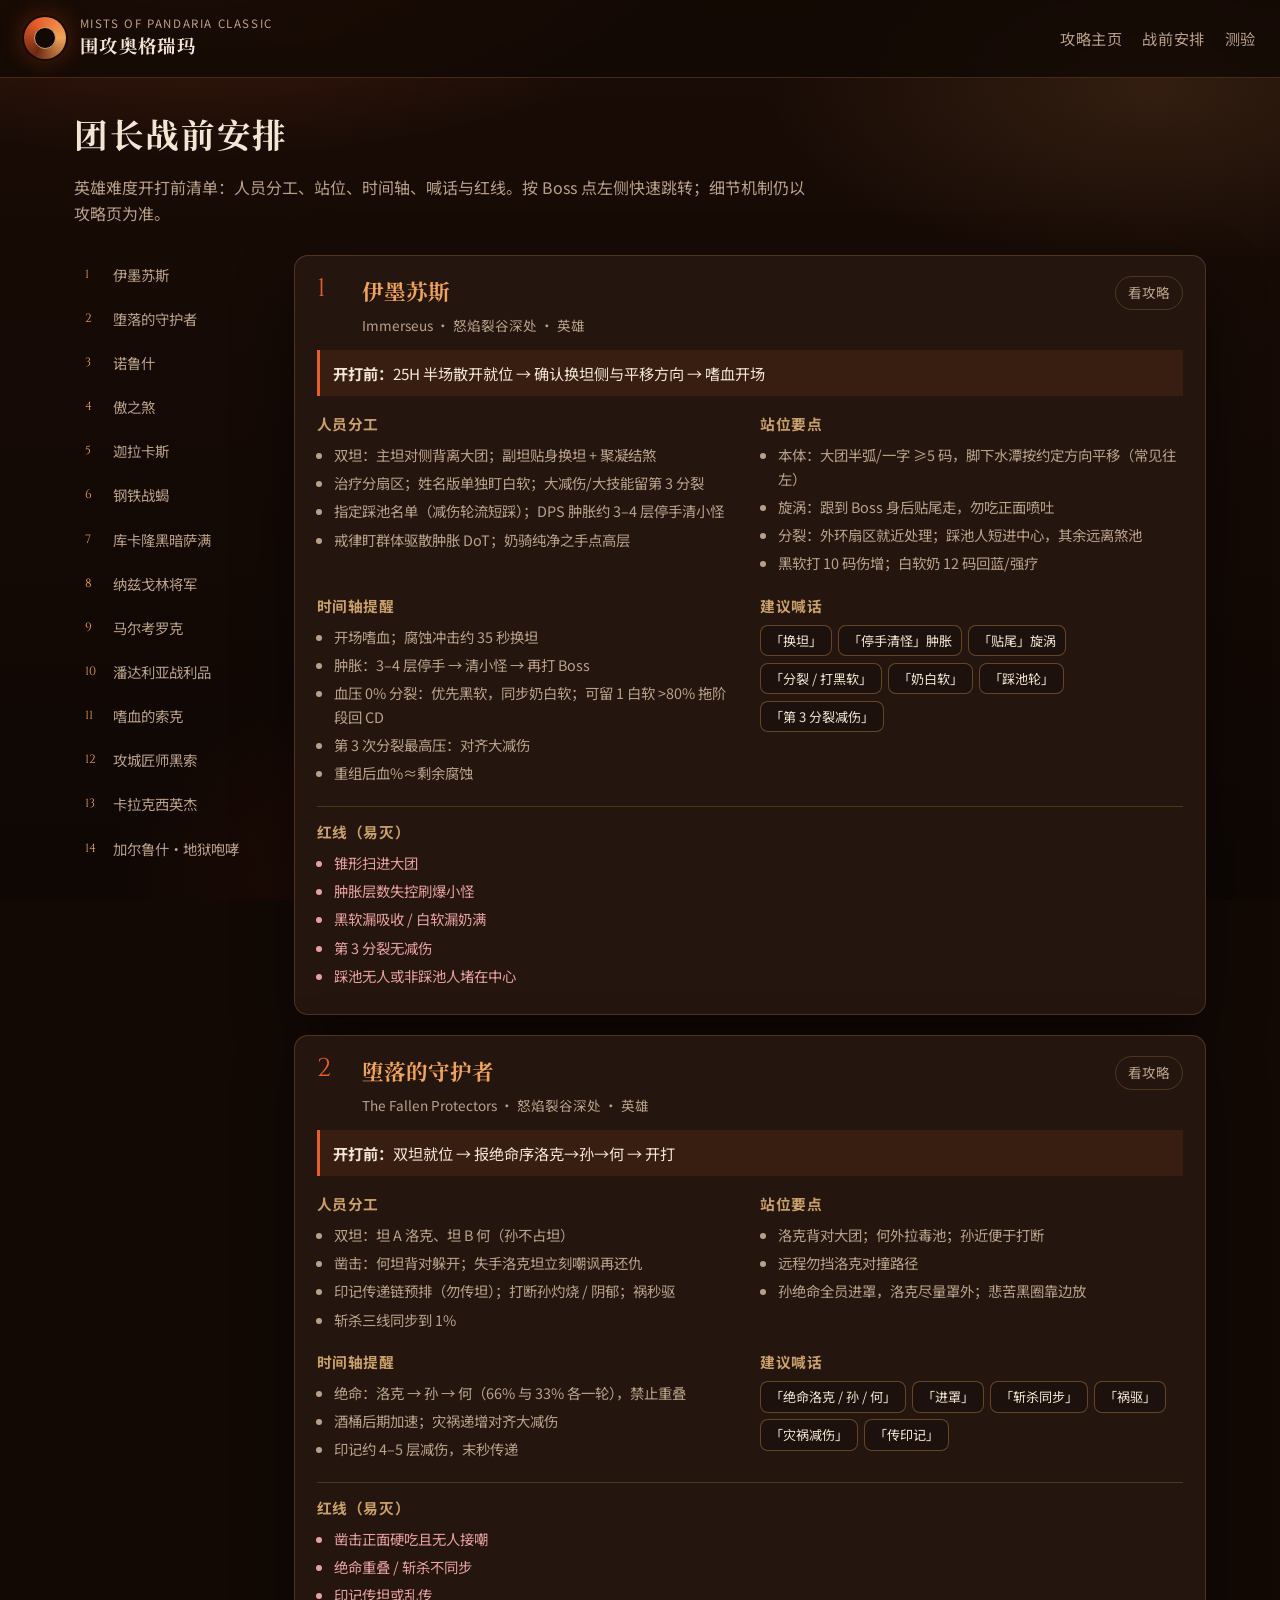
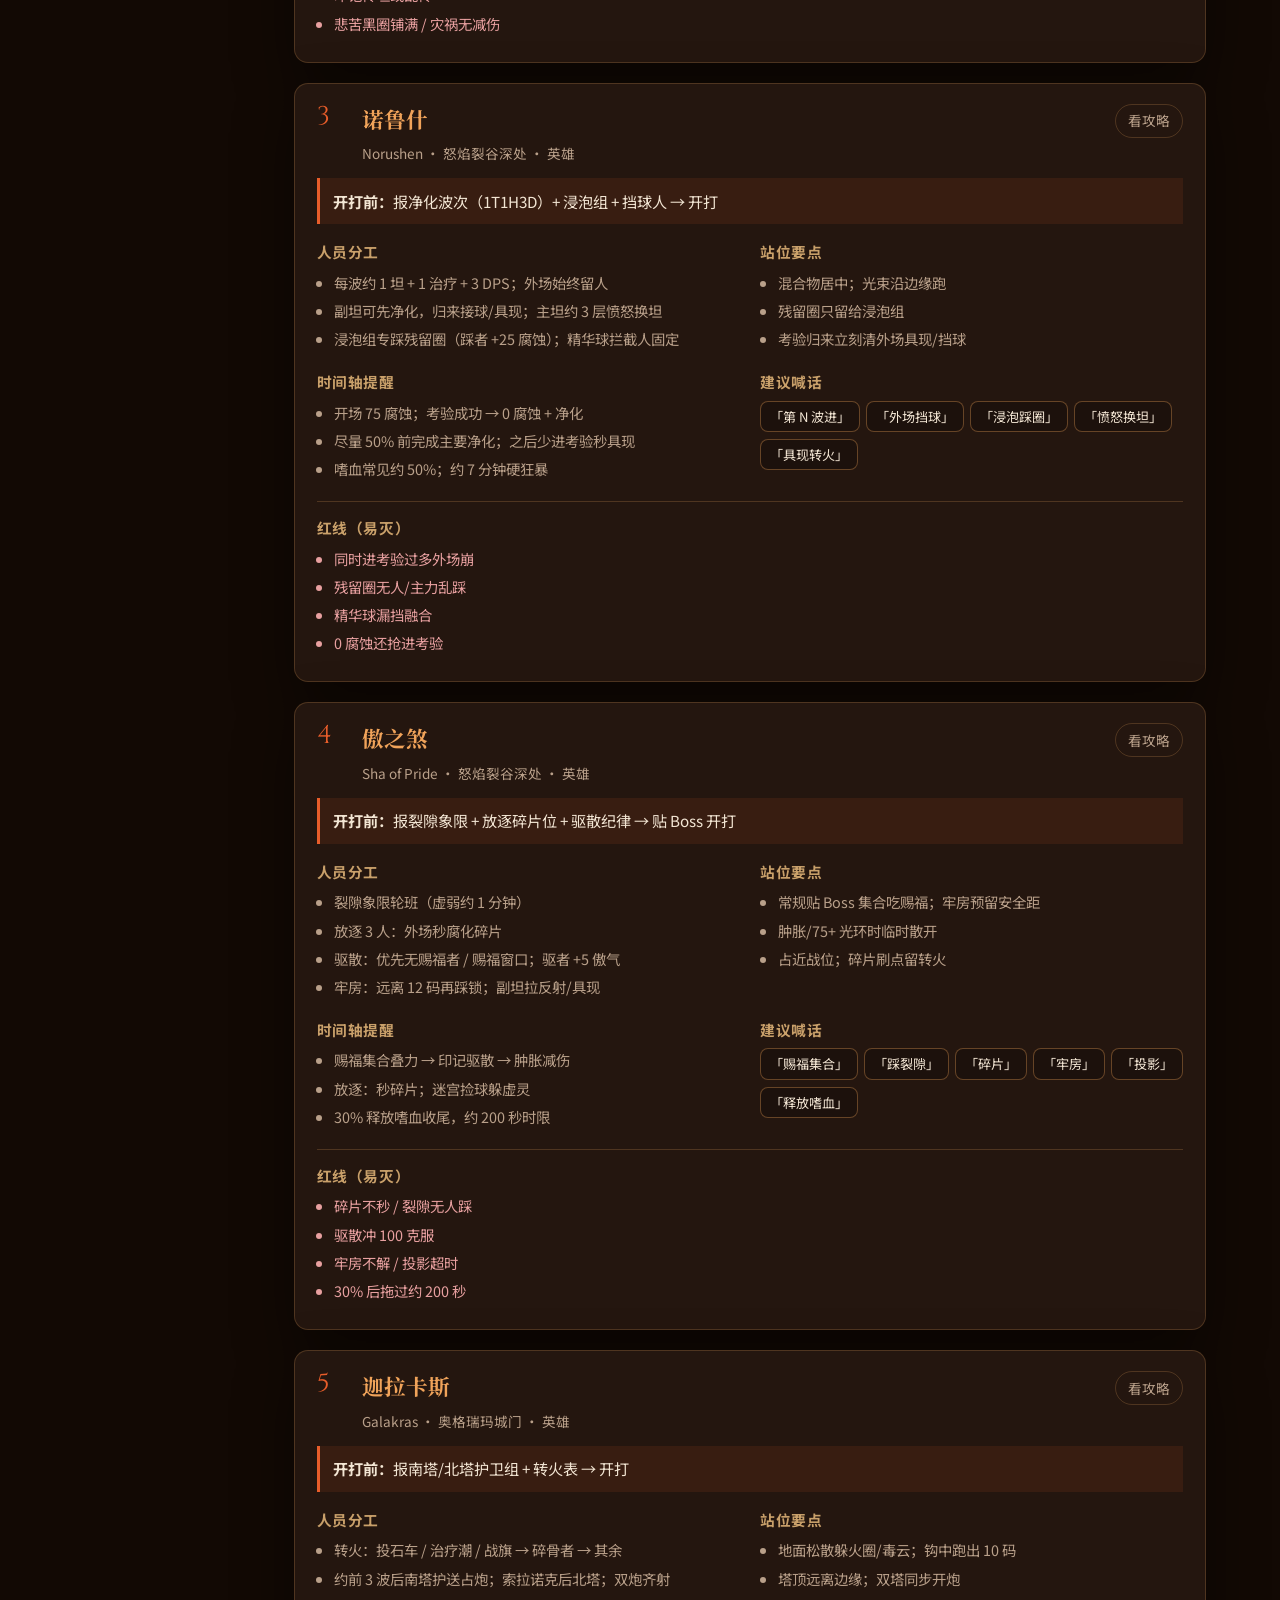
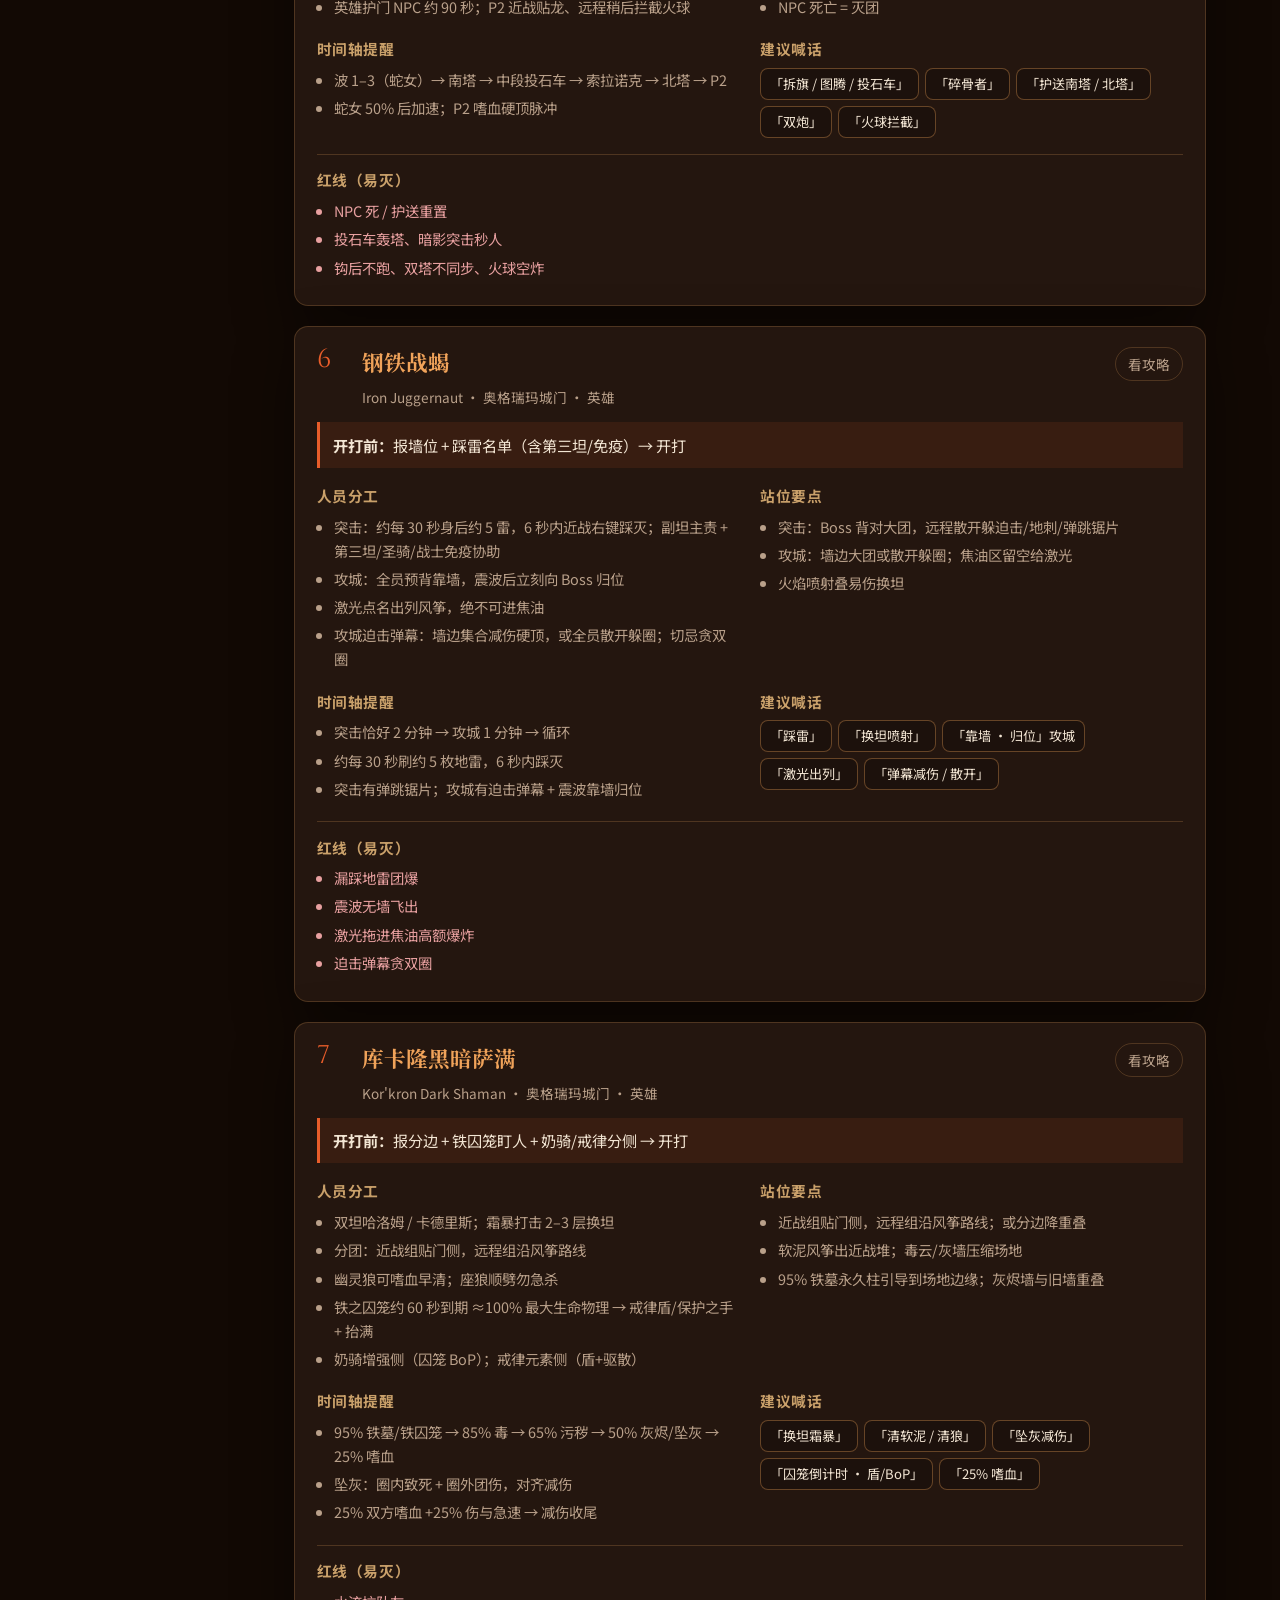
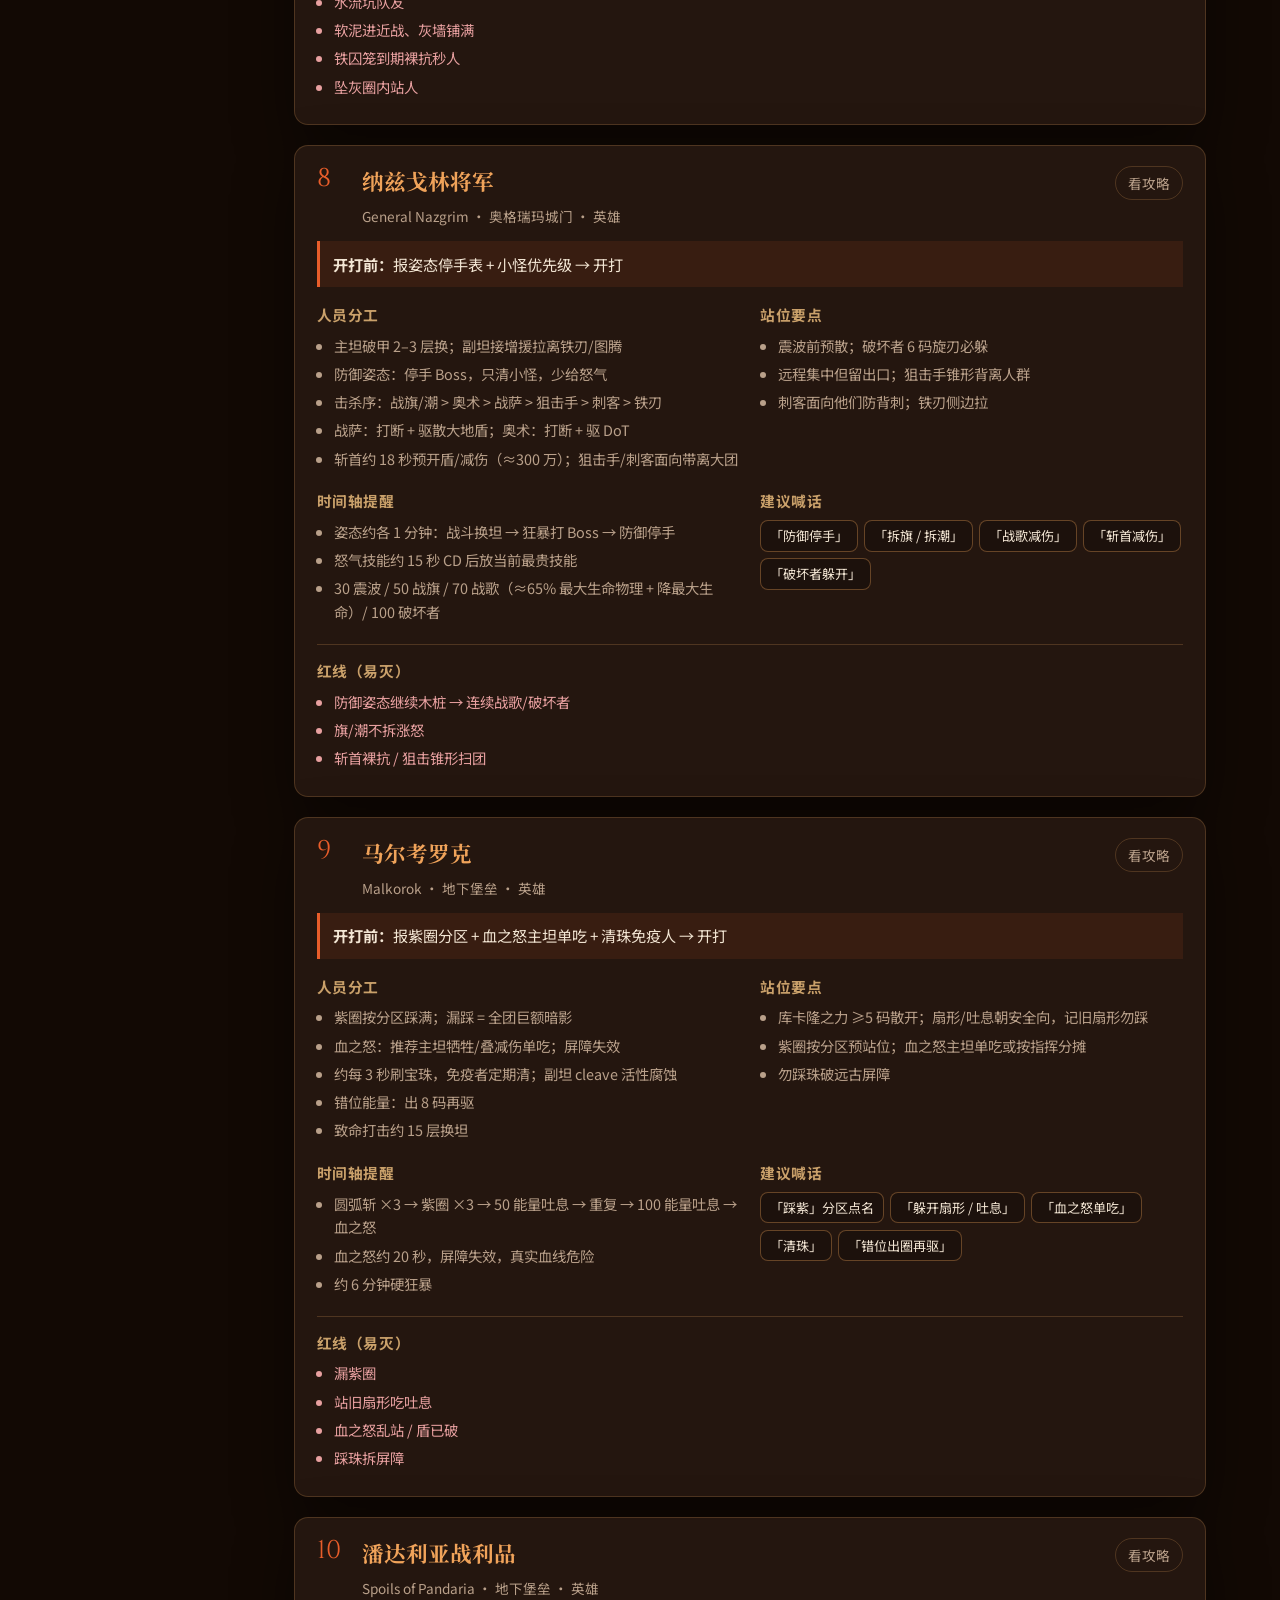
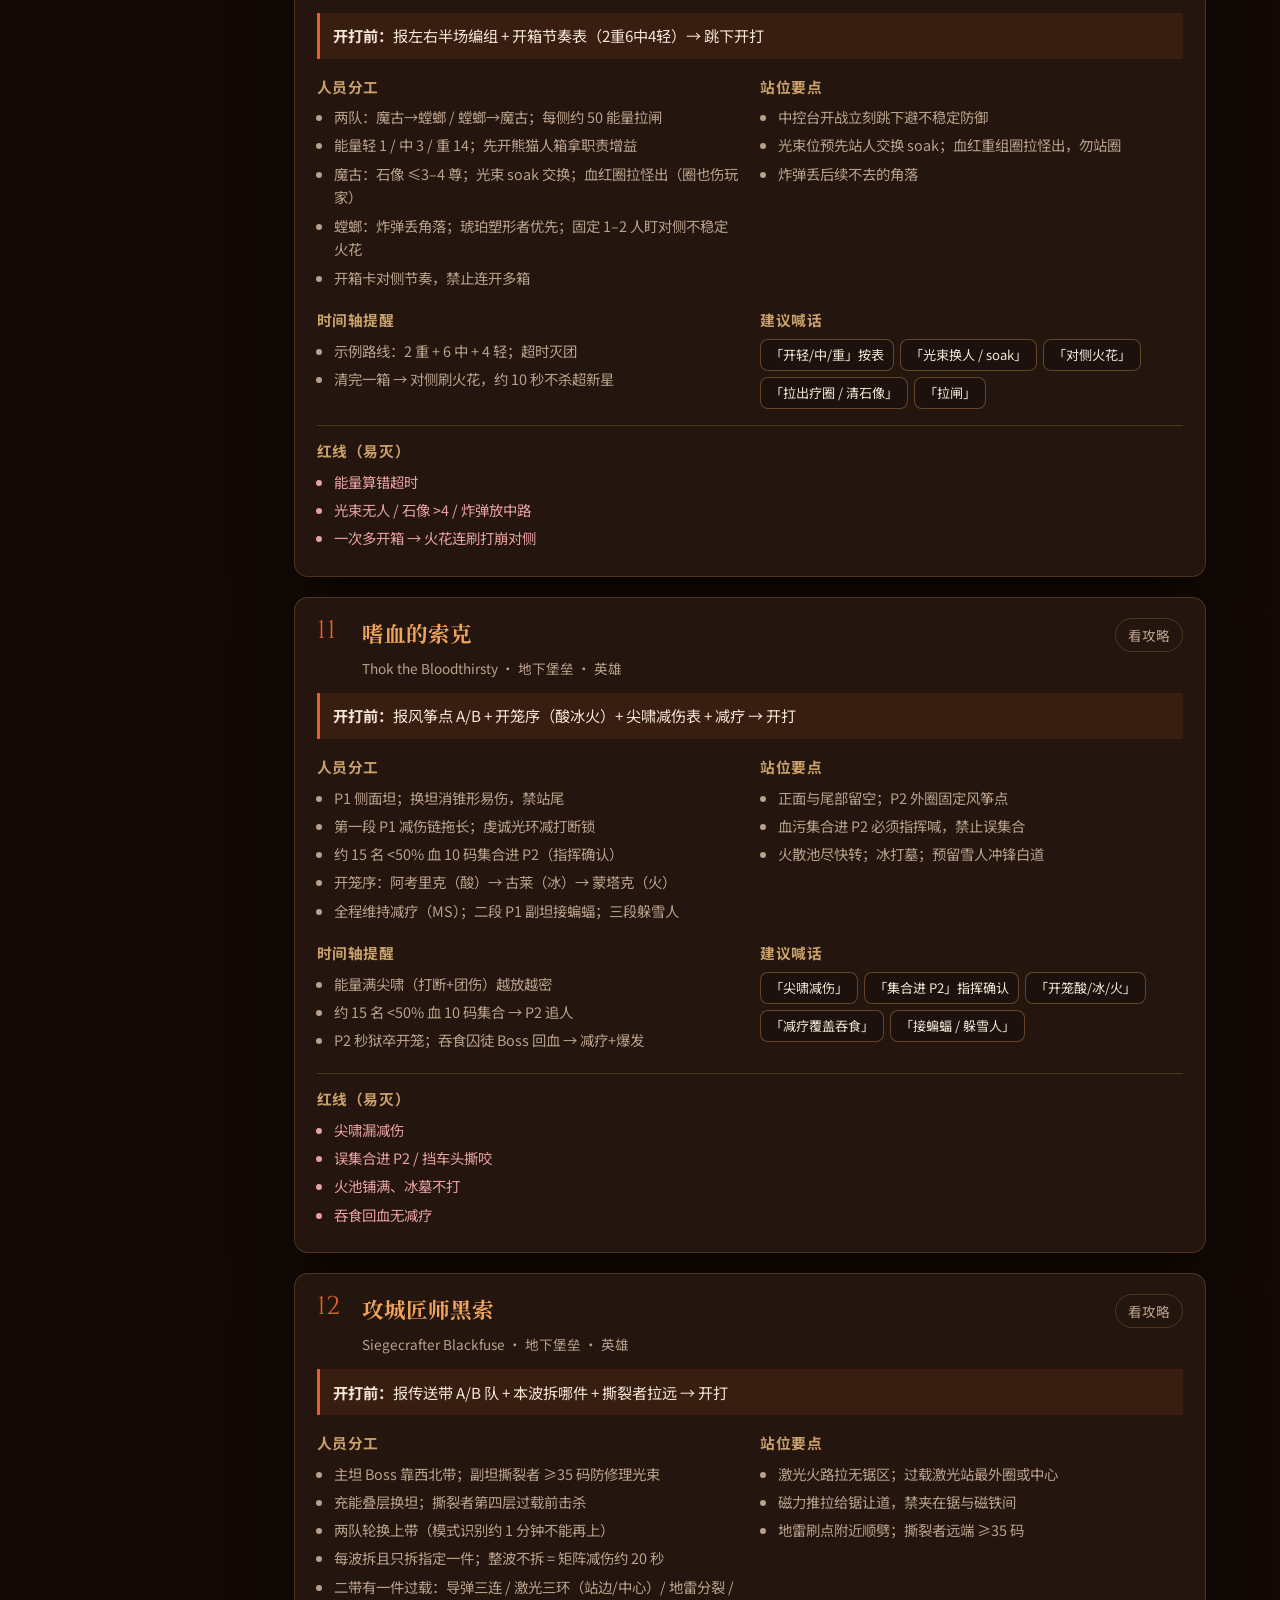
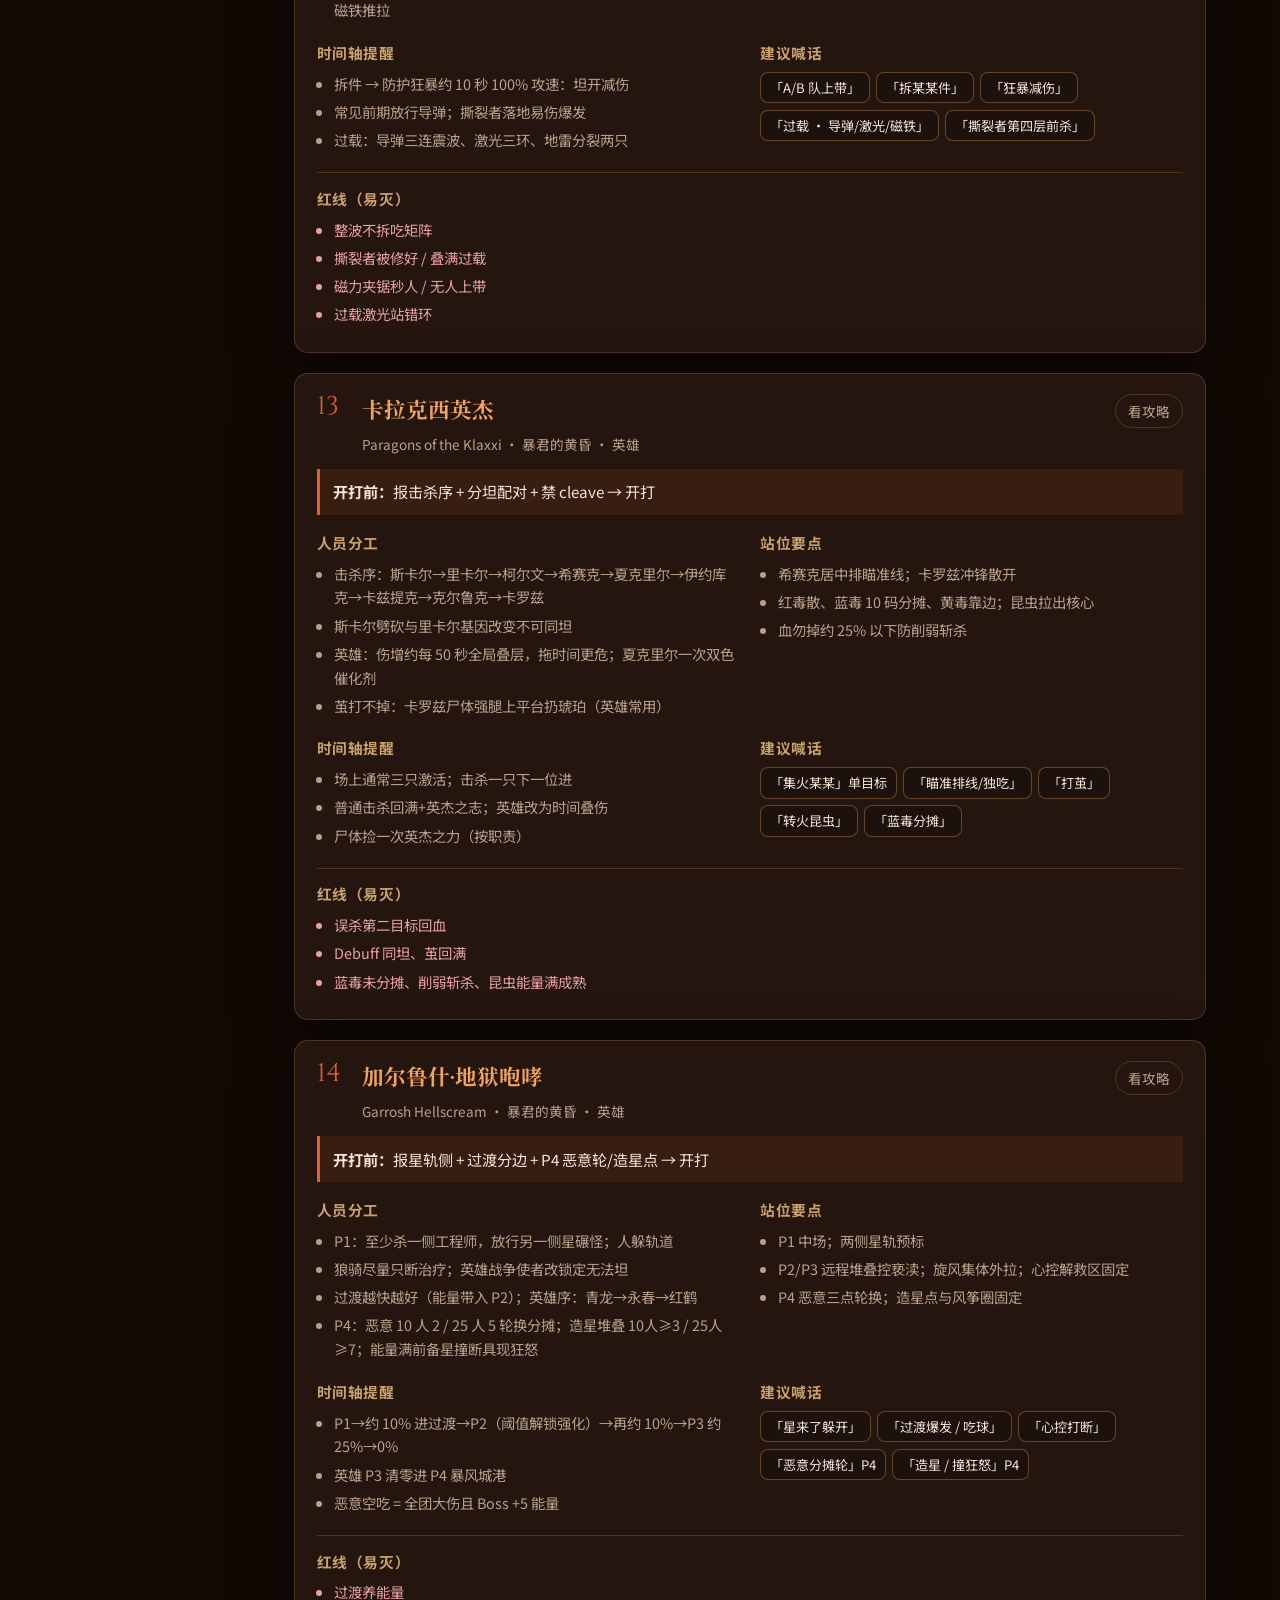
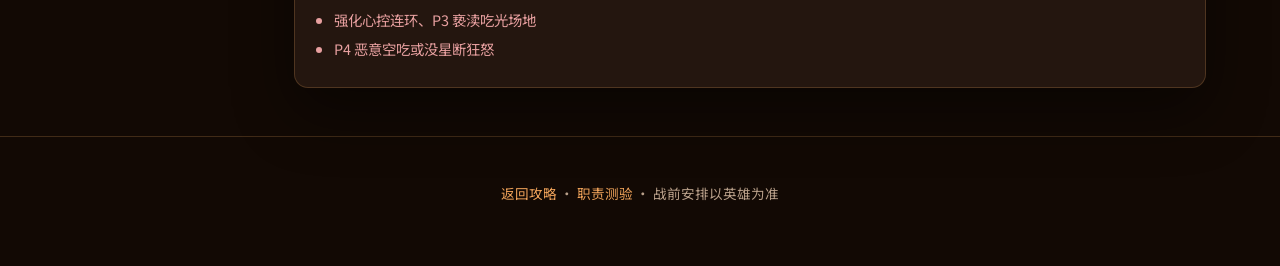
==== brief.html @ f1561995 "Add raid briefing page and deepen 25H practical guides. Co-authored-by: Cursor <cursoragent@cursor.c" ====
<!DOCTYPE html>
<html lang="zh-CN">
<head>
  <meta charset="UTF-8" />
  <meta name="viewport" content="width=device-width, initial-scale=1" />
  <title>SOO 战前安排 | 围攻奥格瑞玛</title>
  <link rel="preconnect" href="https://fonts.googleapis.com" />
  <link rel="preconnect" href="https://fonts.gstatic.com" crossorigin />
  <link href="https://fonts.googleapis.com/css2?family=Cinzel:wght@600;700&family=Noto+Sans+SC:wght@400;500;700&family=Noto+Serif+SC:wght@600;700&display=swap" rel="stylesheet" />
  <link rel="stylesheet" href="styles.css" />
</head>
<body class="brief-page">
  <div class="bg-embers" aria-hidden="true"></div>

  <header class="site-header">
    <div class="brand">
      <span class="brand-mark" aria-hidden="true"></span>
      <div>
        <p class="brand-kicker">Mists of Pandaria Classic</p>
        <h1 class="brand-name">围攻奥格瑞玛</h1>
      </div>
    </div>
    <nav class="top-nav" aria-label="主导航">
      <a href="index.html">攻略主页</a>
      <a href="brief.html" aria-current="page">战前安排</a>
      <a href="quiz.html">测验</a>
    </nav>
  </header>

  <main>
    <section class="section brief-hero">
      <div class="section-head">
        <h2>团长战前安排</h2>
        <p>英雄难度开打前清单：人员分工、站位、时间轴、喊话与红线。按 Boss 点左侧快速跳转；细节机制仍以攻略页为准。</p>
      </div>
      <div class="brief-layout">
        <aside class="brief-nav" id="briefNav" aria-label="Boss 列表"></aside>
        <div class="brief-list" id="briefList"></div>
      </div>
    </section>
  </main>

  <footer class="site-footer">
    <p><a href="index.html">返回攻略</a> · <a href="quiz.html">职责测验</a> · 战前安排以英雄为准</p>
  </footer>

  <script src="data.js"></script>
  <script src="brief-data.js"></script>
  <script src="brief.js"></script>
</body>
</html>
---- styles.css ----
:root {
  --bg: #120904;
  --bg-elev: #1c100a;
  --bg-panel: #24160f;
  --ink: #f3e6d4;
  --muted: #b9a08a;
  --line: rgba(232, 165, 92, 0.22);
  --accent: #e85d2a;
  --accent-2: #f0a35a;
  --bronze: #c9a06a;
  --ok: #5fbf7a;
  --bad: #e25b5b;
  --tank: #4a90d9;
  --heal: #5fbf7a;
  --dps: #d96b4a;
  --shadow: 0 24px 60px rgba(0, 0, 0, 0.45);
  --radius: 14px;
  --font-display: "Cinzel", "Noto Serif SC", serif;
  --font-body: "Noto Sans SC", system-ui, sans-serif;
}

* { box-sizing: border-box; }
html { scroll-behavior: smooth; }
body {
  margin: 0;
  font-family: var(--font-body);
  color: var(--ink);
  background: var(--bg);
  line-height: 1.65;
  min-height: 100vh;
}

.bg-embers {
  position: fixed;
  inset: 0;
  pointer-events: none;
  z-index: -1;
  background:
    radial-gradient(ellipse 80% 50% at 15% -10%, rgba(232, 93, 42, 0.28), transparent 55%),
    radial-gradient(ellipse 60% 40% at 90% 10%, rgba(240, 163, 90, 0.12), transparent 50%),
    radial-gradient(ellipse 70% 50% at 50% 100%, rgba(80, 20, 8, 0.55), transparent 60%),
    linear-gradient(180deg, #1a0c06 0%, #0e0704 100%);
}

a { color: var(--accent-2); text-decoration: none; }
a:hover { color: #ffd09a; }

.site-header {
  position: sticky;
  top: 0;
  z-index: 40;
  display: flex;
  align-items: center;
  justify-content: space-between;
  gap: 1rem;
  padding: 0.85rem 1.5rem;
  backdrop-filter: blur(14px);
  background: rgba(18, 9, 4, 0.82);
  border-bottom: 1px solid var(--line);
}

.brand { display: flex; align-items: center; gap: 0.85rem; }
.brand-mark {
  width: 42px; height: 42px; border-radius: 50%;
  background:
    conic-gradient(from 210deg, #6b2a12, #e85d2a, #f0a35a, #6b2a12);
  box-shadow: 0 0 0 2px #1a0a05, 0 0 24px rgba(232, 93, 42, 0.35);
  position: relative;
}
.brand-mark::after {
  content: "";
  position: absolute; inset: 10px;
  border-radius: 50%;
  background: #120904;
  border: 1px solid var(--bronze);
}
.brand-kicker {
  margin: 0;
  font-size: 0.72rem;
  letter-spacing: 0.14em;
  text-transform: uppercase;
  color: var(--muted);
}
.brand-name {
  margin: 0;
  font-family: var(--font-display);
  font-size: 1.15rem;
  letter-spacing: 0.08em;
  color: var(--ink);
}

.top-nav { display: flex; gap: 1.25rem; }
.top-nav a {
  color: var(--muted);
  font-size: 0.95rem;
  letter-spacing: 0.04em;
}
.top-nav a:hover { color: var(--ink); }

.hero {
  position: relative;
  display: grid;
  grid-template-columns: 1.15fr 0.85fr;
  gap: 1.5rem;
  align-items: center;
  min-height: min(88vh, 760px);
  padding: 3.5rem 1.5rem 2.5rem;
  max-width: 1180px;
  margin: 0 auto;
  overflow: hidden;
}
.hero-veil {
  position: absolute;
  inset: 8% 5% auto auto;
  width: 55%;
  height: 70%;
  background:
    linear-gradient(135deg, rgba(232, 93, 42, 0.08), transparent 60%),
    repeating-linear-gradient(
      -18deg,
      transparent,
      transparent 10px,
      rgba(201, 160, 106, 0.04) 10px,
      rgba(201, 160, 106, 0.04) 11px
    );
  pointer-events: none;
}
.hero-copy { position: relative; z-index: 1; max-width: 34rem; }
.hero-eyebrow {
  margin: 0 0 0.8rem;
  color: var(--accent-2);
  letter-spacing: 0.18em;
  text-transform: uppercase;
  font-size: 0.78rem;
}
.hero-title {
  margin: 0;
  font-family: var(--font-display);
  font-size: clamp(2.6rem, 6vw, 4.4rem);
  line-height: 1.05;
  letter-spacing: 0.06em;
  color: #fff6ea;
  text-shadow: 0 10px 40px rgba(232, 93, 42, 0.25);
  animation: titleIn 0.9s ease both;
}
.hero-lead {
  margin: 1.1rem 0 1.6rem;
  color: var(--muted);
  font-size: 1.05rem;
  max-width: 32rem;
  animation: fadeUp 0.9s 0.15s ease both;
}
.hero-cta {
  display: flex;
  flex-wrap: wrap;
  gap: 0.75rem;
  animation: fadeUp 0.9s 0.28s ease both;
}
.hero-art {
  display: flex;
  justify-content: center;
  animation: floatY 5.5s ease-in-out infinite;
}
.hero-svg { width: min(100%, 420px); filter: drop-shadow(0 20px 40px rgba(0,0,0,.45)); }

@keyframes titleIn {
  from { opacity: 0; transform: translateY(18px) scale(0.98); }
  to { opacity: 1; transform: none; }
}
@keyframes fadeUp {
  from { opacity: 0; transform: translateY(14px); }
  to { opacity: 1; transform: none; }
}
@keyframes floatY {
  0%, 100% { transform: translateY(0); }
  50% { transform: translateY(-10px); }
}

.btn {
  display: inline-flex;
  align-items: center;
  justify-content: center;
  gap: 0.4rem;
  border: 1px solid transparent;
  border-radius: 999px;
  padding: 0.72rem 1.35rem;
  font: inherit;
  font-weight: 700;
  cursor: pointer;
  transition: transform .15s ease, background .15s ease, border-color .15s ease;
}
.btn:hover { transform: translateY(-1px); }
.btn:disabled { opacity: .45; cursor: not-allowed; transform: none; }
.btn-primary {
  background: linear-gradient(135deg, #e85d2a, #b73a12);
  color: #fff8f0;
  box-shadow: 0 8px 24px rgba(232, 93, 42, 0.28);
}
.btn-ghost {
  background: transparent;
  border-color: var(--line);
  color: var(--ink);
}
.btn-ghost:hover { border-color: var(--accent-2); }

.section {
  max-width: 1180px;
  margin: 0 auto;
  padding: 3rem 1.5rem;
}
.section-head { margin-bottom: 1.75rem; max-width: 46rem; }
.section-head h2 {
  margin: 0 0 0.55rem;
  font-family: var(--font-display);
  font-size: clamp(1.6rem, 3vw, 2.1rem);
  letter-spacing: 0.05em;
}
.section-head p { margin: 0; color: var(--muted); }

.overview-grid {
  display: grid;
  grid-template-columns: repeat(3, 1fr);
  gap: 1rem;
}
.info-block {
  background: linear-gradient(180deg, rgba(36, 22, 15, 0.95), rgba(24, 14, 9, 0.95));
  border: 1px solid var(--line);
  border-radius: var(--radius);
  padding: 1.2rem 1.25rem;
  box-shadow: var(--shadow);
}
.info-block.accent {
  border-color: rgba(232, 93, 42, 0.45);
  background:
    linear-gradient(160deg, rgba(232, 93, 42, 0.16), transparent 55%),
    var(--bg-panel);
}
.info-block .source-note {
  margin: 0.75rem 0 0;
  font-size: 0.82rem;
  color: var(--bronze);
}
.info-block h3 {
  margin: 0 0 0.8rem;
  font-size: 1.05rem;
  color: var(--accent-2);
  font-family: var(--font-display);
  letter-spacing: 0.04em;
}
.info-block ul, .info-block ol { margin: 0; padding-left: 1.1rem; color: var(--muted); }
.info-block li { margin: 0.35rem 0; }
.info-block li span {
  display: inline-block;
  min-width: 4.5rem;
  color: var(--ink);
  font-weight: 700;
}
.zone-list strong { color: var(--ink); }

.guides-layout {
  display: grid;
  grid-template-columns: 240px 1fr;
  gap: 1rem;
  align-items: start;
}
.boss-nav {
  position: sticky;
  top: 78px;
  max-height: calc(100vh - 100px);
  overflow: auto;
  padding: 0.5rem;
  background: var(--bg-elev);
  border: 1px solid var(--line);
  border-radius: var(--radius);
}
.boss-nav button {
  width: 100%;
  text-align: left;
  border: 0;
  background: transparent;
  color: var(--muted);
  padding: 0.65rem 0.75rem;
  border-radius: 10px;
  cursor: pointer;
  font: inherit;
  display: grid;
  gap: 0.1rem;
}
.boss-nav button:hover,
.boss-nav button.active {
  background: rgba(232, 93, 42, 0.14);
  color: var(--ink);
}
.boss-nav .bn-idx {
  font-size: 0.72rem;
  letter-spacing: 0.08em;
  color: var(--accent-2);
}
.boss-nav .bn-name { font-weight: 700; font-size: 0.92rem; }

.boss-panel {
  background: var(--bg-panel);
  border: 1px solid var(--line);
  border-radius: var(--radius);
  padding: 1.4rem 1.5rem 1.7rem;
  box-shadow: var(--shadow);
  min-height: 520px;
  animation: panelIn 0.35s ease;
}
@keyframes panelIn {
  from { opacity: 0; transform: translateY(8px); }
  to { opacity: 1; transform: none; }
}

.boss-header {
  display: flex;
  flex-wrap: wrap;
  gap: 1rem;
  justify-content: space-between;
  align-items: flex-start;
  margin-bottom: 1.2rem;
  padding-bottom: 1rem;
  border-bottom: 1px solid var(--line);
}
.boss-header h3 {
  margin: 0;
  font-family: var(--font-display);
  font-size: 1.55rem;
  letter-spacing: 0.04em;
}
.boss-en { margin: 0.25rem 0 0; color: var(--muted); font-size: 0.9rem; }
.boss-tags { display: flex; flex-wrap: wrap; gap: 0.4rem; }
.tag {
  font-size: 0.75rem;
  padding: 0.25rem 0.6rem;
  border-radius: 999px;
  border: 1px solid var(--line);
  color: var(--muted);
  background: rgba(0,0,0,.2);
}
.tag.hot { border-color: rgba(232,93,42,.5); color: var(--accent-2); }

.boss-visual {
  display: grid;
  grid-template-columns: 1.1fr 0.9fr;
  gap: 1rem;
  margin-bottom: 1.25rem;
}
.diagram {
  background: #160d08;
  border: 1px solid var(--line);
  border-radius: 12px;
  padding: 0.75rem;
  overflow: hidden;
}
.diagram svg { width: 100%; height: auto; display: block; }
.diagram-caption {
  margin: 0.55rem 0 0;
  font-size: 0.82rem;
  color: var(--muted);
  text-align: center;
}
.quick-roles {
  display: grid;
  gap: 0.65rem;
}
.role-tip {
  border-radius: 12px;
  padding: 0.75rem 0.85rem;
  border: 1px solid var(--line);
  background: rgba(0,0,0,.18);
}
.role-tip strong {
  display: block;
  margin-bottom: 0.25rem;
  font-size: 0.85rem;
  letter-spacing: 0.04em;
}
.role-tip.tank strong { color: var(--tank); }
.role-tip.healer strong { color: var(--heal); }
.role-tip.dps strong { color: var(--dps); }
.role-tip p { margin: 0; color: var(--muted); font-size: 0.9rem; }

.block { margin-top: 1.15rem; }
.block h4 {
  margin: 0 0 0.55rem;
  font-size: 1.02rem;
  color: var(--accent-2);
  font-family: var(--font-display);
  letter-spacing: 0.03em;
}
.skill-grid {
  display: grid;
  grid-template-columns: repeat(2, 1fr);
  gap: 0.65rem;
}
.skill-card {
  border: 1px solid var(--line);
  border-radius: 12px;
  padding: 0.8rem 0.9rem;
  background: rgba(0,0,0,.16);
}
.skill-card.has-video {
  grid-column: span 1;
}
.skill-card h5 {
  margin: 0 0 0.35rem;
  font-size: 0.95rem;
  color: var(--ink);
}
.skill-card > p { margin: 0; color: var(--muted); font-size: 0.88rem; }
.skill-card .who {
  display: inline-block;
  margin-top: 0.45rem;
  font-size: 0.75rem;
  color: var(--bronze);
}
.skill-videos {
  display: grid;
  gap: 0.55rem;
  margin-top: 0.65rem;
}
.skill-video {
  margin: 0;
  border-radius: 10px;
  overflow: hidden;
  border: 1px solid rgba(232, 165, 92, 0.18);
  background: #0a0503;
}
.skill-video video {
  display: block;
  width: 100%;
  aspect-ratio: 16 / 9;
  object-fit: cover;
  background: #000;
}
.skill-video .video-fallback,
.skill-video.video-broken .video-fallback {
  margin: 0;
  padding: 1rem 0.85rem;
  color: var(--muted);
  font-size: 0.86rem;
  line-height: 1.45;
  background: rgba(0,0,0,.25);
}
.skill-video figcaption {
  padding: 0.4rem 0.55rem 0.5rem;
  font-size: 0.75rem;
  color: var(--muted);
  line-height: 1.4;
}
.video-credit {
  margin: 0.35rem 0 0 !important;
  font-size: 0.7rem !important;
  color: rgba(185, 160, 138, 0.7) !important;
}

.checklist {
  margin: 0;
  padding-left: 1.15rem;
  color: var(--muted);
}
.checklist li { margin: 0.35rem 0; }
.checklist li strong { color: var(--ink); }

.note-box, .quest-box {
  margin-top: 0.85rem;
  padding: 0.9rem 1rem;
  border-radius: 12px;
  border: 1px solid var(--line);
}
.note-box {
  background: rgba(232, 93, 42, 0.08);
  border-color: rgba(232, 93, 42, 0.35);
}
.quest-box {
  background: rgba(201, 160, 106, 0.08);
  border-color: rgba(201, 160, 106, 0.35);
}
.note-box h5, .quest-box h5 {
  margin: 0 0 0.35rem;
  color: var(--accent-2);
}
.quest-box h5 { color: var(--bronze); }
.note-box p, .quest-box p { margin: 0; color: var(--muted); font-size: 0.92rem; }

.boss-refs {
  margin: 0.35rem 0 0;
  font-size: 0.82rem;
  color: var(--muted);
}
.boss-refs a { color: var(--accent-2); }

.media-gallery {
  display: grid;
  grid-template-columns: repeat(3, 1fr);
  gap: 0.75rem;
  margin-bottom: 1.2rem;
}
.media-card {
  margin: 0;
  border: 1px solid var(--line);
  border-radius: 12px;
  overflow: hidden;
  background: #160d08;
}
.media-card img {
  display: block;
  width: 100%;
  height: auto;
  aspect-ratio: 16 / 9;
  object-fit: cover;
  background: #0a0503;
}
.media-card figcaption {
  padding: 0.55rem 0.7rem 0.7rem;
  font-size: 0.8rem;
  color: var(--muted);
  line-height: 1.45;
}

@media (max-width: 960px) {
  .media-gallery { grid-template-columns: 1fr; }
}

.quiz-cta-section { padding-top: 0.5rem; }
.quiz-cta-panel {
  display: flex;
  align-items: center;
  justify-content: space-between;
  gap: 1.25rem;
  flex-wrap: wrap;
  background: var(--bg-panel);
  border: 1px solid var(--line);
  border-radius: var(--radius);
  padding: 1.4rem 1.5rem;
  box-shadow: var(--shadow);
}
.quiz-cta-panel h2 {
  margin: 0 0 0.4rem;
  font-family: var(--font-display);
  font-size: 1.45rem;
  color: var(--accent-2);
}
.quiz-cta-panel p {
  margin: 0;
  color: var(--muted);
  max-width: 42rem;
  line-height: 1.55;
}
.quiz-page .quiz-section { padding-top: 2rem; }
.quiz-hint {
  margin: 1rem 0 0;
  color: var(--muted);
  font-size: 0.86rem;
  line-height: 1.45;
}
.quiz-options { align-items: flex-end; }
.site-footer a { color: var(--accent-2); }

.quiz-setup {
  background: var(--bg-panel);
  border: 1px solid var(--line);
  border-radius: var(--radius);
  padding: 1.4rem;
  box-shadow: var(--shadow);
}
.role-picker {
  display: grid;
  grid-template-columns: repeat(3, 1fr);
  gap: 0.85rem;
}
.role-card {
  text-align: left;
  border: 1px solid var(--line);
  background: rgba(0,0,0,.2);
  color: var(--ink);
  border-radius: 14px;
  padding: 1rem;
  cursor: pointer;
  display: grid;
  gap: 0.25rem;
  font: inherit;
  transition: border-color .15s ease, background .15s ease, transform .15s ease;
}
.role-card:hover { transform: translateY(-2px); border-color: rgba(240,163,90,.45); }
.role-card[aria-pressed="true"] {
  border-color: var(--accent);
  background: rgba(232, 93, 42, 0.14);
  box-shadow: inset 0 0 0 1px rgba(232,93,42,.25);
}
.role-card strong { font-size: 1.1rem; }
.role-card span:last-child { color: var(--muted); font-size: 0.86rem; }
.role-icon {
  width: 36px; height: 36px;
  border-radius: 10px;
  display: grid; place-items: center;
  font-size: 0.75rem;
  font-weight: 700;
  margin-bottom: 0.35rem;
}
.role-icon.tank { background: rgba(74,144,217,.2); color: var(--tank); }
.role-icon.healer { background: rgba(95,191,122,.2); color: var(--heal); }
.role-icon.dps { background: rgba(217,107,74,.2); color: var(--dps); }

.quiz-options {
  margin-top: 1.1rem;
  display: flex;
  flex-wrap: wrap;
  gap: 1rem;
  align-items: end;
  justify-content: space-between;
}
.quiz-options label {
  display: grid;
  gap: 0.35rem;
  color: var(--muted);
  font-size: 0.9rem;
}
.quiz-options select {
  background: #160d08;
  color: var(--ink);
  border: 1px solid var(--line);
  border-radius: 10px;
  padding: 0.55rem 0.75rem;
  font: inherit;
}

.quiz-board, .quiz-result {
  margin-top: 1rem;
  background: var(--bg-panel);
  border: 1px solid var(--line);
  border-radius: var(--radius);
  padding: 1.4rem;
  box-shadow: var(--shadow);
}
.hidden { display: none !important; }

.quiz-progress { margin-bottom: 1rem; }
.quiz-meta {
  display: flex;
  justify-content: space-between;
  color: var(--muted);
  font-size: 0.9rem;
  margin-bottom: 0.45rem;
}
.progress-bar {
  height: 8px;
  border-radius: 999px;
  background: rgba(255,255,255,.06);
  overflow: hidden;
}
#progressFill {
  height: 100%;
  width: 0%;
  background: linear-gradient(90deg, #b73a12, #f0a35a);
  transition: width .25s ease;
}

.q-card {
  border: 1px solid var(--line);
  border-radius: 12px;
  padding: 1rem 1.1rem;
  background: rgba(0,0,0,.16);
}
.q-card .q-boss {
  margin: 0 0 0.35rem;
  color: var(--accent-2);
  font-size: 0.8rem;
  letter-spacing: 0.06em;
}
.q-card h4 {
  margin: 0 0 0.9rem;
  font-size: 1.05rem;
  line-height: 1.45;
}
.options { display: grid; gap: 0.55rem; }
.opt {
  display: flex;
  gap: 0.65rem;
  align-items: flex-start;
  padding: 0.7rem 0.8rem;
  border-radius: 10px;
  border: 1px solid var(--line);
  cursor: pointer;
  color: var(--muted);
  transition: background .15s ease, border-color .15s ease;
}
.opt:hover { border-color: rgba(240,163,90,.4); color: var(--ink); }
.opt:has(input:checked) {
  border-color: var(--accent);
  background: rgba(232,93,42,.12);
  color: var(--ink);
}
.opt input { margin-top: 0.2rem; accent-color: var(--accent); }

.quiz-actions {
  display: flex;
  flex-wrap: wrap;
  gap: 0.65rem;
  margin-top: 1rem;
  justify-content: flex-end;
}

.score-hero {
  text-align: center;
  padding: 0.5rem 0 1.2rem;
  border-bottom: 1px solid var(--line);
  margin-bottom: 1.1rem;
}
.score-hero .score-num {
  font-family: var(--font-display);
  font-size: 3rem;
  color: var(--accent-2);
  line-height: 1;
}
.score-hero p { margin: 0.5rem 0 0; color: var(--muted); }

.result-item {
  border: 1px solid var(--line);
  border-radius: 12px;
  padding: 0.9rem 1rem;
  margin-bottom: 0.7rem;
  background: rgba(0,0,0,.14);
}
.result-item.correct { border-color: rgba(95,191,122,.45); }
.result-item.wrong { border-color: rgba(226,91,91,.45); }
.result-item h5 { margin: 0 0 0.4rem; font-size: 0.98rem; }
.result-item .meta { color: var(--muted); font-size: 0.86rem; margin-bottom: 0.35rem; }
.result-item .ans { font-size: 0.9rem; }
.result-item .ans .ok { color: var(--ok); }
.result-item .ans .bad { color: var(--bad); }

.site-footer {
  text-align: center;
  padding: 2rem 1rem 3rem;
  color: var(--muted);
  font-size: 0.85rem;
  border-top: 1px solid var(--line);
}

/* —— 战前安排 —— */
.brief-page .brief-hero { padding-top: 2rem; }
.brief-layout {
  display: grid;
  grid-template-columns: 200px 1fr;
  gap: 1.25rem;
  align-items: start;
}
.brief-nav {
  position: sticky;
  top: 5rem;
  display: flex;
  flex-direction: column;
  gap: 0.25rem;
  max-height: calc(100vh - 6rem);
  overflow: auto;
  padding-right: 0.25rem;
}
.brief-nav-link {
  display: flex;
  align-items: center;
  gap: 0.5rem;
  padding: 0.45rem 0.65rem;
  border-radius: 10px;
  color: var(--muted);
  font-size: 0.9rem;
  border: 1px solid transparent;
}
.brief-nav-link:hover {
  color: var(--ink);
  background: rgba(0,0,0,.22);
  border-color: var(--line);
}
.brief-nav-idx {
  font-family: var(--font-display);
  font-size: 0.75rem;
  color: var(--accent-2);
  min-width: 1.2rem;
}
.brief-list { display: grid; gap: 1.25rem; }
.brief-card {
  background: var(--bg-panel);
  border: 1px solid var(--line);
  border-radius: var(--radius);
  padding: 1.25rem 1.35rem 1.35rem;
  box-shadow: var(--shadow);
  scroll-margin-top: 5.5rem;
}
.brief-card-head {
  display: flex;
  align-items: flex-start;
  gap: 0.85rem;
  margin-bottom: 0.85rem;
}
.brief-idx {
  font-family: var(--font-display);
  font-size: 1.6rem;
  color: var(--accent);
  line-height: 1;
  min-width: 2rem;
}
.brief-card-head h3 {
  margin: 0;
  font-family: var(--font-display);
  font-size: 1.35rem;
  color: var(--accent-2);
}
.brief-meta {
  margin: 0.2rem 0 0;
  color: var(--muted);
  font-size: 0.85rem;
}
.brief-guide-link {
  margin-left: auto;
  font-size: 0.85rem;
  white-space: nowrap;
  color: var(--muted);
  border: 1px solid var(--line);
  border-radius: 999px;
  padding: 0.3rem 0.75rem;
}
.brief-guide-link:hover { color: var(--ink); border-color: var(--accent-2); }
.brief-pull {
  margin: 0 0 1rem;
  padding: 0.65rem 0.85rem;
  background: rgba(232, 93, 42, 0.1);
  border-left: 3px solid var(--accent);
  color: var(--ink);
  font-size: 0.95rem;
}
.brief-grid {
  display: grid;
  grid-template-columns: 1fr 1fr;
  gap: 0.9rem 1.25rem;
}
.brief-grid h4,
.brief-red h4 {
  margin: 0 0 0.4rem;
  font-size: 0.92rem;
  letter-spacing: 0.04em;
  color: var(--bronze);
}
.brief-grid ul,
.brief-red ul {
  margin: 0;
  padding-left: 1.1rem;
  color: var(--muted);
  font-size: 0.9rem;
}
.brief-grid li,
.brief-red li { margin: 0.28rem 0; }
.callout-chips {
  list-style: none;
  padding-left: 0 !important;
  display: flex;
  flex-wrap: wrap;
  gap: 0.4rem;
}
.callout-chips li {
  margin: 0 !important;
  padding: 0.25rem 0.55rem;
  border: 1px solid rgba(240, 163, 90, 0.35);
  border-radius: 8px;
  background: rgba(0,0,0,.2);
  color: var(--ink);
  font-size: 0.82rem;
}
.brief-red {
  margin-top: 1rem;
  padding-top: 0.85rem;
  border-top: 1px solid var(--line);
}
.brief-red ul { color: #e8a0a0; }

@media (max-width: 960px) {
  .brief-layout { grid-template-columns: 1fr; }
  .brief-nav {
    position: static;
    max-height: none;
    display: grid;
    grid-template-columns: repeat(2, 1fr);
  }
  .brief-grid { grid-template-columns: 1fr; }
}

@media (max-width: 960px) {
  .hero { grid-template-columns: 1fr; min-height: auto; padding-top: 2rem; }
  .hero-art { order: -1; }
  .overview-grid, .role-picker, .boss-visual, .skill-grid { grid-template-columns: 1fr; }
  .guides-layout { grid-template-columns: 1fr; }
  .boss-nav {
    position: static;
    max-height: none;
    display: grid;
    grid-template-columns: repeat(2, 1fr);
  }
}
@media (max-width: 640px) {
  .site-header { flex-direction: column; align-items: flex-start; }
  .boss-nav { grid-template-columns: 1fr; }
  .quiz-actions { justify-content: stretch; }
  .quiz-actions .btn { flex: 1; }
}
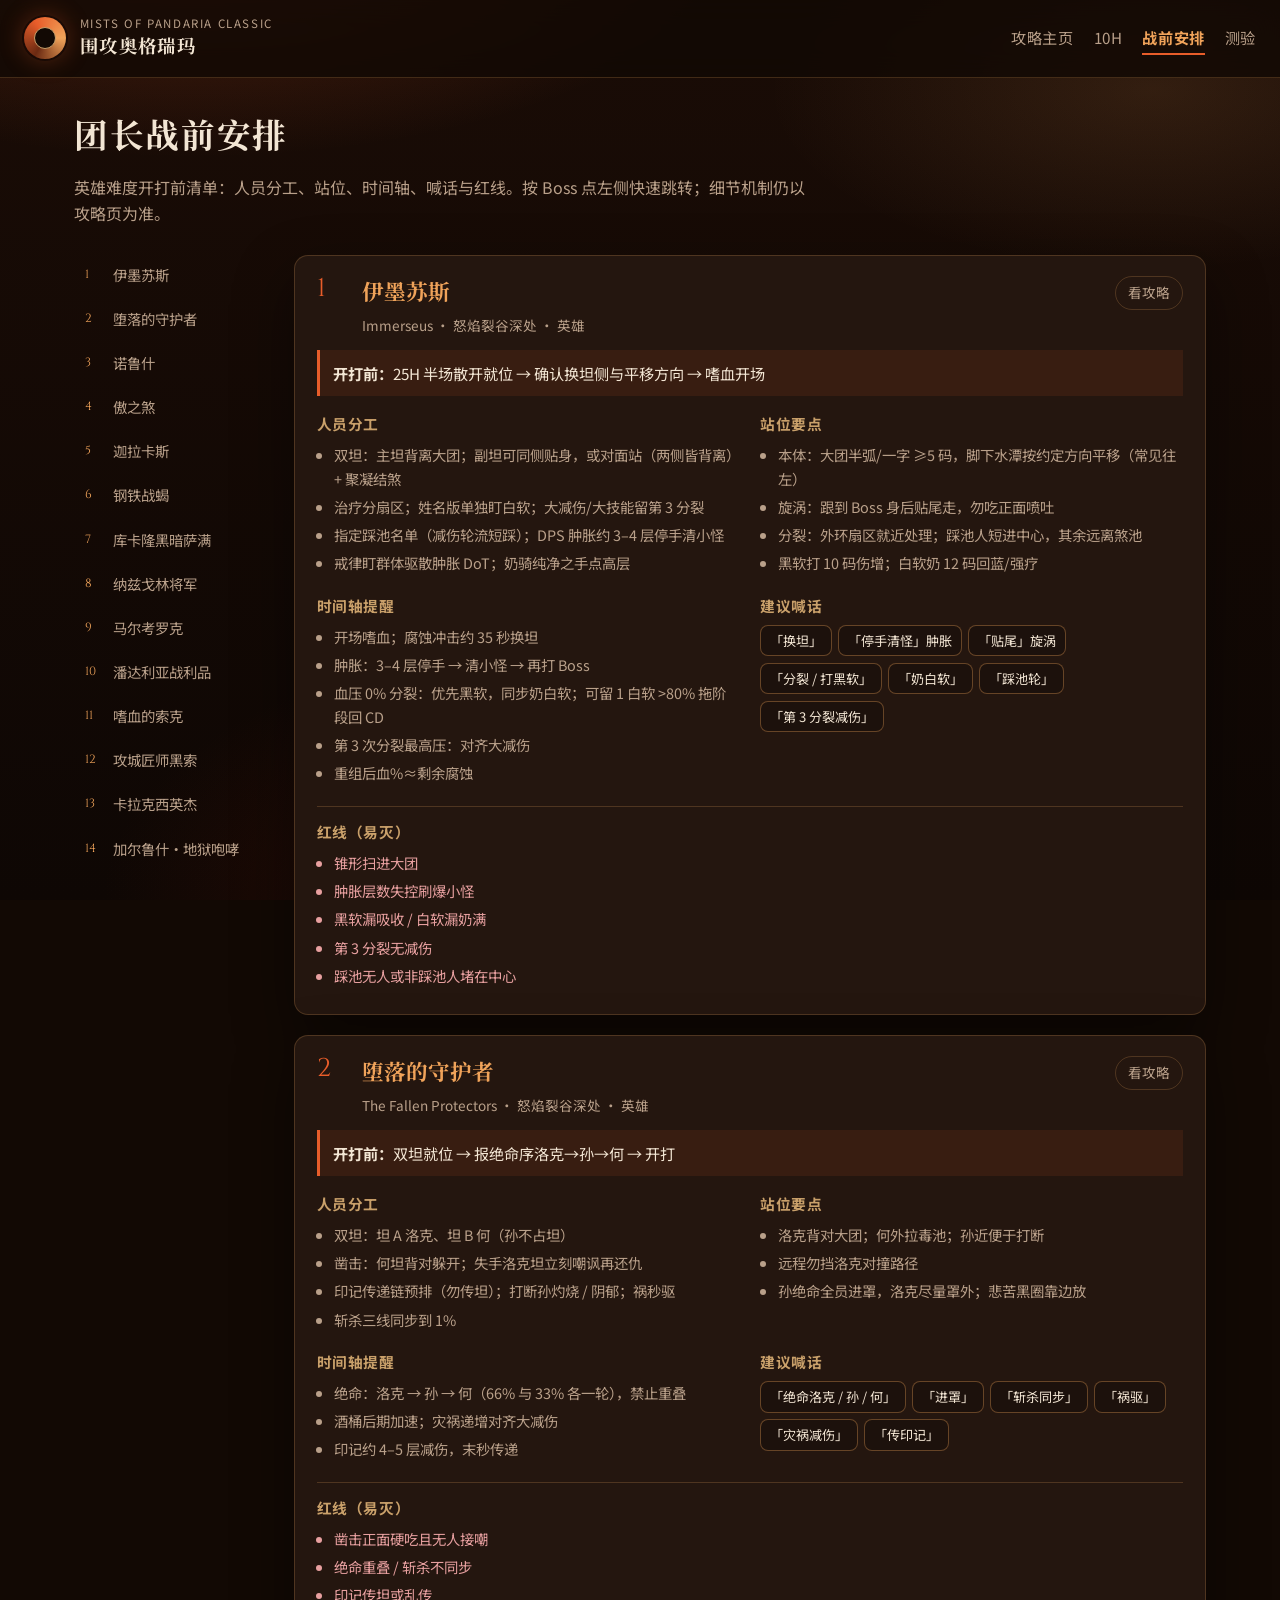
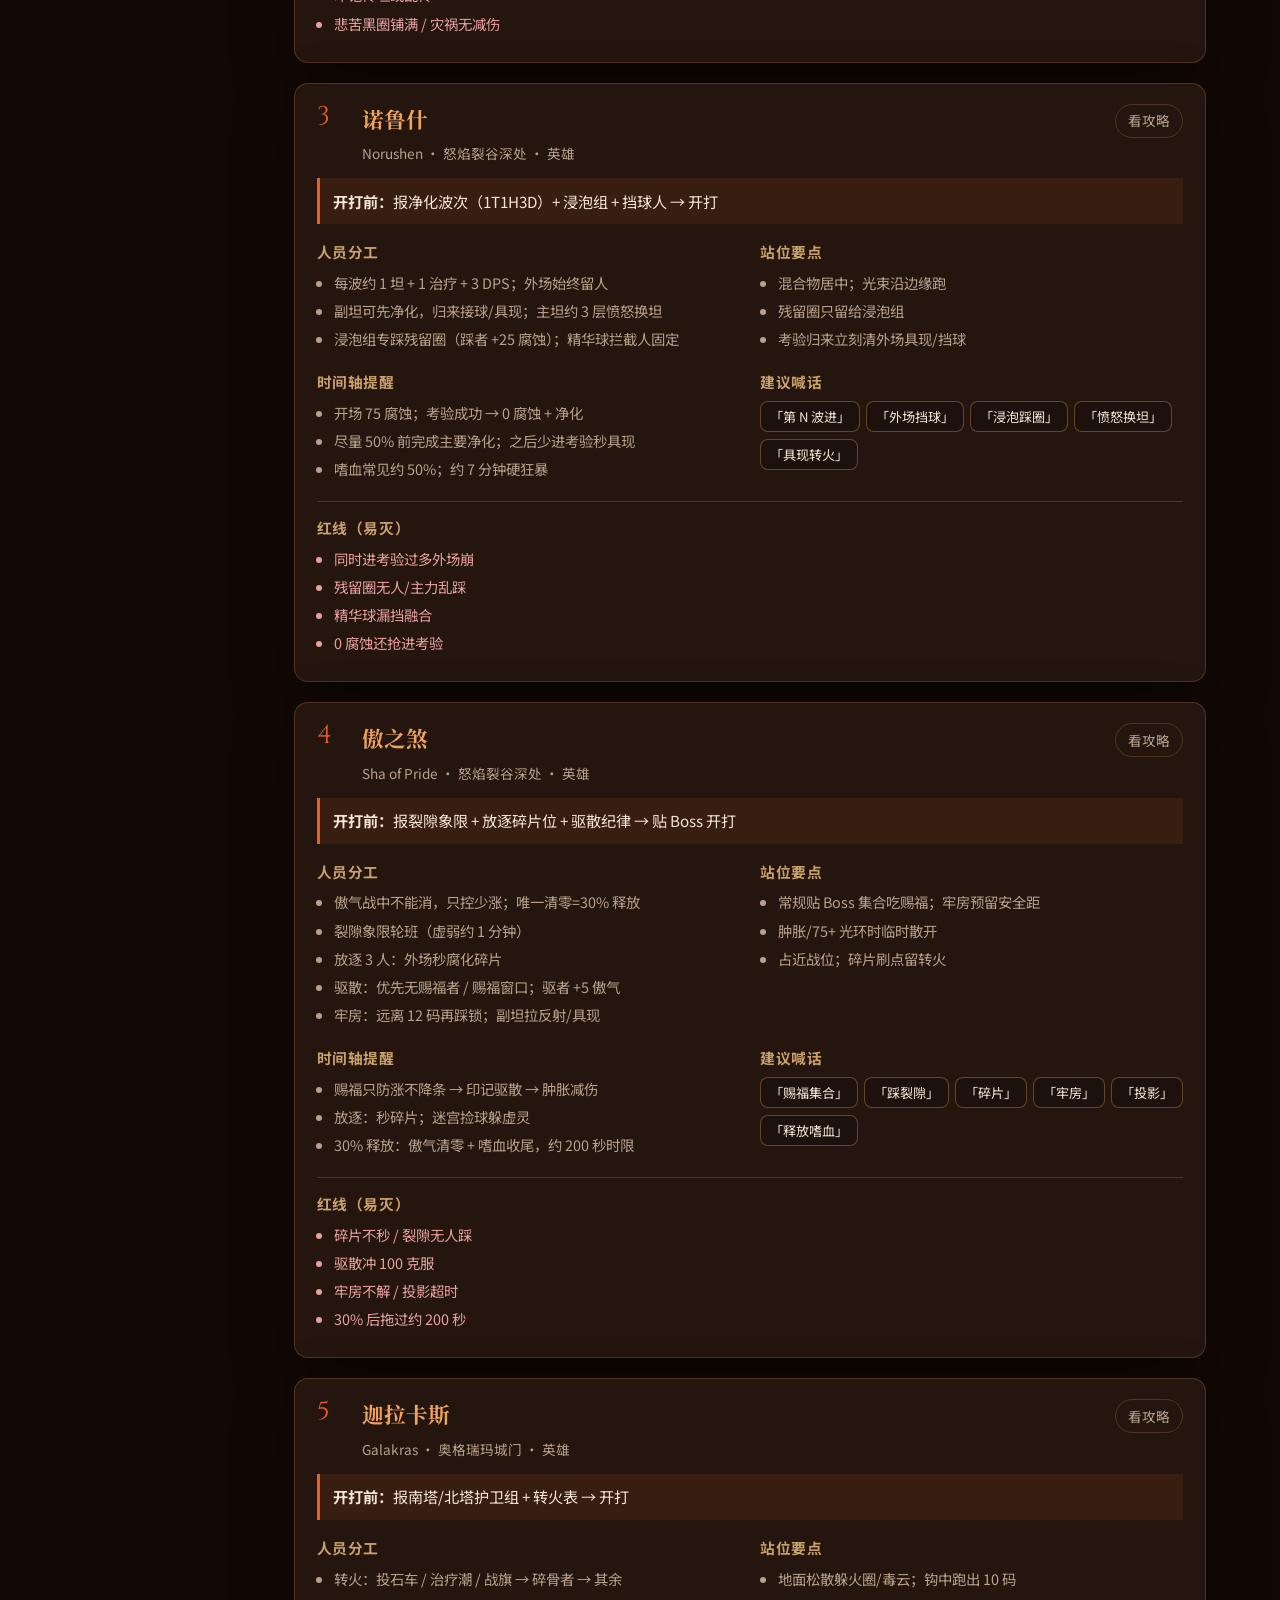
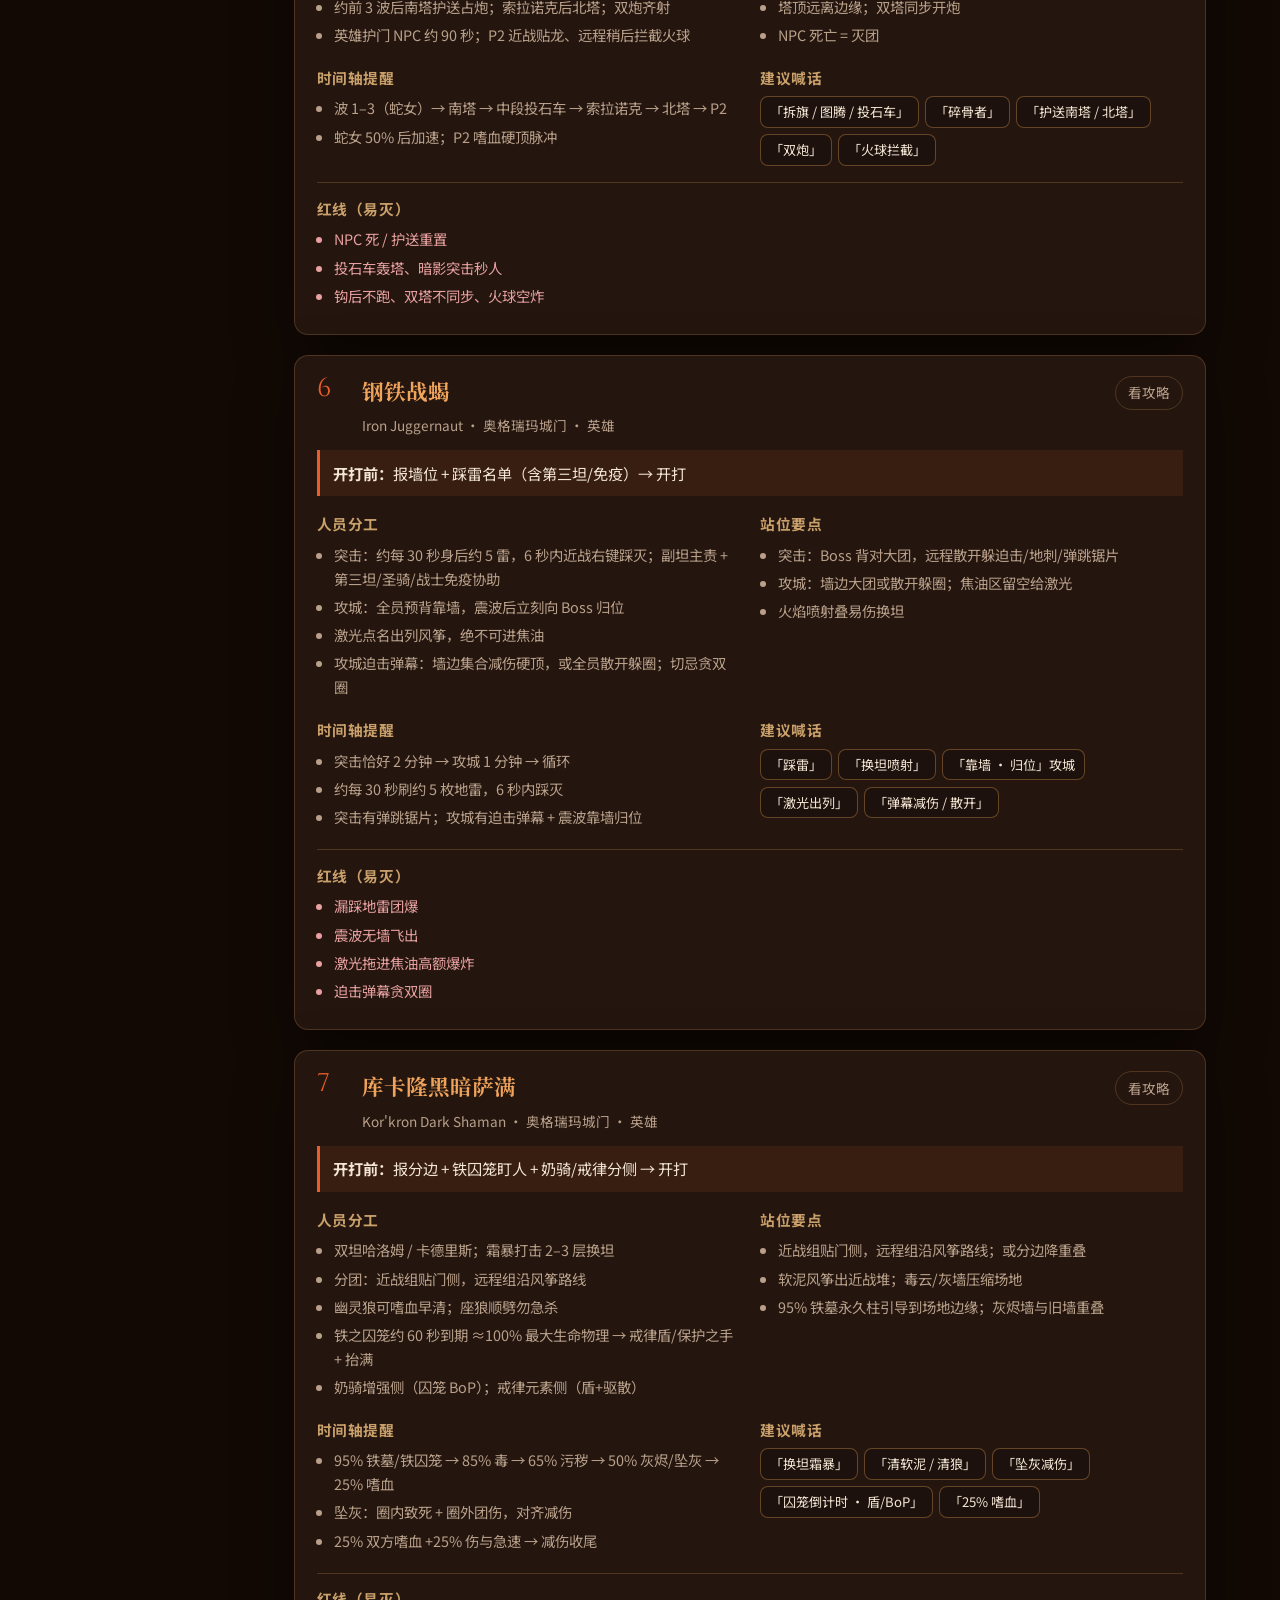
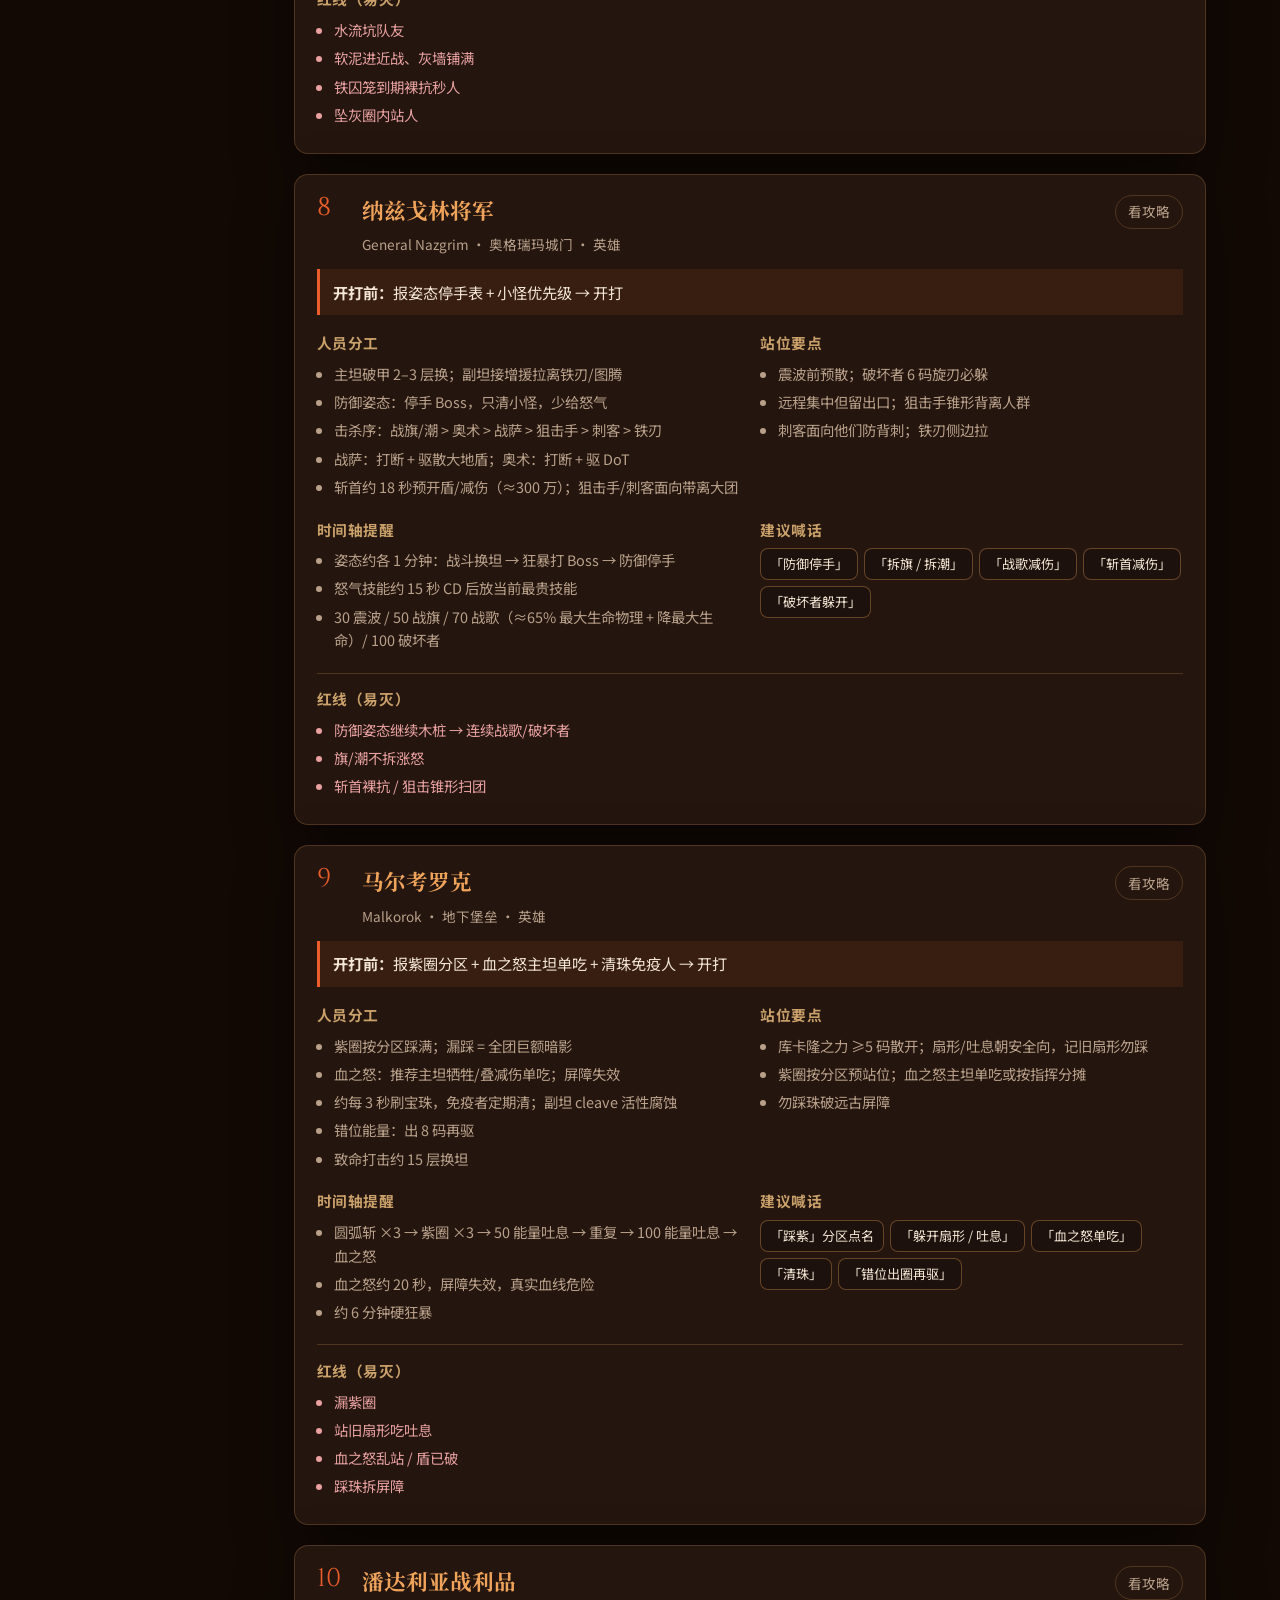
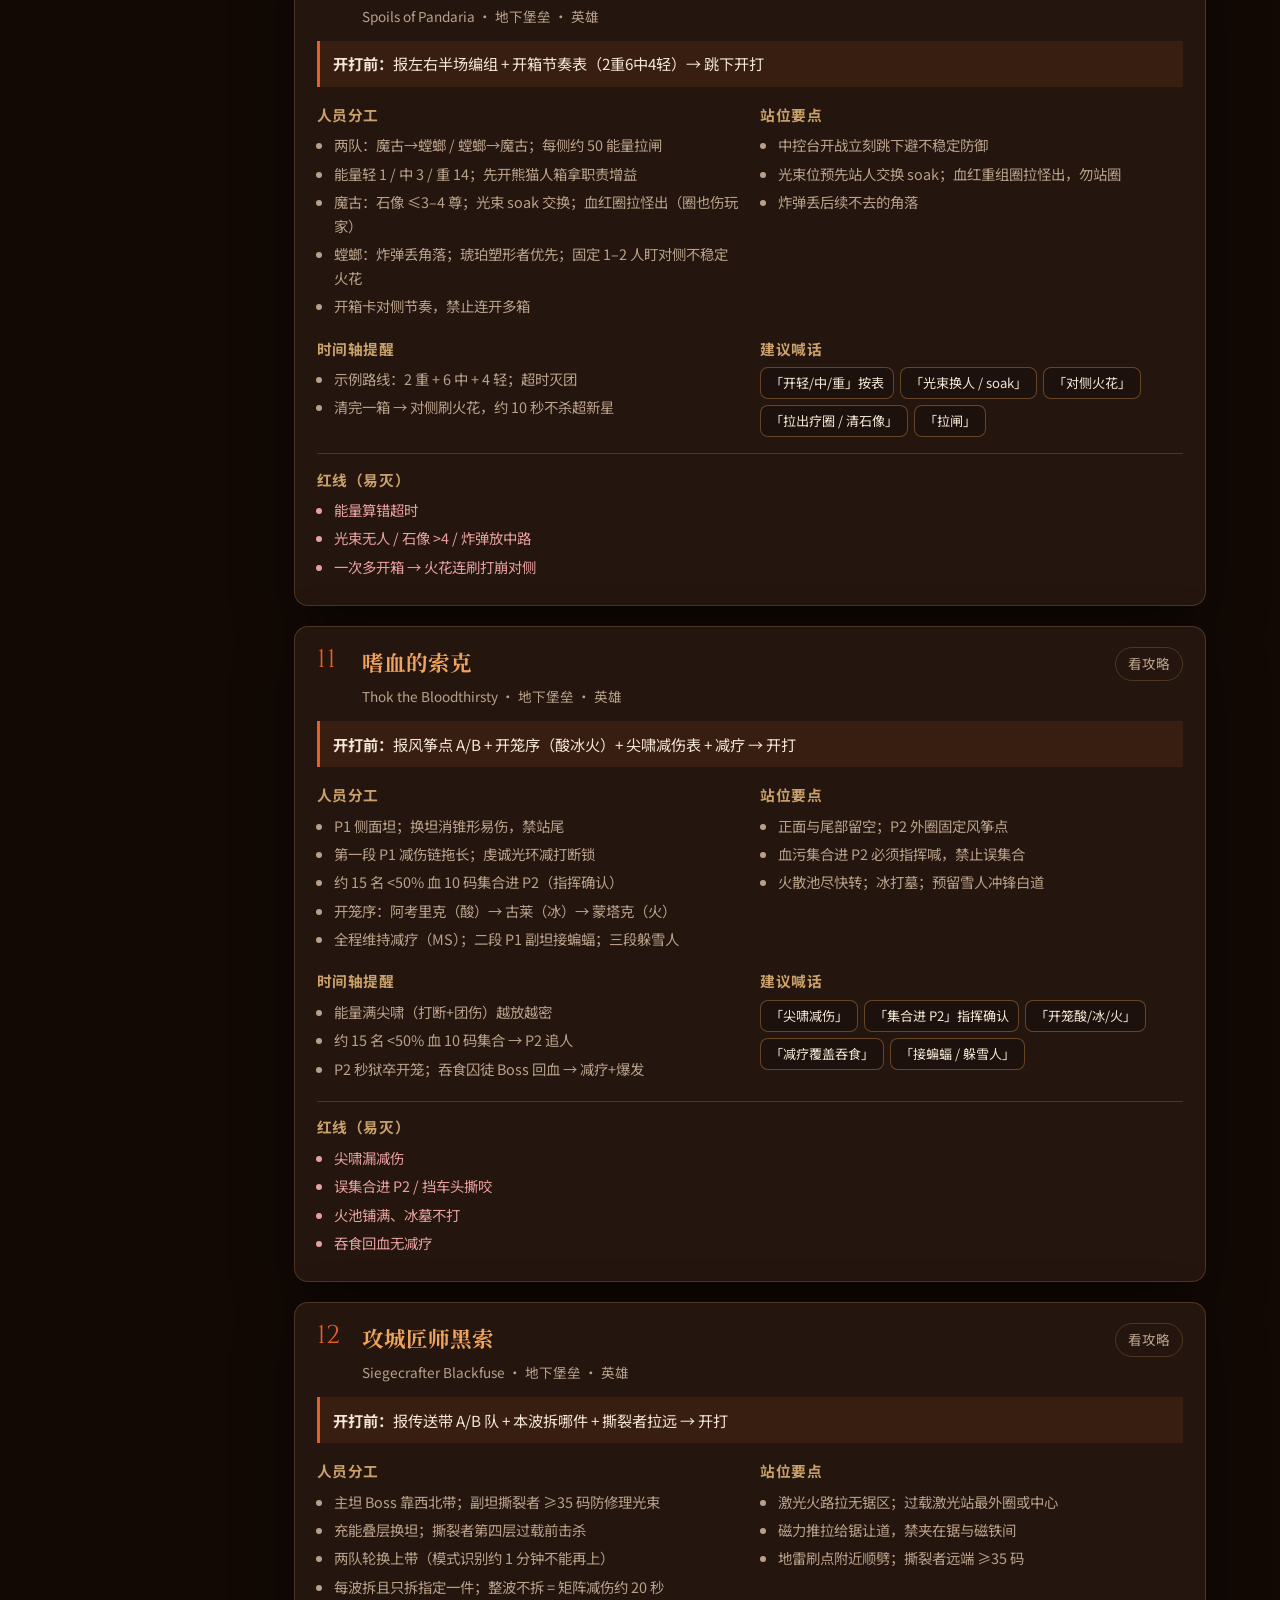
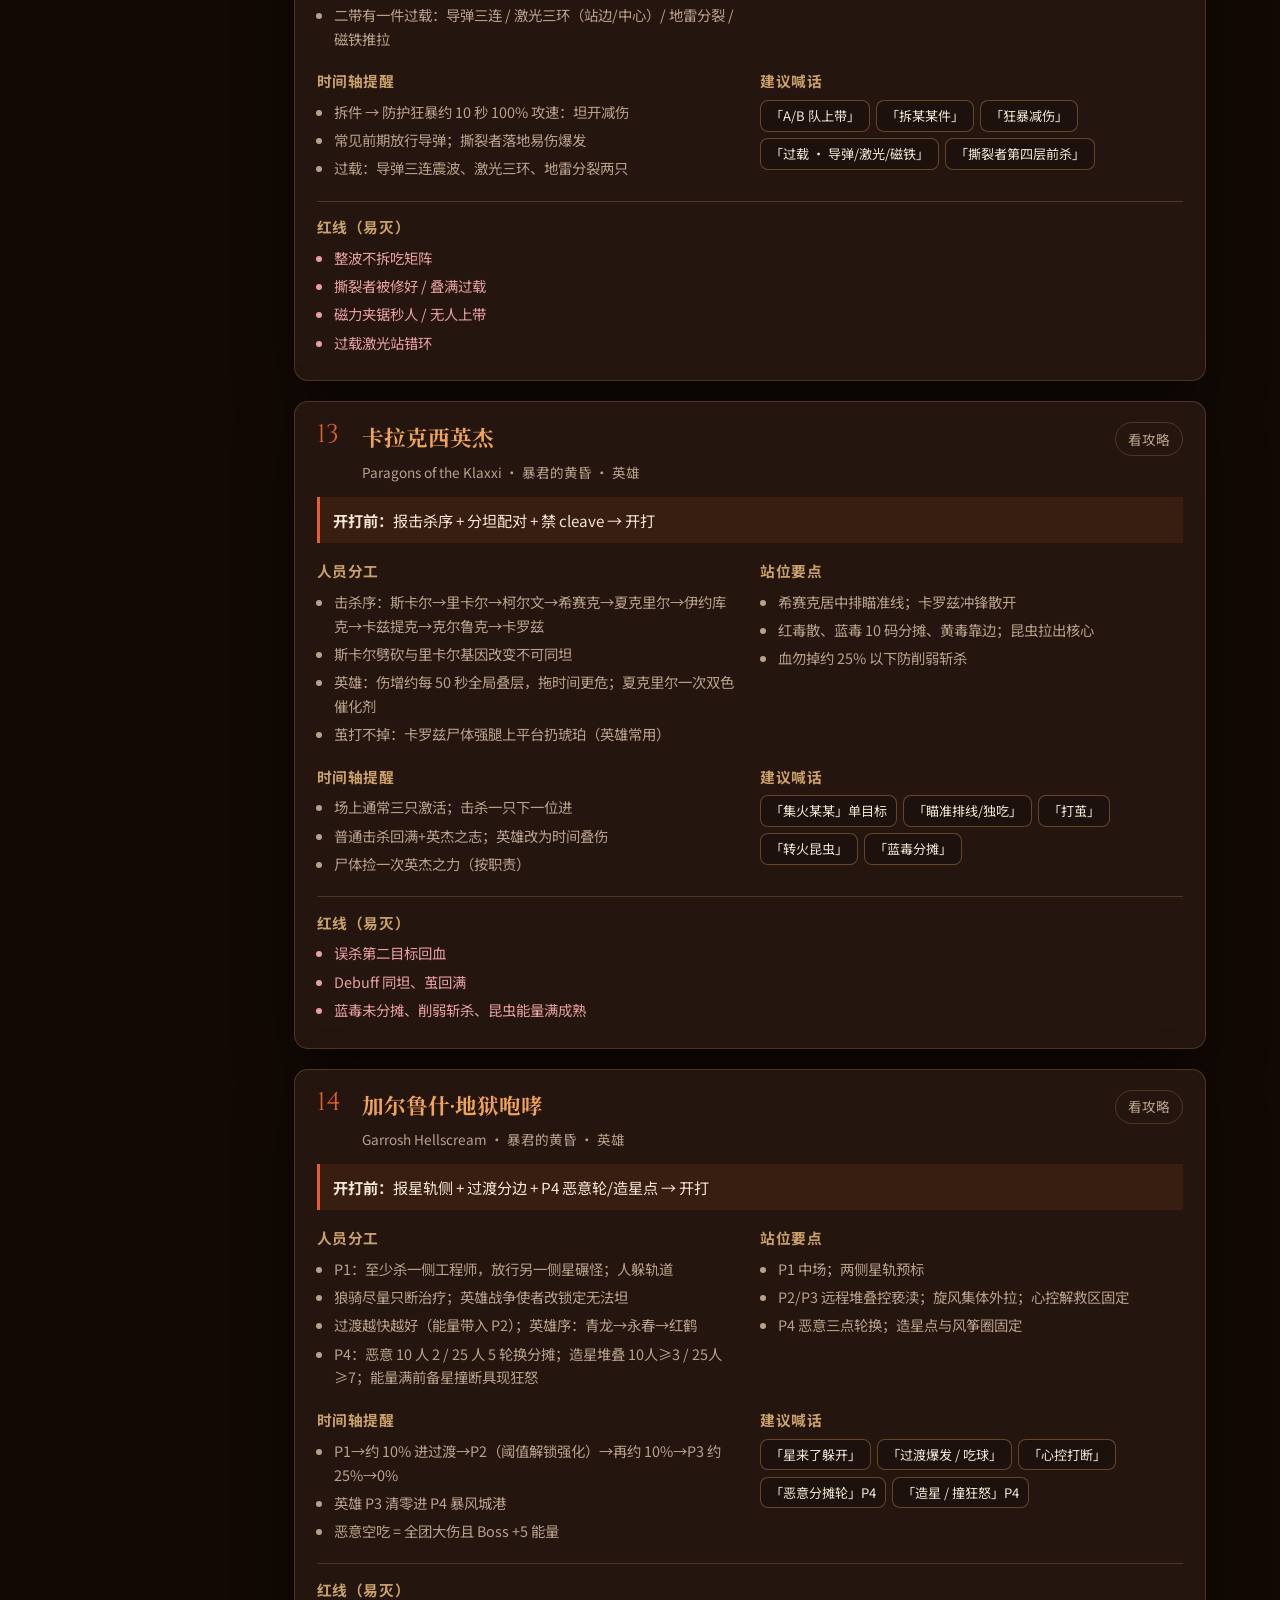
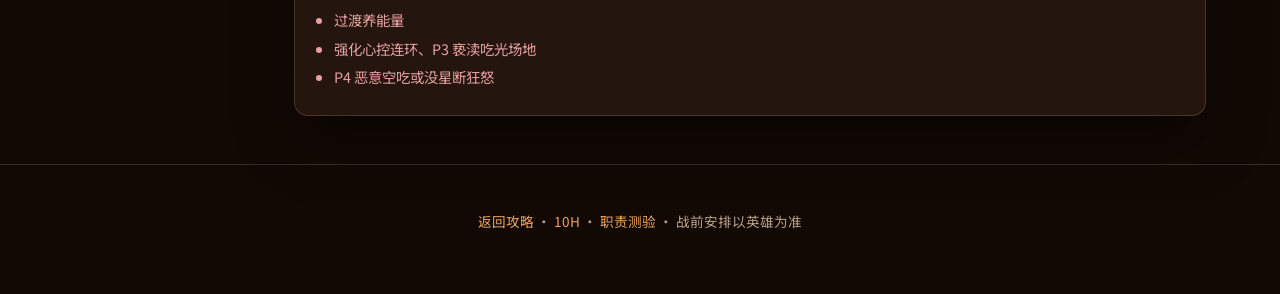
==== commit 216efc83: "将 1–4 号 10H 攻略升级为战前讲解模板并补齐站位图。 统一技能/站位/减伤/流程结构，傲之煞增加循环时间轴与迷宫参考图，便于开打前讲解。  Co-authored-by: Cursor <cu" ====
--- a/brief.html
+++ b/brief.html
@@ -22,6 +22,7 @@
     </div>
     <nav class="top-nav" aria-label="主导航">
       <a href="index.html">攻略主页</a>
+      <a href="h10.html">10H</a>
       <a href="brief.html" aria-current="page">战前安排</a>
       <a href="quiz.html">测验</a>
     </nav>
@@ -41,7 +42,7 @@
   </main>
 
   <footer class="site-footer">
-    <p><a href="index.html">返回攻略</a> · <a href="quiz.html">职责测验</a> · 战前安排以英雄为准</p>
+    <p><a href="index.html">返回攻略</a> · <a href="h10.html">10H</a> · <a href="quiz.html">职责测验</a> · 战前安排以英雄为准</p>
   </footer>
 
   <script src="data.js"></script>
--- a/styles.css
+++ b/styles.css
@@ -89,13 +89,20 @@
   color: var(--ink);
 }
 
-.top-nav { display: flex; gap: 1.25rem; }
+.top-nav { display: flex; gap: 1.25rem; flex-wrap: wrap; }
 .top-nav a {
   color: var(--muted);
   font-size: 0.95rem;
   letter-spacing: 0.04em;
+  padding: 0.2rem 0;
+  border-bottom: 2px solid transparent;
 }
 .top-nav a:hover { color: var(--ink); }
+.top-nav a[aria-current="page"] {
+  color: var(--accent-2);
+  border-bottom-color: var(--accent);
+  font-weight: 700;
+}
 
 .hero {
   position: relative;
@@ -873,6 +880,469 @@
 }
 .brief-red ul { color: #e8a0a0; }
 
+/* —— 10H 战前（技能 + 战术） —— */
+.brief-h10-page .brief-block {
+  margin: 0 0 1rem;
+}
+.brief-h10-page .brief-block h4,
+.brief-h10-page .brief-block h5 {
+  margin: 0 0 0.4rem;
+  font-size: 0.92rem;
+  letter-spacing: 0.04em;
+  color: var(--bronze);
+}
+.brief-h10-page .brief-block h5 {
+  margin-top: 0.65rem;
+  color: var(--muted);
+  font-weight: 500;
+}
+.brief-h10-page .brief-block ul {
+  margin: 0;
+  padding-left: 1.1rem;
+  color: var(--muted);
+  font-size: 0.98rem;
+}
+.brief-h10-page .brief-block li { margin: 0.32rem 0; line-height: 1.5; }
+.brief-skill-grid {
+  display: grid;
+  grid-template-columns: 1fr 1fr;
+  gap: 0.65rem;
+}
+.brief-skill {
+  padding: 0.65rem 0.75rem;
+  border: 1px solid var(--line);
+  border-radius: 10px;
+  background: rgba(0, 0, 0, 0.18);
+}
+.brief-skill h5 {
+  margin: 0 0 0.35rem;
+  font-size: 0.98rem;
+  color: var(--accent-2);
+  display: flex;
+  flex-wrap: wrap;
+  align-items: baseline;
+  gap: 0.4rem;
+}
+.brief-skill h5 span {
+  font-weight: 400;
+  font-size: 0.82rem;
+  color: var(--muted);
+}
+.brief-skill p {
+  margin: 0;
+  font-size: 0.94rem;
+  color: var(--muted);
+  line-height: 1.5;
+}
+.brief-dmg {
+  margin: 0 0 0.35rem !important;
+  font-size: 0.88rem !important;
+  color: var(--accent-2) !important;
+  line-height: 1.4 !important;
+}
+.brief-dmg span {
+  display: inline-block;
+  margin-right: 0.35rem;
+  padding: 0.05rem 0.35rem;
+  border-radius: 4px;
+  font-size: 0.7rem;
+  font-weight: 700;
+  letter-spacing: 0.04em;
+  color: var(--bg);
+  background: var(--bronze);
+  vertical-align: middle;
+}
+.brief-span-2 { grid-column: 1 / -1; }
+.brief-empty {
+  margin: 0;
+  color: var(--muted);
+  font-size: 0.9rem;
+}
+.brief-badge {
+  display: inline-block;
+  margin-left: 0.5rem;
+  padding: 0.12rem 0.45rem;
+  border-radius: 6px;
+  font-size: 0.7rem;
+  font-weight: 700;
+  letter-spacing: 0.04em;
+  color: var(--bg);
+  background: var(--accent-2);
+  vertical-align: middle;
+}
+.brief-legacy-note {
+  margin: 0 0 1rem;
+  padding: 0.5rem 0.75rem;
+  border: 1px dashed var(--line);
+  border-radius: 8px;
+  color: var(--muted);
+  font-size: 0.85rem;
+}
+.brief-nav-new { color: var(--ink); }
+.brief-phase-grid,
+.brief-tl-note {
+  margin: 0 0 0.65rem;
+  color: var(--muted);
+  font-size: 0.95rem;
+  line-height: 1.5;
+}
+.brief-timeline {
+  list-style: none;
+  margin: 0;
+  padding: 0;
+  display: grid;
+  gap: 0.4rem;
+}
+.brief-tl-row {
+  display: grid;
+  grid-template-columns: 4.5rem 1fr;
+  gap: 0.75rem;
+  align-items: baseline;
+  padding: 0.45rem 0.7rem;
+  border: 1px solid var(--line);
+  border-radius: 8px;
+  background: rgba(0, 0, 0, 0.18);
+  margin: 0 !important;
+}
+.brief-tl-row time {
+  font-variant-numeric: tabular-nums;
+  font-weight: 700;
+  color: var(--accent-2);
+  font-size: 0.95rem;
+}
+.brief-tl-row span {
+  color: var(--muted);
+  font-size: 0.95rem;
+  line-height: 1.45;
+}
+.brief-tl-row.brief-tl-gift {
+  border-color: rgba(202, 138, 4, 0.55);
+  background: rgba(120, 80, 10, 0.22);
+}
+.brief-tl-row.brief-tl-gift time {
+  color: #fbbf24;
+}
+.brief-tl-row.brief-tl-gift span {
+  color: #fde68a;
+}
+.brief-cd-grid,
+.brief-flow-grid {
+  display: grid;
+  gap: 0.75rem;
+}
+.brief-phase .h10-diagram,
+.brief-diagram {
+  margin: 0.55rem 0 0.75rem;
+}
+.brief-phase-grid .brief-phase:has(.h10-diagram) {
+  grid-column: 1 / -1;
+}
+.brief-phase,
+.brief-cd,
+.brief-flow-step {
+  padding: 0.7rem 0.8rem;
+  border: 1px solid var(--line);
+  border-radius: 10px;
+  background: rgba(0, 0, 0, 0.16);
+}
+.brief-phase h5,
+.brief-cd h5,
+.brief-flow-step h5 {
+  margin: 0 0 0.4rem;
+  font-size: 1rem;
+  color: var(--accent-2);
+  display: flex;
+  flex-wrap: wrap;
+  align-items: center;
+  gap: 0.4rem;
+}
+.brief-cd h5 span,
+.brief-skill h5 span {
+  font-weight: 400;
+  font-size: 0.82rem;
+  color: var(--muted);
+}
+.brief-cd p {
+  margin: 0;
+  font-size: 0.94rem;
+  color: var(--muted);
+  line-height: 1.5;
+}
+.brief-phase ul,
+.brief-flow-step ul {
+  margin: 0;
+  padding-left: 1.2rem;
+  color: var(--muted);
+  font-size: 1.02rem;
+  line-height: 1.65;
+}
+.brief-phase li,
+.brief-flow-step li { margin: 0.45rem 0; }
+.brief-step-num {
+  display: inline-flex;
+  align-items: center;
+  justify-content: center;
+  min-width: 1.35rem;
+  height: 1.35rem;
+  border-radius: 999px;
+  background: rgba(232, 93, 42, 0.2);
+  color: var(--accent);
+  font-size: 0.75rem;
+  font-family: var(--font-display);
+}
+.brief-roles {
+  display: grid;
+  grid-template-columns: repeat(3, 1fr);
+  gap: 0.75rem;
+}
+.brief-roles > div {
+  padding: 0.7rem 0.8rem;
+  border: 1px solid var(--line);
+  border-radius: 10px;
+  background: rgba(0, 0, 0, 0.16);
+}
+.brief-roles h5 {
+  margin: 0 0 0.4rem;
+  font-size: 1rem;
+  color: var(--accent-2);
+}
+.brief-roles ul {
+  margin: 0;
+  padding-left: 1.1rem;
+  color: var(--muted);
+  font-size: 0.94rem;
+}
+.brief-roles li { margin: 0.25rem 0; }
+
+/* —— 10H 细致攻略 —— */
+.h10-page .h10-hero { padding-top: 2rem; }
+.h10-roster {
+  margin: 0.75rem 0 0;
+  color: var(--accent-2);
+  font-size: 0.92rem;
+}
+.h10-layout {
+  display: grid;
+  grid-template-columns: 200px 1fr;
+  gap: 1.25rem;
+  align-items: start;
+}
+.h10-nav {
+  position: sticky;
+  top: 5rem;
+  display: flex;
+  flex-direction: column;
+  gap: 0.25rem;
+  max-height: calc(100vh - 6rem);
+  overflow: auto;
+}
+.h10-nav-link {
+  display: flex;
+  align-items: center;
+  gap: 0.5rem;
+  padding: 0.45rem 0.65rem;
+  border-radius: 10px;
+  color: var(--muted);
+  font-size: 0.9rem;
+  border: 1px solid transparent;
+}
+.h10-nav-link:hover,
+.h10-nav-link.active {
+  color: var(--ink);
+  background: rgba(0,0,0,.22);
+  border-color: var(--line);
+}
+.h10-nav-link.active { border-color: rgba(232,93,42,.45); }
+.h10-nav-link.soon { opacity: 0.55; }
+.h10-nav-idx {
+  font-family: var(--font-display);
+  font-size: 0.75rem;
+  color: var(--accent-2);
+  min-width: 1.2rem;
+}
+.h10-panel {
+  background: var(--bg-panel);
+  border: 1px solid var(--line);
+  border-radius: var(--radius);
+  padding: 1.25rem 1.4rem 1.6rem;
+  box-shadow: var(--shadow);
+  scroll-margin-top: 5.5rem;
+  outline: none;
+}
+.h10-head {
+  display: flex;
+  align-items: flex-start;
+  gap: 0.85rem;
+  margin-bottom: 1.1rem;
+  padding-bottom: 0.9rem;
+  border-bottom: 1px solid var(--line);
+}
+.h10-idx {
+  font-family: var(--font-display);
+  font-size: 1.7rem;
+  color: var(--accent);
+  line-height: 1;
+}
+.h10-head h3 {
+  margin: 0;
+  font-family: var(--font-display);
+  font-size: 1.4rem;
+  color: var(--accent-2);
+}
+.h10-meta { margin: 0.2rem 0 0; color: var(--muted); font-size: 0.85rem; }
+.h10-oneliner { margin: 0.45rem 0 0; color: var(--ink); line-height: 1.5; }
+.h10-main-link {
+  margin-left: auto;
+  font-size: 0.85rem;
+  white-space: nowrap;
+  color: var(--muted);
+  border: 1px solid var(--line);
+  border-radius: 999px;
+  padding: 0.3rem 0.75rem;
+}
+.h10-main-link:hover { color: var(--ink); border-color: var(--accent-2); }
+.h10-block { margin-top: 1.35rem; }
+.h10-block h4 {
+  margin: 0 0 0.55rem;
+  font-size: 1.05rem;
+  color: var(--bronze);
+  letter-spacing: 0.04em;
+}
+.h10-block h5 {
+  margin: 0.85rem 0 0.35rem;
+  font-size: 0.92rem;
+  color: var(--accent-2);
+}
+.h10-block ul {
+  margin: 0;
+  padding-left: 1.15rem;
+  color: var(--muted);
+  font-size: 0.92rem;
+}
+.h10-block li { margin: 0.32rem 0; line-height: 1.55; }
+.h10-skill-grid {
+  display: grid;
+  grid-template-columns: 1fr 1fr;
+  gap: 0.75rem;
+}
+.h10-skill {
+  border: 1px solid var(--line);
+  border-radius: 12px;
+  padding: 0.75rem 0.85rem;
+  background: rgba(0,0,0,.16);
+}
+.h10-skill h5 {
+  margin: 0 0 0.35rem;
+  display: flex;
+  justify-content: space-between;
+  gap: 0.5rem;
+  color: var(--ink);
+  font-size: 0.95rem;
+}
+.h10-skill h5 span { color: var(--muted); font-weight: 500; font-size: 0.8rem; }
+.h10-skill p { margin: 0; color: var(--muted); font-size: 0.88rem; line-height: 1.5; }
+.h10-flow-block {
+  margin: 0.85rem 0;
+  padding: 0.85rem 1rem;
+  border-left: 3px solid var(--accent);
+  background: rgba(232, 93, 42, 0.06);
+  border-radius: 0 12px 12px 0;
+}
+.h10-flow-block h4 {
+  display: flex;
+  align-items: center;
+  gap: 0.55rem;
+  margin-bottom: 0.45rem;
+  color: var(--ink);
+}
+.h10-step {
+  display: inline-grid;
+  place-items: center;
+  width: 1.55rem;
+  height: 1.55rem;
+  border-radius: 50%;
+  background: rgba(232, 93, 42, 0.25);
+  color: var(--accent-2);
+  font-family: var(--font-display);
+  font-size: 0.85rem;
+}
+.h10-table {
+  width: 100%;
+  border-collapse: collapse;
+  font-size: 0.9rem;
+}
+.h10-table th,
+.h10-table td {
+  border: 1px solid var(--line);
+  padding: 0.55rem 0.7rem;
+  text-align: left;
+  vertical-align: top;
+}
+.h10-table th {
+  width: 6.5rem;
+  color: var(--accent-2);
+  background: rgba(0,0,0,.2);
+  font-weight: 600;
+}
+.h10-table td { color: var(--muted); }
+.h10-roles {
+  display: grid;
+  grid-template-columns: repeat(3, 1fr);
+  gap: 0.85rem;
+}
+.h10-roles h5 { margin-top: 0; }
+.h10-red ul { color: #e8a0a0; }
+.h10-soon { color: var(--muted); }
+.h10-diagram {
+  margin: 0 0 0.85rem;
+  border: 1px solid var(--line);
+  border-radius: 12px;
+  overflow: hidden;
+  background: #120904;
+}
+.h10-diagram svg { display: block; width: 100%; height: auto; }
+.h10-diagram img {
+  display: block;
+  width: 100%;
+  height: auto;
+  background: #0b1220;
+}
+.h10-diagram-cap {
+  margin: 0;
+  padding: 0.75rem 1rem 0.9rem;
+  font-size: 1rem;
+  color: var(--muted);
+  line-height: 1.65;
+  border-top: 1px solid var(--line);
+}
+.h10-diagram-empty {
+  min-height: 12rem;
+  display: grid;
+  place-items: center;
+  background:
+    linear-gradient(135deg, rgba(232,165,92,0.04) 25%, transparent 25%) -8px 0 / 16px 16px,
+    linear-gradient(225deg, rgba(232,165,92,0.04) 25%, transparent 25%) -8px 0 / 16px 16px,
+    #120904;
+}
+.h10-diagram-placeholder {
+  margin: 0;
+  color: var(--muted);
+  font-size: 0.9rem;
+  letter-spacing: 0.06em;
+}
+
+@media (max-width: 960px) {
+  .h10-layout { grid-template-columns: 1fr; }
+  .h10-nav {
+    position: static;
+    max-height: none;
+    display: grid;
+    grid-template-columns: repeat(2, 1fr);
+  }
+  .h10-skill-grid,
+  .h10-roles { grid-template-columns: 1fr; }
+}
+
 @media (max-width: 960px) {
   .brief-layout { grid-template-columns: 1fr; }
   .brief-nav {
@@ -882,6 +1352,9 @@
     grid-template-columns: repeat(2, 1fr);
   }
   .brief-grid { grid-template-columns: 1fr; }
+  .brief-skill-grid { grid-template-columns: 1fr; }
+  .brief-span-2 { grid-column: auto; }
+  .brief-roles { grid-template-columns: 1fr; }
 }
 
 @media (max-width: 960px) {
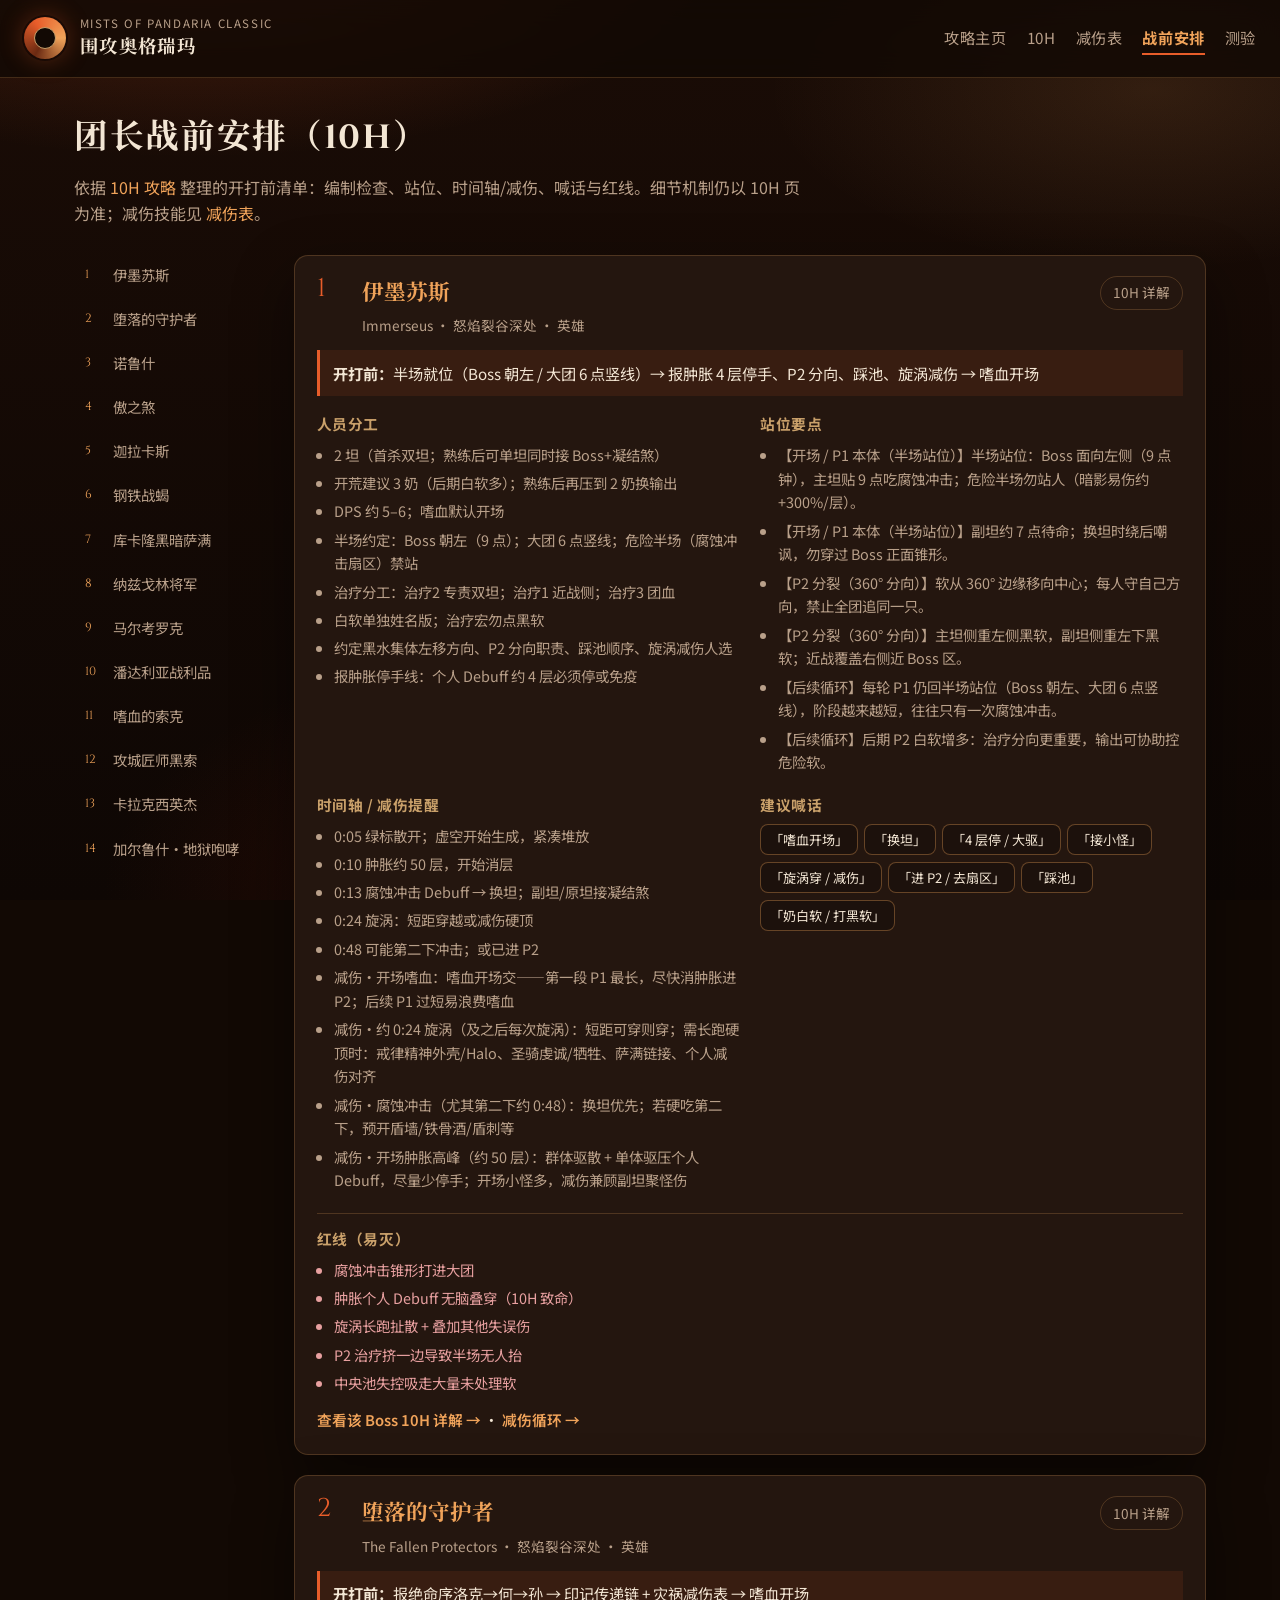
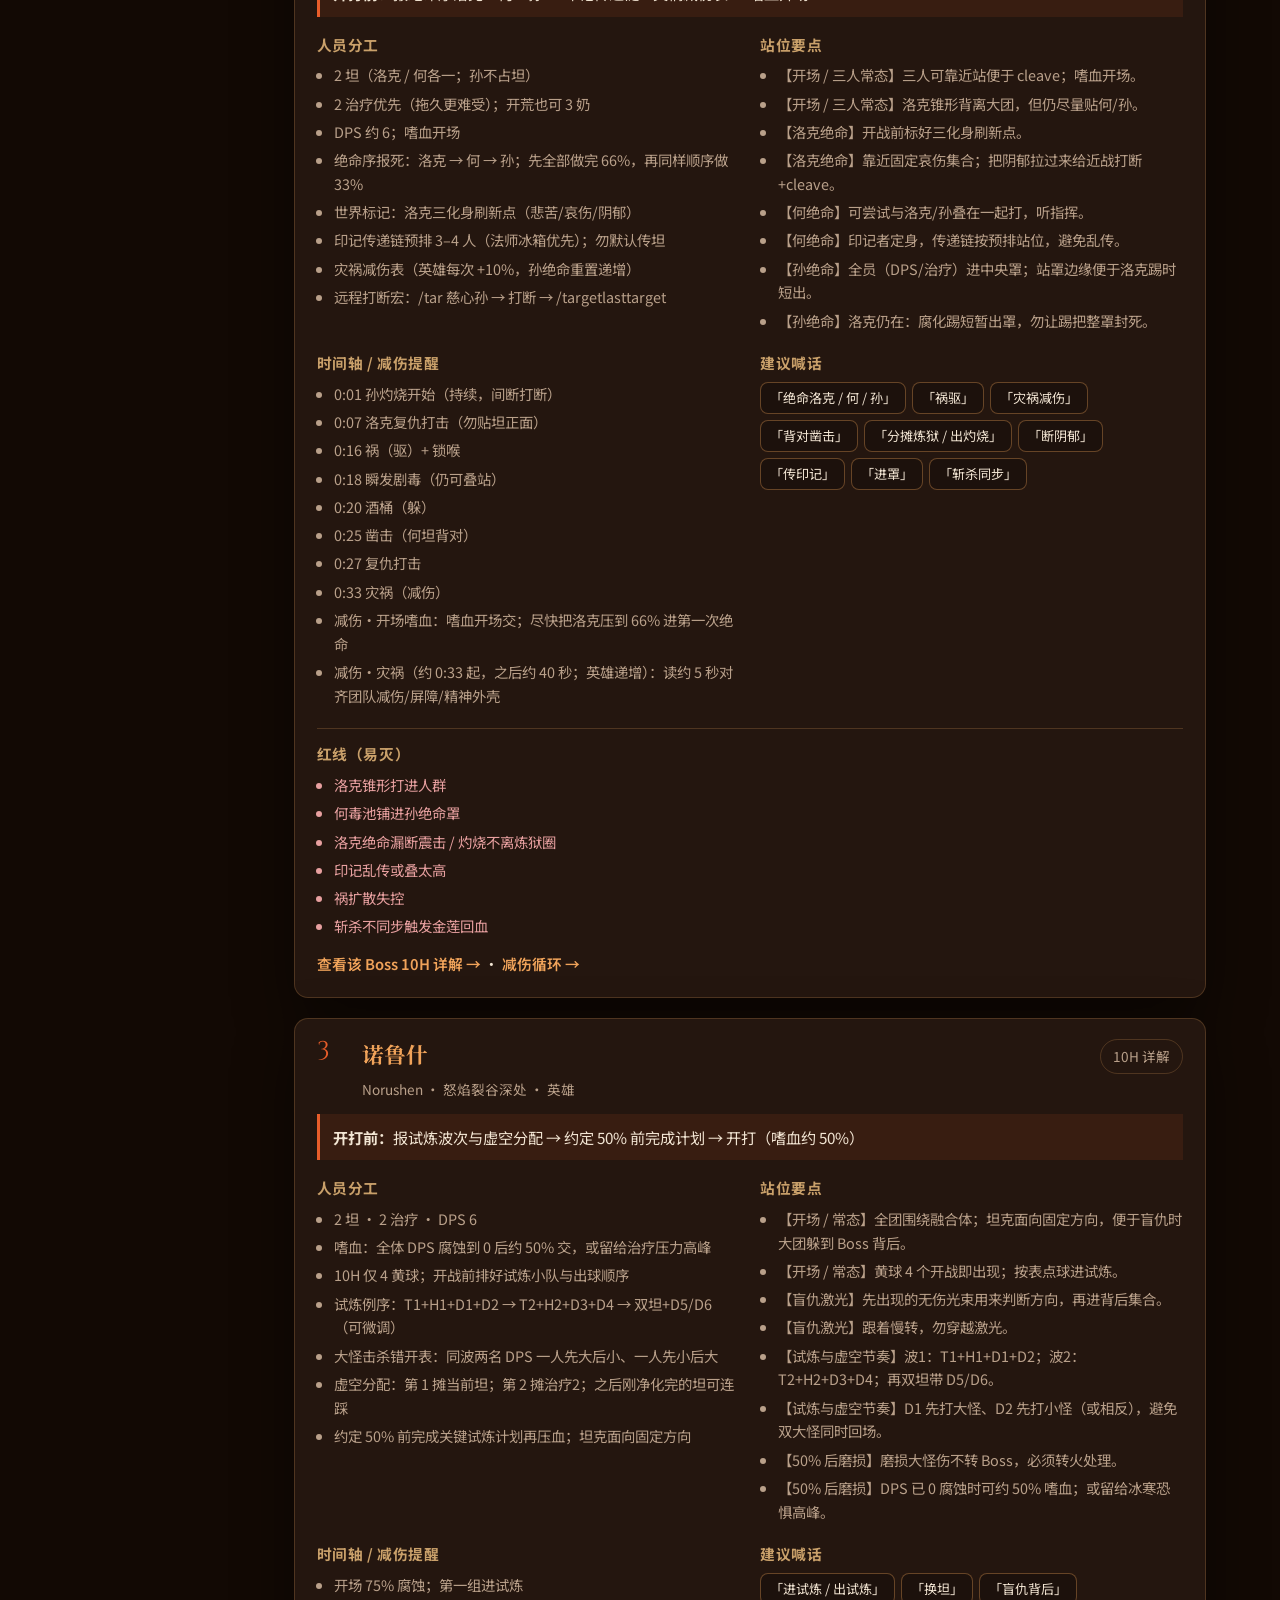
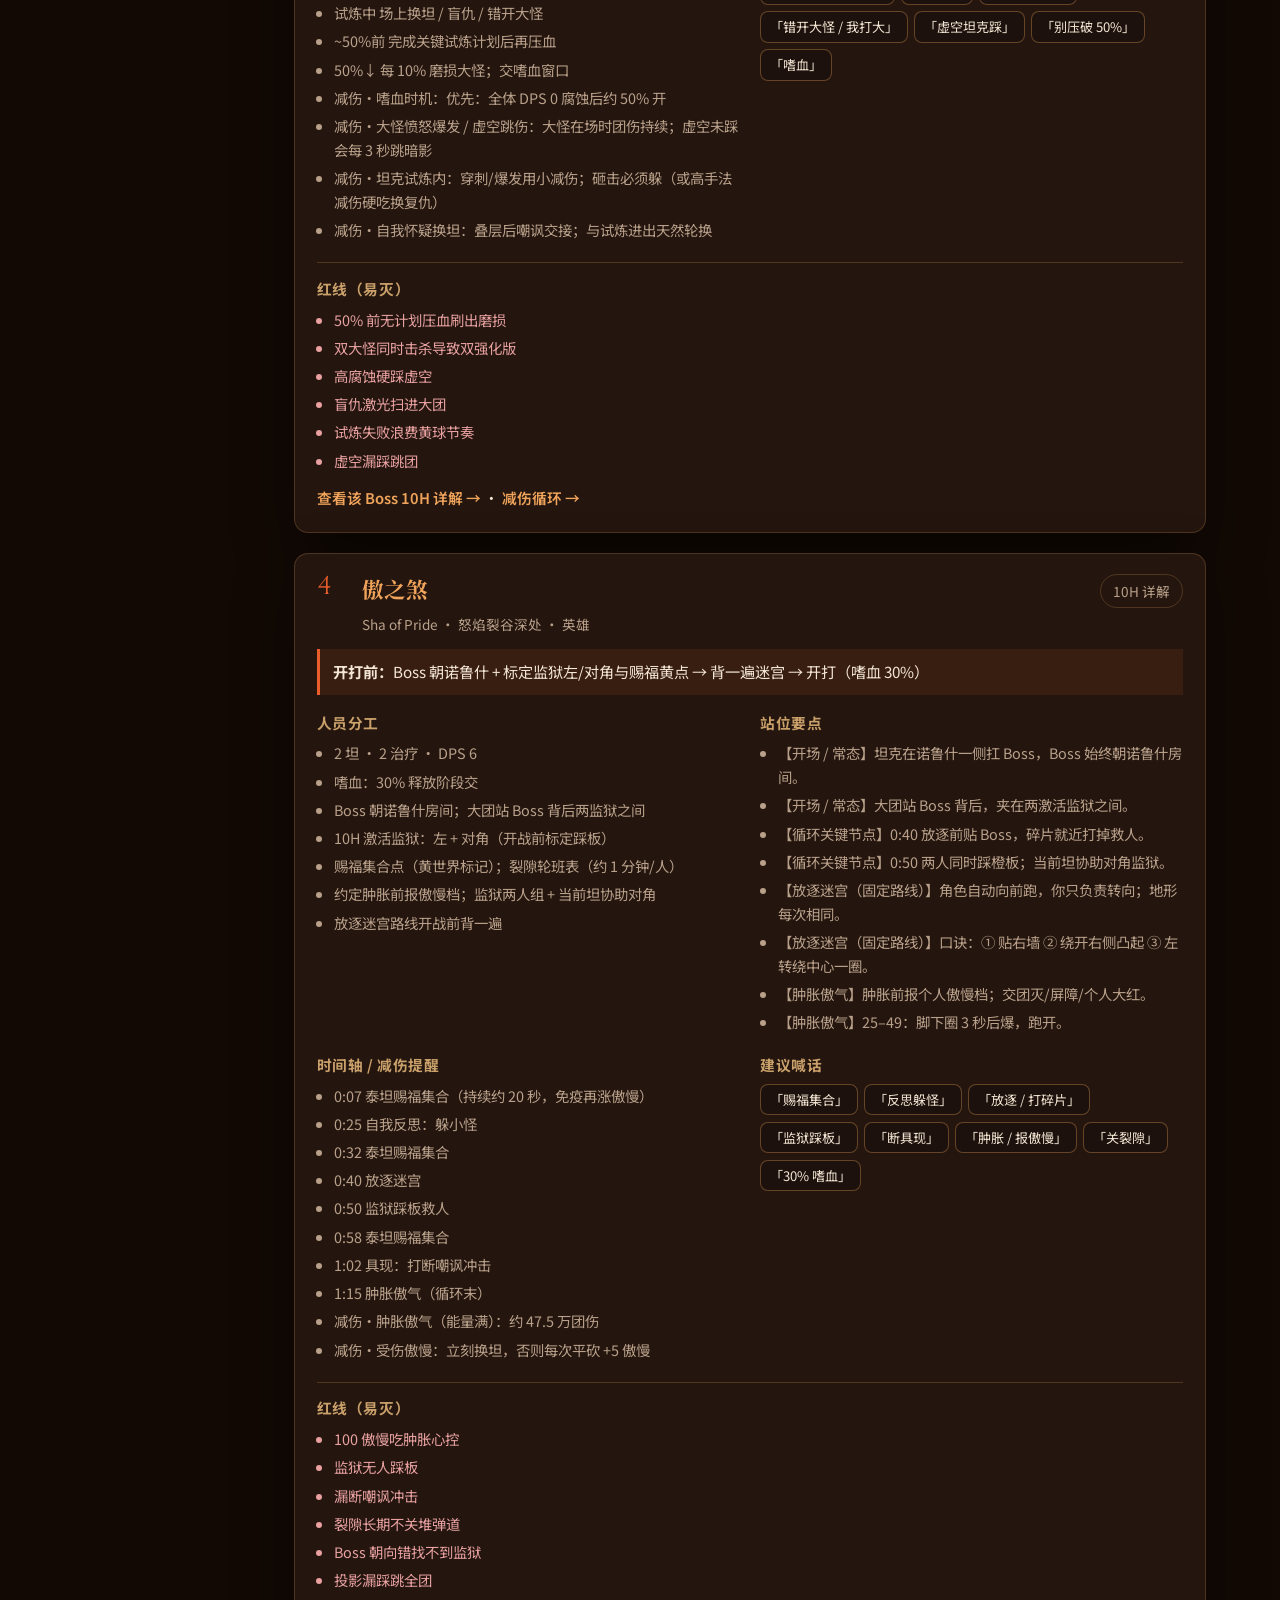
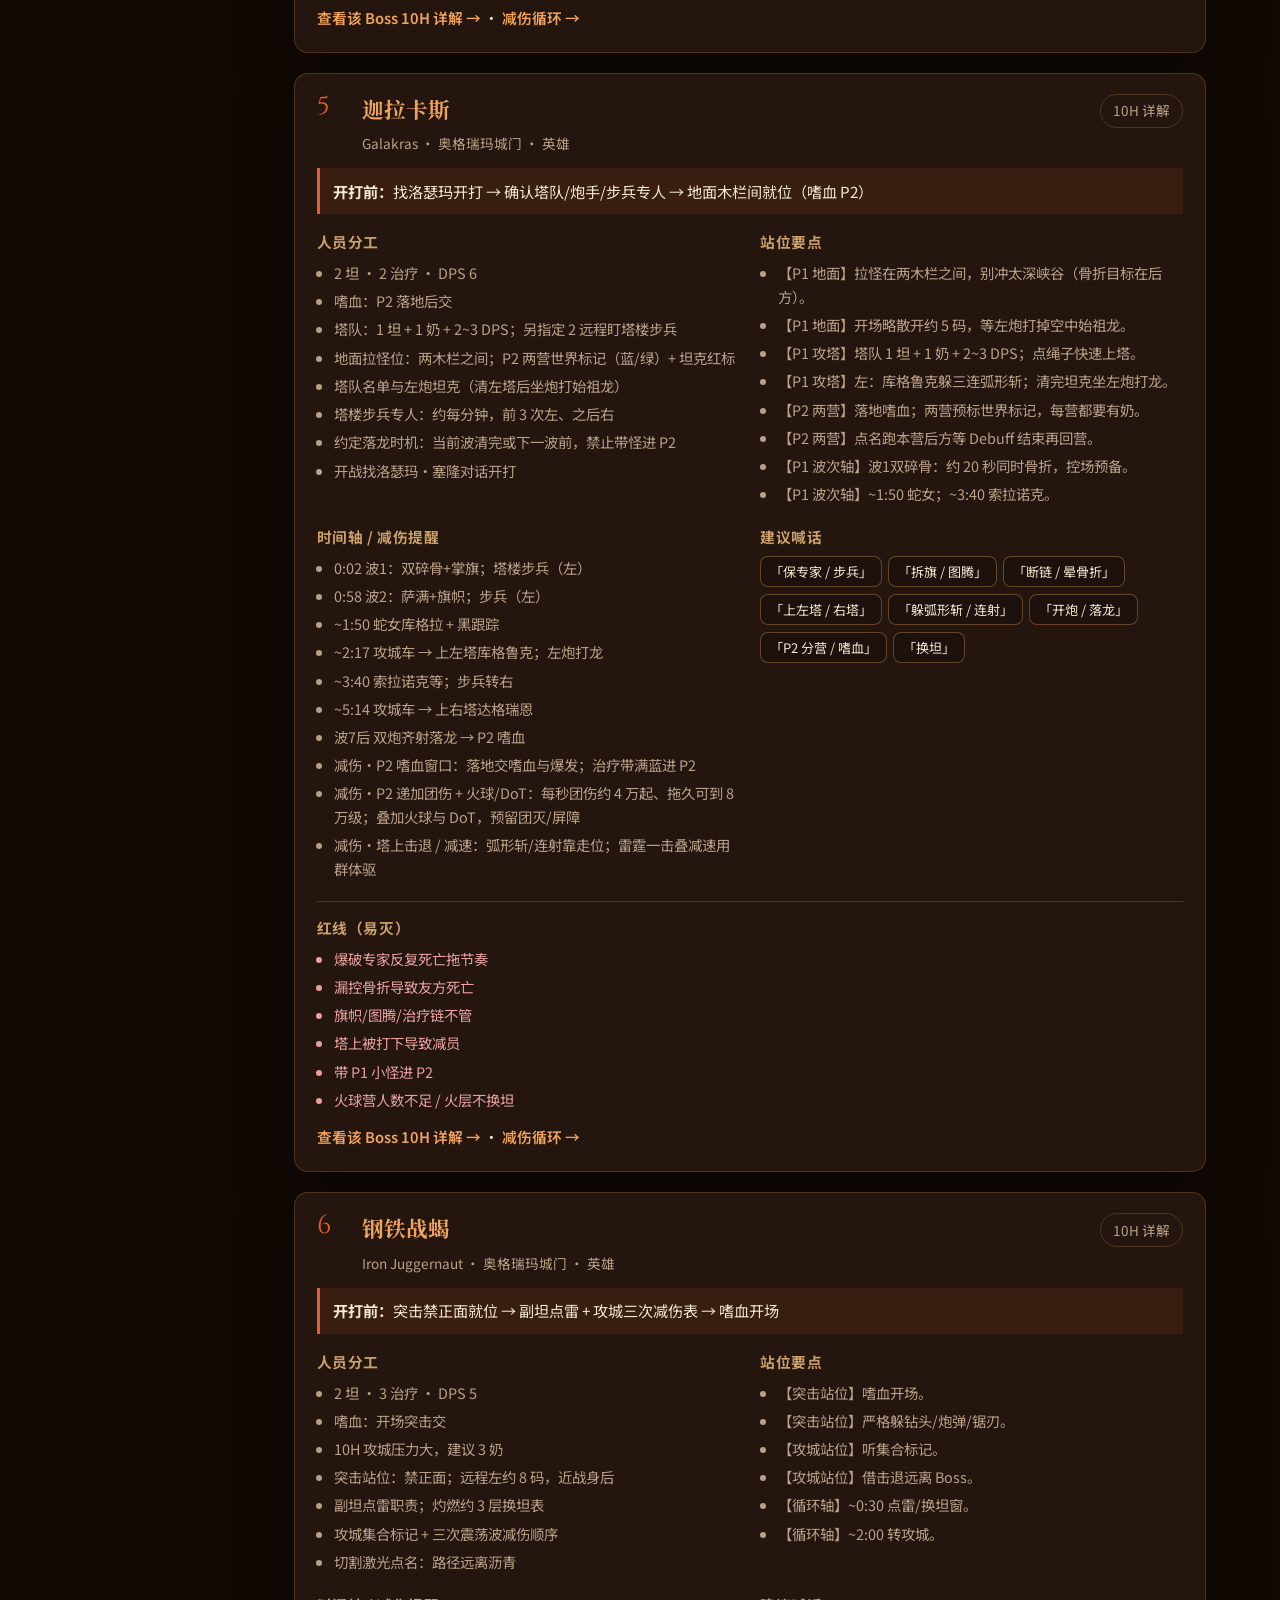
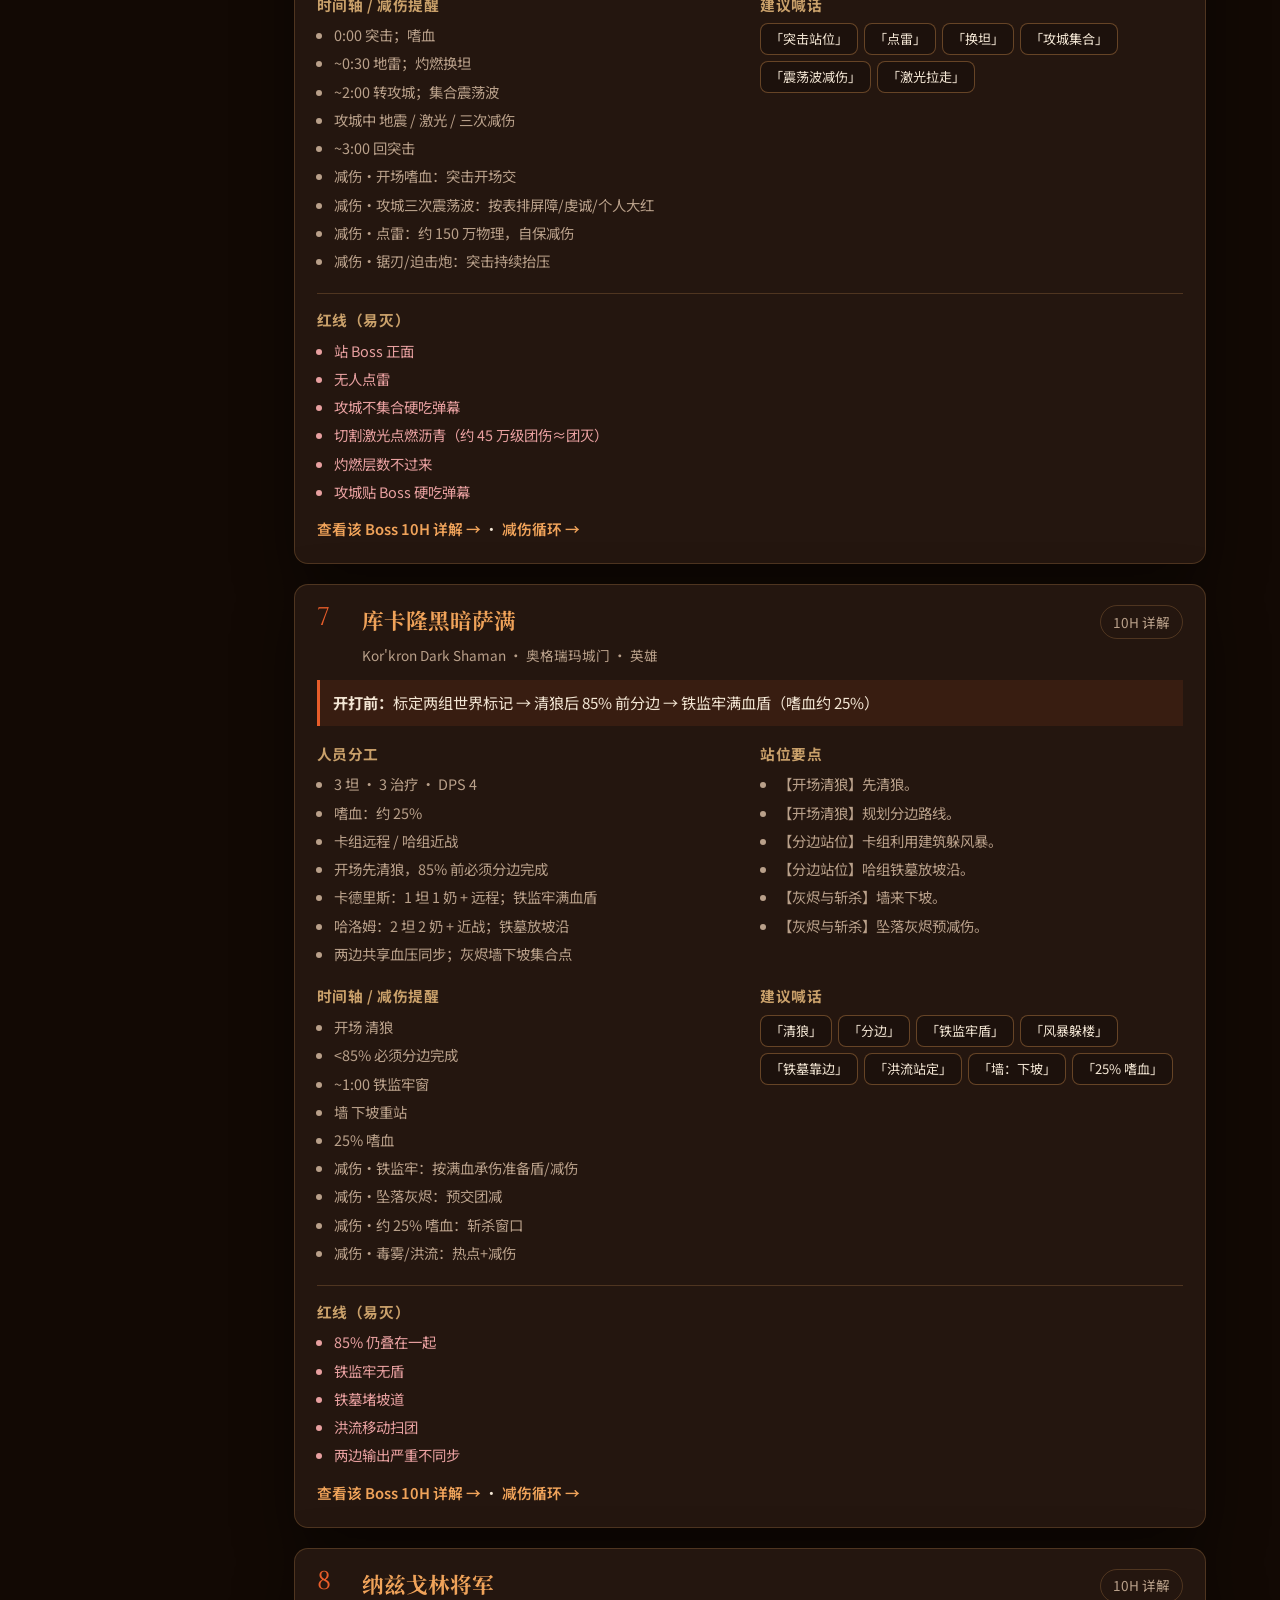
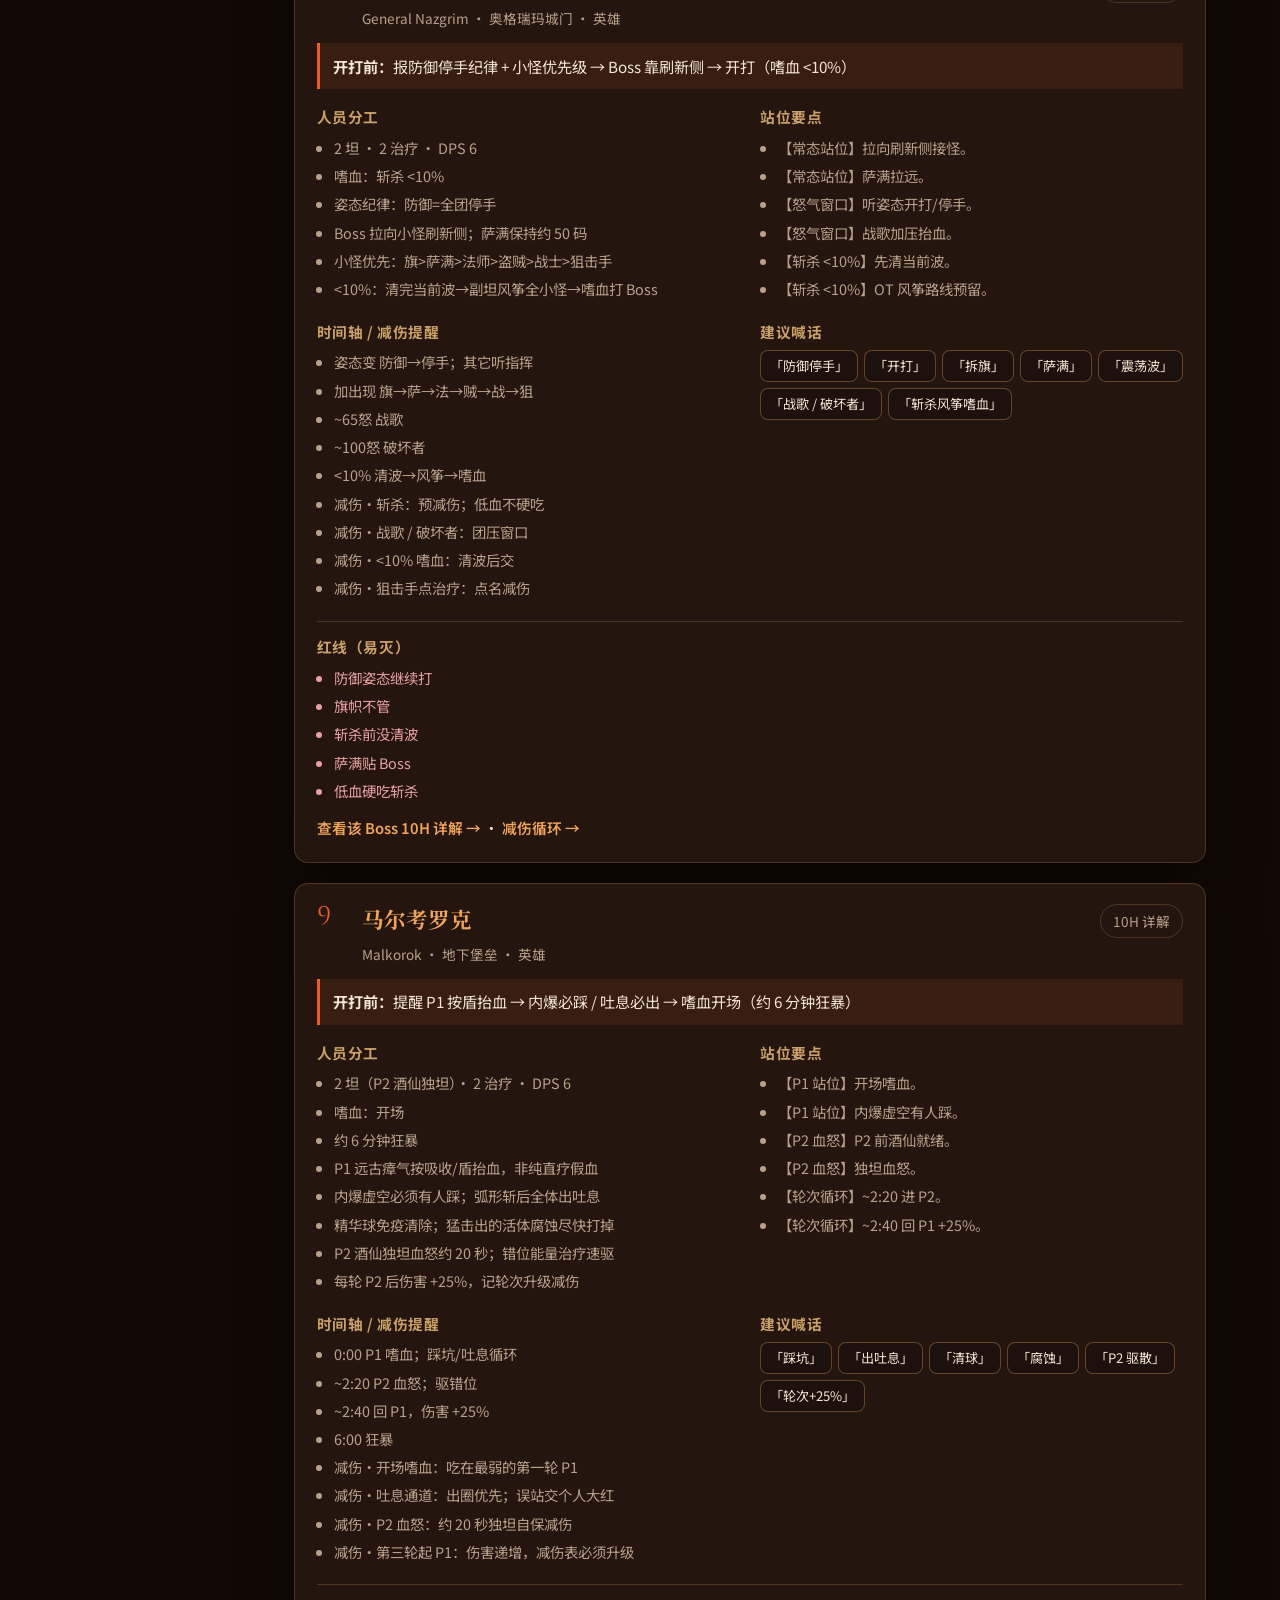
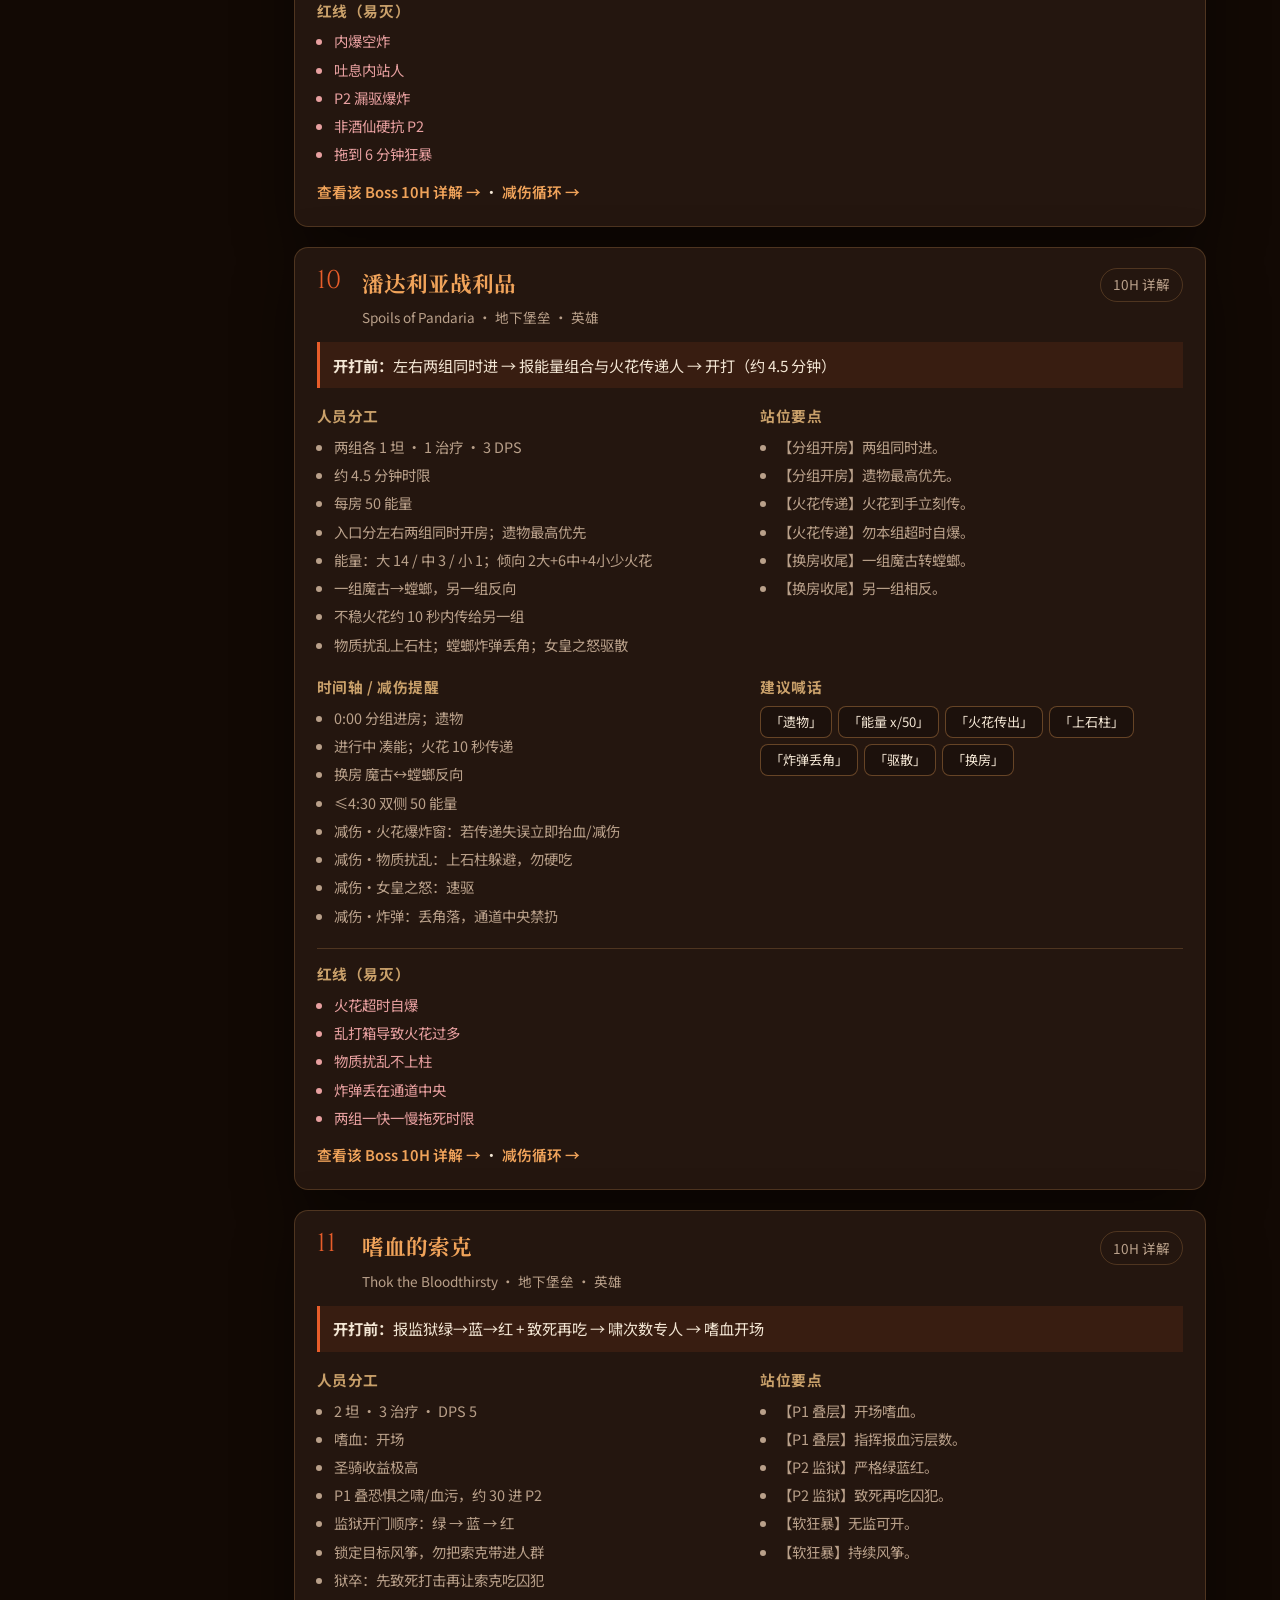
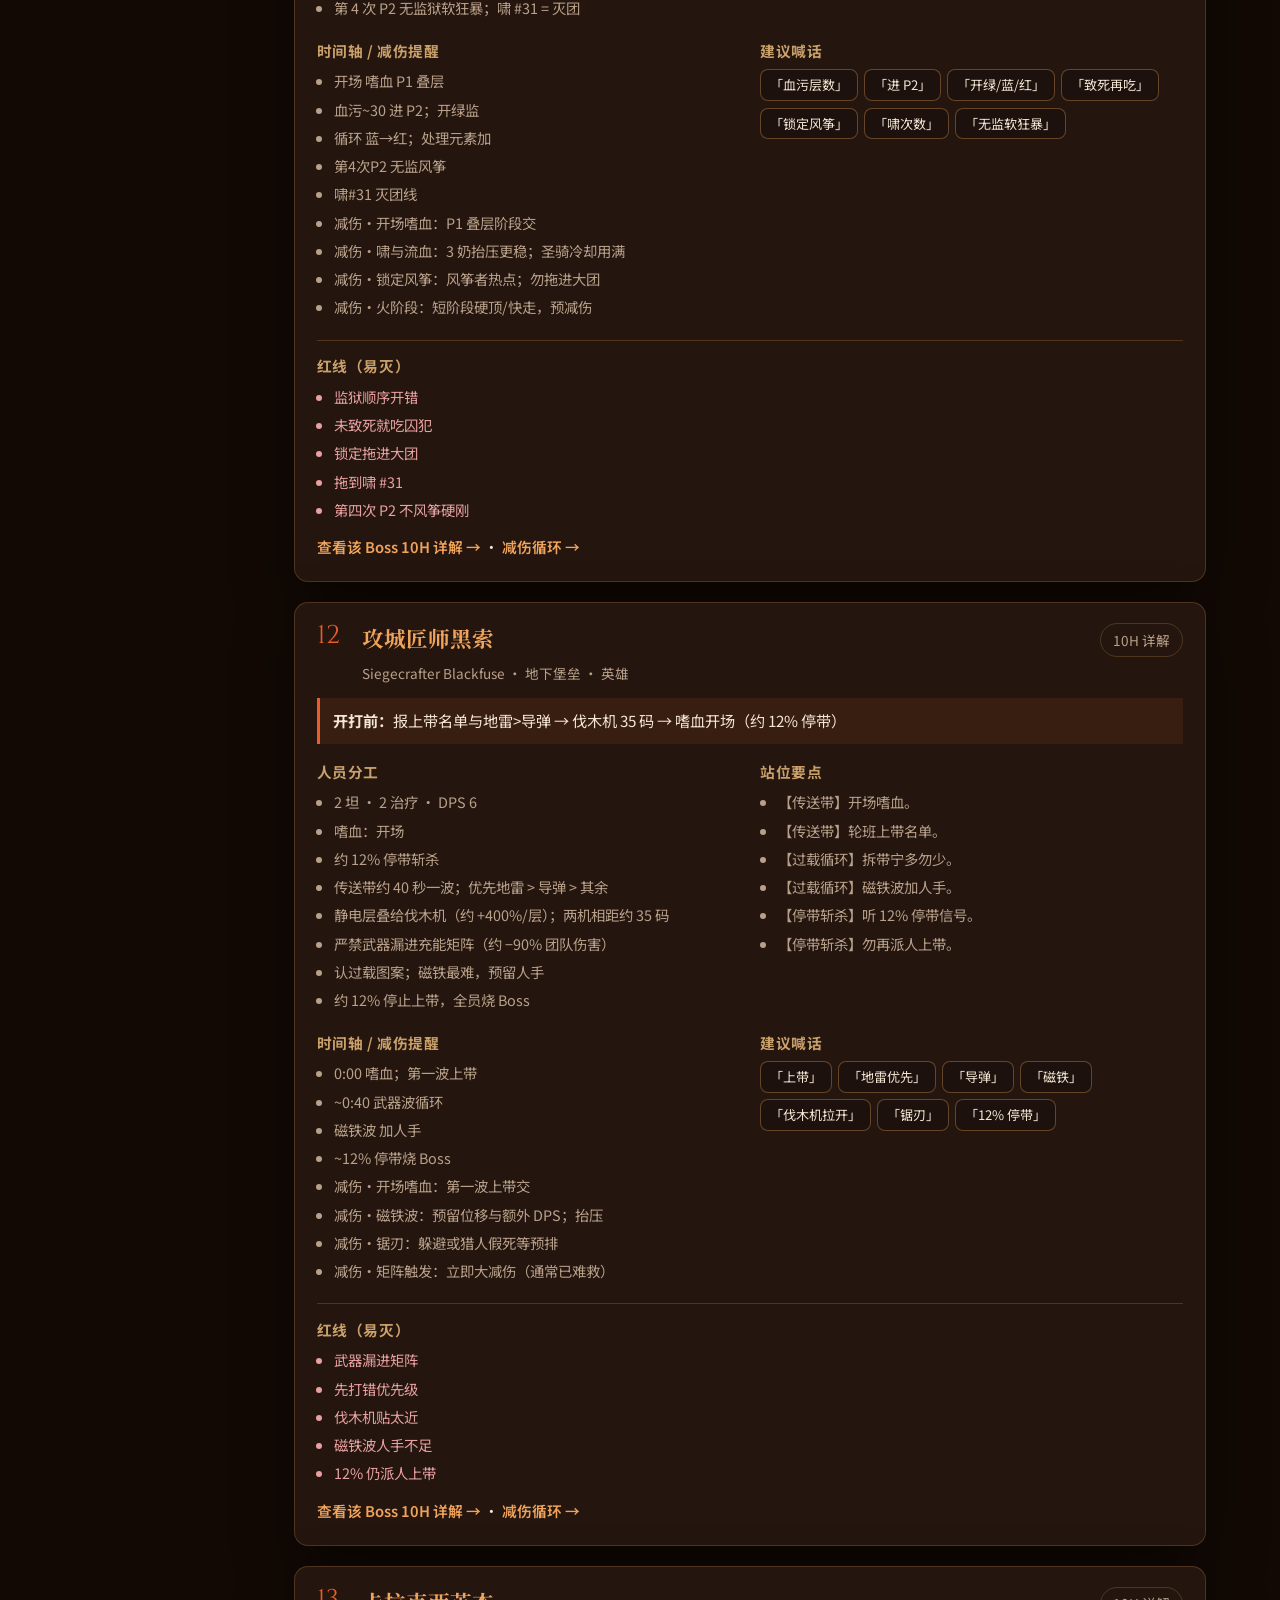
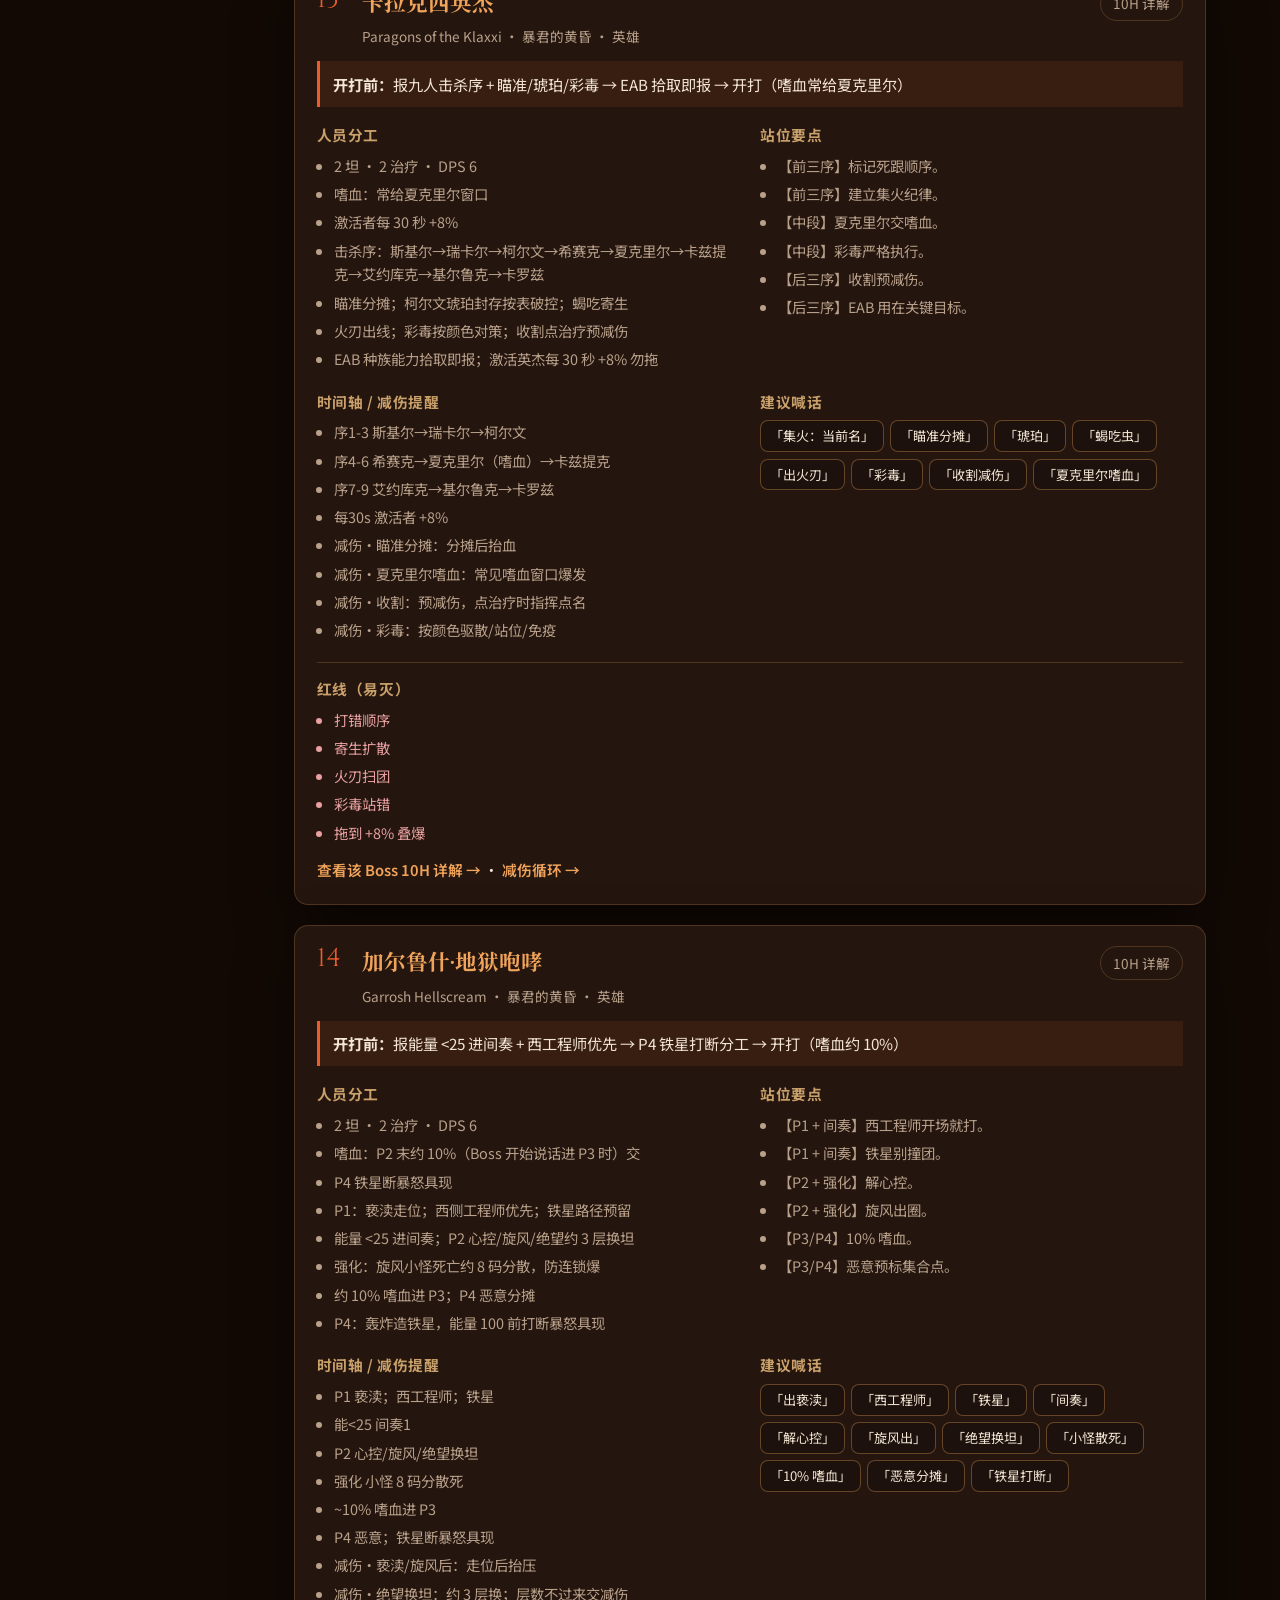
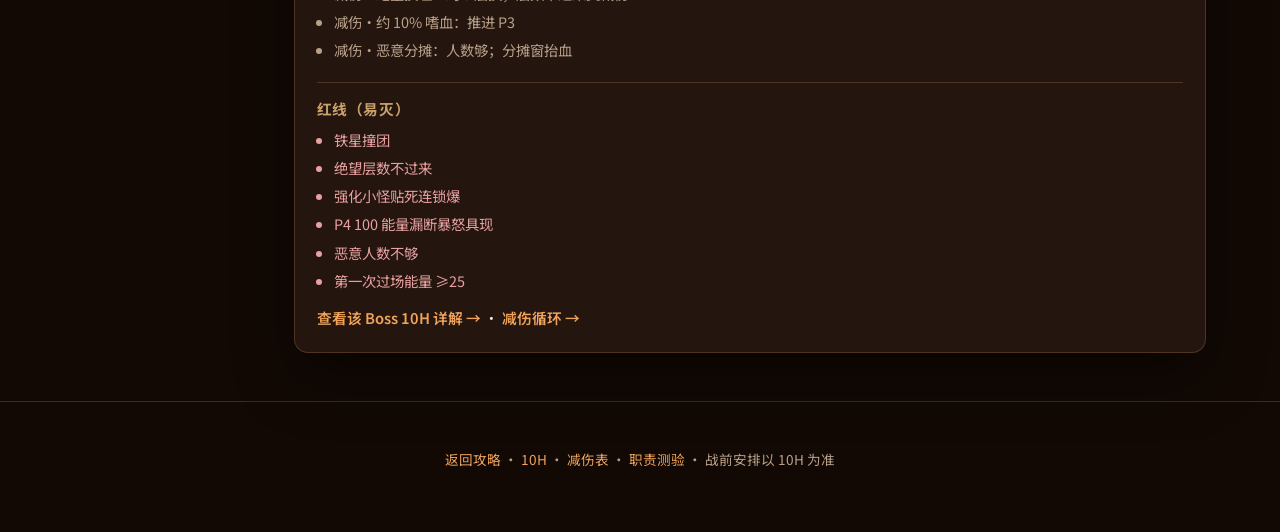
==== commit 2a896262: "按 10H 攻略重写团长战前安排清单。 同步各 Boss 编制检查、站位、时间轴/减伤、喊话与红线，并链到 10H 详解与减伤表。  Co-authored-by: Cursor <cursorage" ====
--- a/brief.html
+++ b/brief.html
@@ -23,6 +23,7 @@
     <nav class="top-nav" aria-label="主导航">
       <a href="index.html">攻略主页</a>
       <a href="h10.html">10H</a>
+      <a href="cds.html">减伤表</a>
       <a href="brief.html" aria-current="page">战前安排</a>
       <a href="quiz.html">测验</a>
     </nav>
@@ -31,8 +32,8 @@
   <main>
     <section class="section brief-hero">
       <div class="section-head">
-        <h2>团长战前安排</h2>
-        <p>英雄难度开打前清单：人员分工、站位、时间轴、喊话与红线。按 Boss 点左侧快速跳转；细节机制仍以攻略页为准。</p>
+        <h2>团长战前安排（10H）</h2>
+        <p>依据 <a href="h10.html">10H 攻略</a> 整理的开打前清单：编制检查、站位、时间轴/减伤、喊话与红线。细节机制仍以 10H 页为准；减伤技能见 <a href="cds.html">减伤表</a>。</p>
       </div>
       <div class="brief-layout">
         <aside class="brief-nav" id="briefNav" aria-label="Boss 列表"></aside>
@@ -42,7 +43,7 @@
   </main>
 
   <footer class="site-footer">
-    <p><a href="index.html">返回攻略</a> · <a href="h10.html">10H</a> · <a href="quiz.html">职责测验</a> · 战前安排以英雄为准</p>
+    <p><a href="index.html">返回攻略</a> · <a href="h10.html">10H</a> · <a href="cds.html">减伤表</a> · <a href="quiz.html">职责测验</a> · 战前安排以 10H 为准</p>
   </footer>
 
   <script src="data.js"></script>
--- a/styles.css
+++ b/styles.css
@@ -908,11 +908,61 @@
   grid-template-columns: 1fr 1fr;
   gap: 0.65rem;
 }
+.brief-h-legend {
+  margin: 0 0 0.75rem;
+  font-size: 0.88rem;
+  color: var(--muted);
+  line-height: 1.55;
+}
+.brief-h-legend .brief-h-badge {
+  margin-right: 0.15rem;
+  vertical-align: middle;
+}
+.brief-h-badge {
+  display: inline-block;
+  flex-shrink: 0;
+  margin-right: 0.25rem;
+  padding: 0.08rem 0.4rem;
+  border-radius: 4px;
+  font-size: 0.68rem;
+  font-weight: 700;
+  font-style: normal;
+  letter-spacing: 0.04em;
+  line-height: 1.3;
+  text-decoration: none;
+  vertical-align: middle;
+  cursor: help;
+}
+.brief-h-only {
+  color: #1a1208;
+  background: linear-gradient(135deg, #e8a54b, #d4782a);
+}
+.brief-h-diff {
+  color: #f4ebe0;
+  background: linear-gradient(135deg, #6b3a2a, #9a4f28);
+  border: 1px solid rgba(232, 165, 75, 0.45);
+}
 .brief-skill {
   padding: 0.65rem 0.75rem;
   border: 1px solid var(--line);
   border-radius: 10px;
   background: rgba(0, 0, 0, 0.18);
+}
+.brief-skill.is-h-only {
+  border-color: rgba(212, 120, 42, 0.55);
+  background: linear-gradient(
+    135deg,
+    rgba(212, 120, 42, 0.12),
+    rgba(0, 0, 0, 0.18)
+  );
+}
+.brief-skill.is-h-diff {
+  border-color: rgba(154, 79, 40, 0.5);
+  background: linear-gradient(
+    135deg,
+    rgba(107, 58, 42, 0.22),
+    rgba(0, 0, 0, 0.18)
+  );
 }
 .brief-skill h5 {
   margin: 0 0 0.35rem;
@@ -1331,16 +1381,108 @@
   letter-spacing: 0.06em;
 }
 
-@media (max-width: 960px) {
-  .h10-layout { grid-template-columns: 1fr; }
-  .h10-nav {
-    position: static;
-    max-height: none;
-    display: grid;
-    grid-template-columns: repeat(2, 1fr);
+.brief-nav-link.is-active,
+.brief-nav-link[aria-current="true"] {
+  color: var(--ink);
+  background: rgba(232, 93, 42, 0.14);
+  border-color: rgba(232, 93, 42, 0.45);
+}
+.brief-nav-link.is-active .brief-nav-idx,
+.brief-nav-link[aria-current="true"] .brief-nav-idx {
+  color: var(--accent);
+}
+
+/* 10H 当前 Boss 吸顶条（小屏为主） */
+.h10-reading-bar {
+  display: none;
+  position: sticky;
+  top: var(--site-header-h, 4.5rem);
+  z-index: 35;
+  margin: 0 0 1rem;
+  padding: 0.65rem 0.85rem;
+  border: 1px solid var(--line);
+  border-radius: 12px;
+  background: rgba(18, 9, 4, 0.92);
+  backdrop-filter: blur(12px);
+  box-shadow: var(--shadow);
+  gap: 0.65rem;
+  align-items: center;
+  justify-content: space-between;
+  flex-wrap: wrap;
+}
+.h10-reading-bar:not([hidden]) {
+  display: flex;
+}
+.h10-now {
+  display: flex;
+  align-items: baseline;
+  gap: 0.45rem;
+  min-width: 0;
+  flex: 1 1 auto;
+}
+.h10-now-label {
+  font-size: 0.75rem;
+  letter-spacing: 0.08em;
+  color: var(--muted);
+  text-transform: uppercase;
+  flex-shrink: 0;
+}
+.h10-now-idx {
+  font-family: var(--font-display);
+  font-size: 1.15rem;
+  color: var(--accent);
+  line-height: 1;
+  flex-shrink: 0;
+}
+.h10-now-name {
+  font-family: var(--font-display);
+  font-size: 1.05rem;
+  color: var(--accent-2);
+  white-space: nowrap;
+  overflow: hidden;
+  text-overflow: ellipsis;
+}
+.h10-now-actions {
+  display: flex;
+  gap: 0.4rem;
+  flex-shrink: 0;
+}
+.h10-now-btn {
+  appearance: none;
+  border: 1px solid var(--line);
+  background: rgba(0, 0, 0, 0.28);
+  color: var(--ink);
+  border-radius: 8px;
+  padding: 0.35rem 0.65rem;
+  font-size: 0.82rem;
+  cursor: pointer;
+  line-height: 1.2;
+  text-decoration: none;
+}
+.h10-now-btn:hover:not(:disabled) {
+  border-color: rgba(232, 93, 42, 0.45);
+  color: var(--accent-2);
+}
+.h10-now-btn:disabled {
+  opacity: 0.4;
+  cursor: not-allowed;
+}
+a.h10-now-toc {
+  display: inline-flex;
+  align-items: center;
+}
+.h10-page .brief-card {
+  scroll-margin-top: calc(var(--site-header-h, 4.5rem) + 4.25rem);
+}
+.h10-page .brief-nav {
+  scroll-margin-top: calc(var(--site-header-h, 4.5rem) + 1rem);
+}
+
+@media (min-width: 961px) {
+  .h10-page .brief-nav {
+    top: calc(var(--site-header-h, 4.5rem) + 0.75rem);
+    max-height: calc(100vh - var(--site-header-h, 4.5rem) - 1.5rem);
   }
-  .h10-skill-grid,
-  .h10-roles { grid-template-columns: 1fr; }
 }
 
 @media (max-width: 960px) {
@@ -1357,6 +1499,29 @@
   .brief-roles { grid-template-columns: 1fr; }
 }
 
+@media (max-width: 640px) {
+  .h10-now-actions {
+    width: 100%;
+  }
+  .h10-now-btn {
+    flex: 1;
+    justify-content: center;
+    text-align: center;
+  }
+}
+
+@media (max-width: 960px) {
+  .h10-layout { grid-template-columns: 1fr; }
+  .h10-nav {
+    position: static;
+    max-height: none;
+    display: grid;
+    grid-template-columns: repeat(2, 1fr);
+  }
+  .h10-skill-grid,
+  .h10-roles { grid-template-columns: 1fr; }
+}
+
 @media (max-width: 960px) {
   .hero { grid-template-columns: 1fr; min-height: auto; padding-top: 2rem; }
   .hero-art { order: -1; }
@@ -1375,3 +1540,191 @@
   .quiz-actions { justify-content: stretch; }
   .quiz-actions .btn { flex: 1; }
 }
+
+
+/* —— 10H 减伤与抬血速查 —— */
+.h10-cds-link {
+  margin: 0.55rem 0 0;
+  font-size: 0.95rem;
+}
+.h10-cds-link a {
+  color: var(--accent-2);
+  font-weight: 600;
+}
+.cds-page .h10-roster {
+  margin: 0.5rem 0 0;
+  color: var(--accent-2);
+  font-size: 0.95rem;
+}
+.cds-comp-grid,
+.cds-card-grid {
+  display: grid;
+  grid-template-columns: repeat(auto-fit, minmax(220px, 1fr));
+  gap: 0.75rem;
+}
+.cds-comp,
+.cds-card {
+  padding: 0.75rem 0.85rem;
+  border: 1px solid var(--line);
+  border-radius: 10px;
+  background: rgba(0, 0, 0, 0.2);
+}
+.cds-comp h5,
+.cds-card h5 {
+  margin: 0 0 0.35rem;
+  font-size: 1rem;
+  color: var(--accent-2);
+  display: flex;
+  flex-wrap: wrap;
+  gap: 0.4rem;
+  align-items: baseline;
+}
+.cds-comp h5 span,
+.cds-card h5 span {
+  font-weight: 400;
+  font-size: 0.8rem;
+  color: var(--muted);
+}
+.cds-comp-heals {
+  margin: 0 0 0.35rem;
+  color: var(--heal);
+  font-weight: 600;
+  font-size: 0.92rem;
+}
+.cds-comp p,
+.cds-card p {
+  margin: 0;
+  font-size: 0.9rem;
+  color: var(--muted);
+  line-height: 1.5;
+}
+.cds-effect {
+  margin: 0 0 0.3rem !important;
+  color: var(--ink) !important;
+  font-size: 0.88rem !important;
+}
+.cds-card--dr {
+  border-color: rgba(74, 144, 217, 0.35);
+  background: linear-gradient(135deg, rgba(74, 144, 217, 0.1), rgba(0, 0, 0, 0.2));
+}
+.cds-card--heal {
+  border-color: rgba(95, 191, 122, 0.35);
+  background: linear-gradient(135deg, rgba(95, 191, 122, 0.1), rgba(0, 0, 0, 0.2));
+}
+.cds-card--ext {
+  border-color: rgba(201, 160, 106, 0.35);
+}
+.cds-boss-head {
+  margin: 1.25rem 0 0.65rem;
+  padding: 0 0.15rem;
+}
+.cds-boss-head h3 {
+  margin: 0 0 0.25rem;
+  font-family: var(--font-display);
+  font-size: 1.15rem;
+  color: var(--accent-2);
+}
+.cds-boss-head p {
+  margin: 0;
+  color: var(--muted);
+  font-size: 0.9rem;
+}
+.cds-table-wrap {
+  overflow-x: auto;
+  -webkit-overflow-scrolling: touch;
+}
+.cds-table {
+  width: 100%;
+  border-collapse: collapse;
+  font-size: 0.9rem;
+}
+.cds-table th,
+.cds-table td {
+  padding: 0.55rem 0.65rem;
+  border-bottom: 1px solid var(--line);
+  text-align: left;
+  vertical-align: top;
+  line-height: 1.45;
+}
+.cds-table thead th {
+  color: var(--bronze);
+  font-size: 0.78rem;
+  font-weight: 700;
+  letter-spacing: 0.04em;
+  white-space: nowrap;
+}
+.cds-table tbody th {
+  color: var(--ink);
+  font-weight: 600;
+  min-width: 8rem;
+}
+.cds-table td {
+  color: var(--muted);
+}
+.cds-tag {
+  display: inline-block;
+  margin-right: 0.35rem;
+  padding: 0.05rem 0.32rem;
+  border-radius: 3px;
+  font-size: 0.68rem;
+  font-weight: 700;
+  letter-spacing: 0.04em;
+  vertical-align: middle;
+}
+.cds-tag-dr {
+  color: #0d1a28;
+  background: #6aa3e0;
+}
+.cds-tag-heal {
+  color: #0d1a12;
+  background: #6fd08a;
+}
+
+@media (max-width: 900px) {
+  .cds-comp-grid {
+    grid-template-columns: 1fr;
+  }
+}
+
+@media (max-width: 640px) {
+  .cds-table thead {
+    display: none;
+  }
+  .cds-table,
+  .cds-table tbody,
+  .cds-table tr,
+  .cds-table th,
+  .cds-table td {
+    display: block;
+    width: 100%;
+  }
+  .cds-table tr {
+    padding: 0.65rem 0;
+    border-bottom: 1px solid var(--line);
+  }
+  .cds-table tbody th {
+    padding-bottom: 0.25rem;
+    border-bottom: none;
+  }
+  .cds-table td {
+    border-bottom: none;
+    padding: 0.2rem 0.65rem;
+  }
+  .cds-table td::before {
+    display: block;
+    font-size: 0.7rem;
+    color: var(--bronze);
+    margin-bottom: 0.1rem;
+  }
+  .cds-table td:nth-child(2)::before { content: "团减 / 外置"; }
+  .cds-table td:nth-child(3)::before { content: "抬血"; }
+  .cds-table td:nth-child(4)::before { content: "备注"; }
+}
+
+.brief-more {
+  margin: 0.85rem 0 0;
+  font-size: 0.92rem;
+}
+.brief-more a {
+  font-weight: 600;
+}
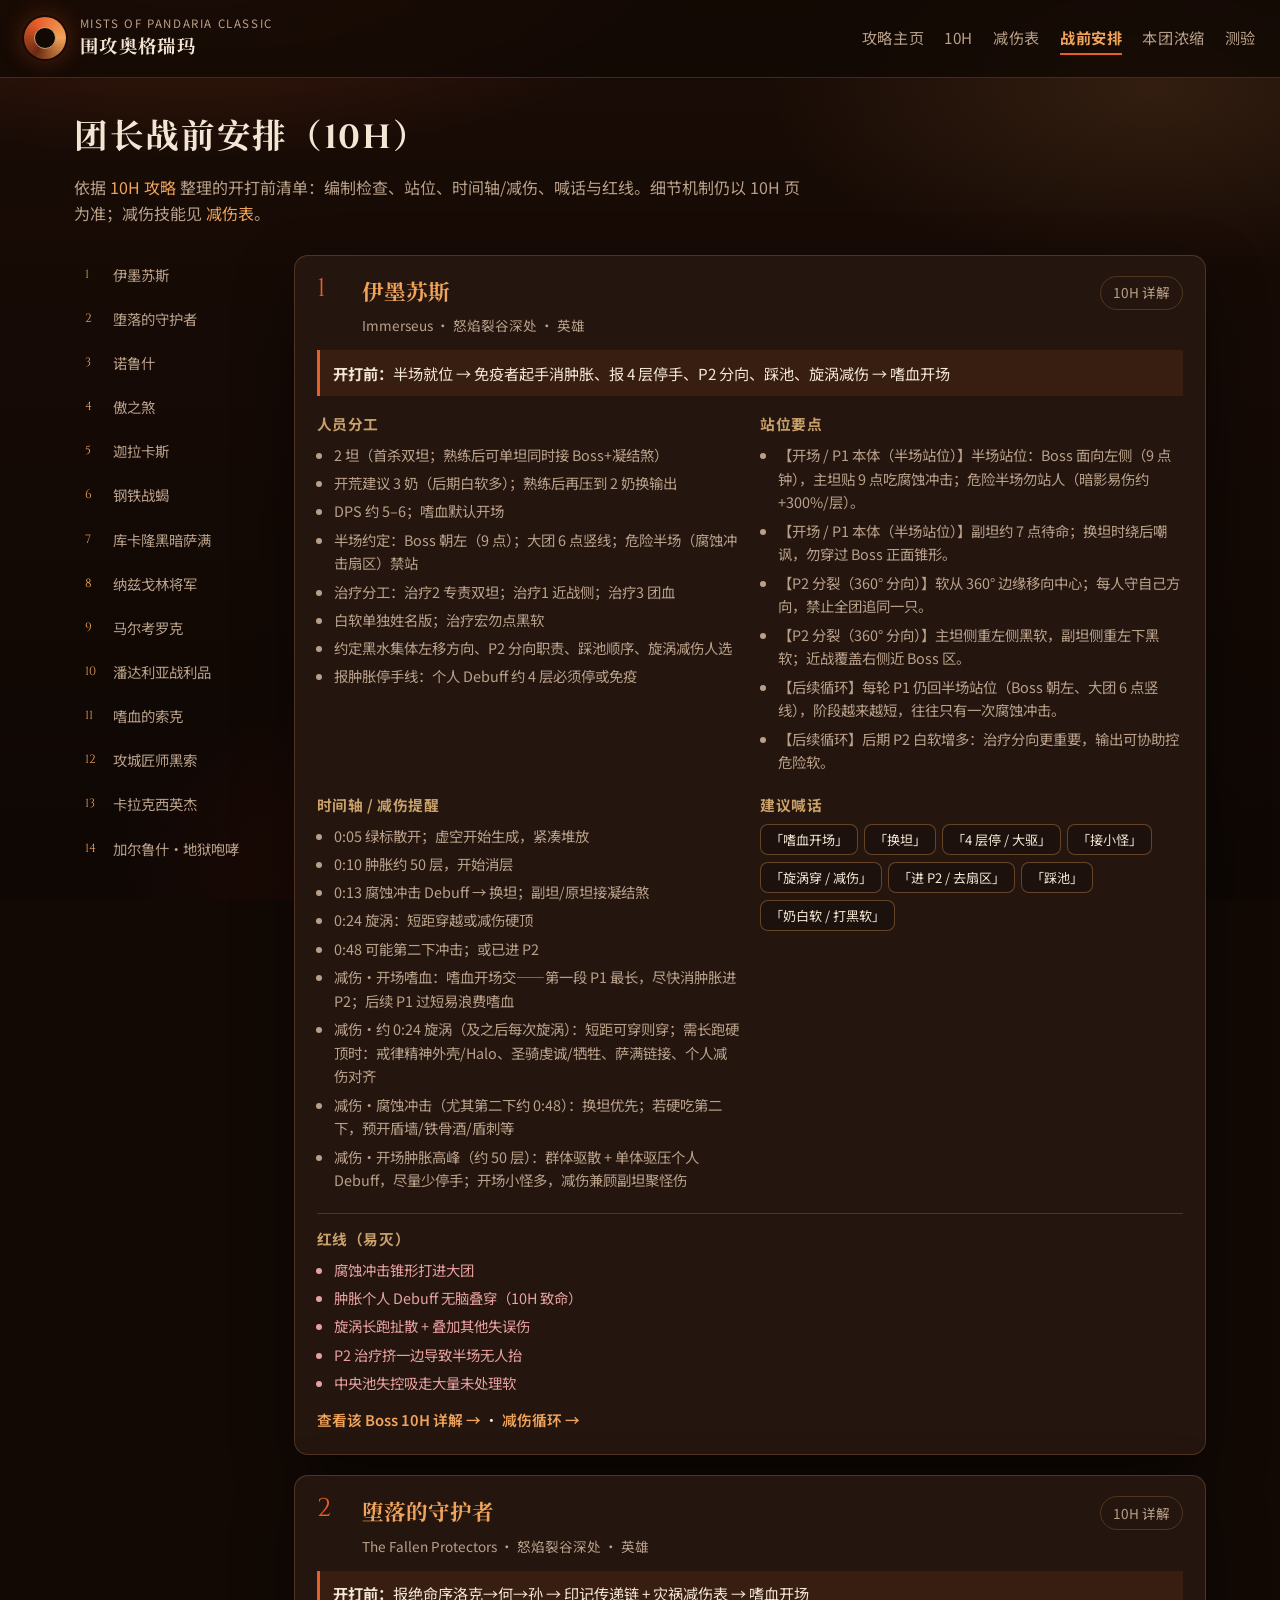
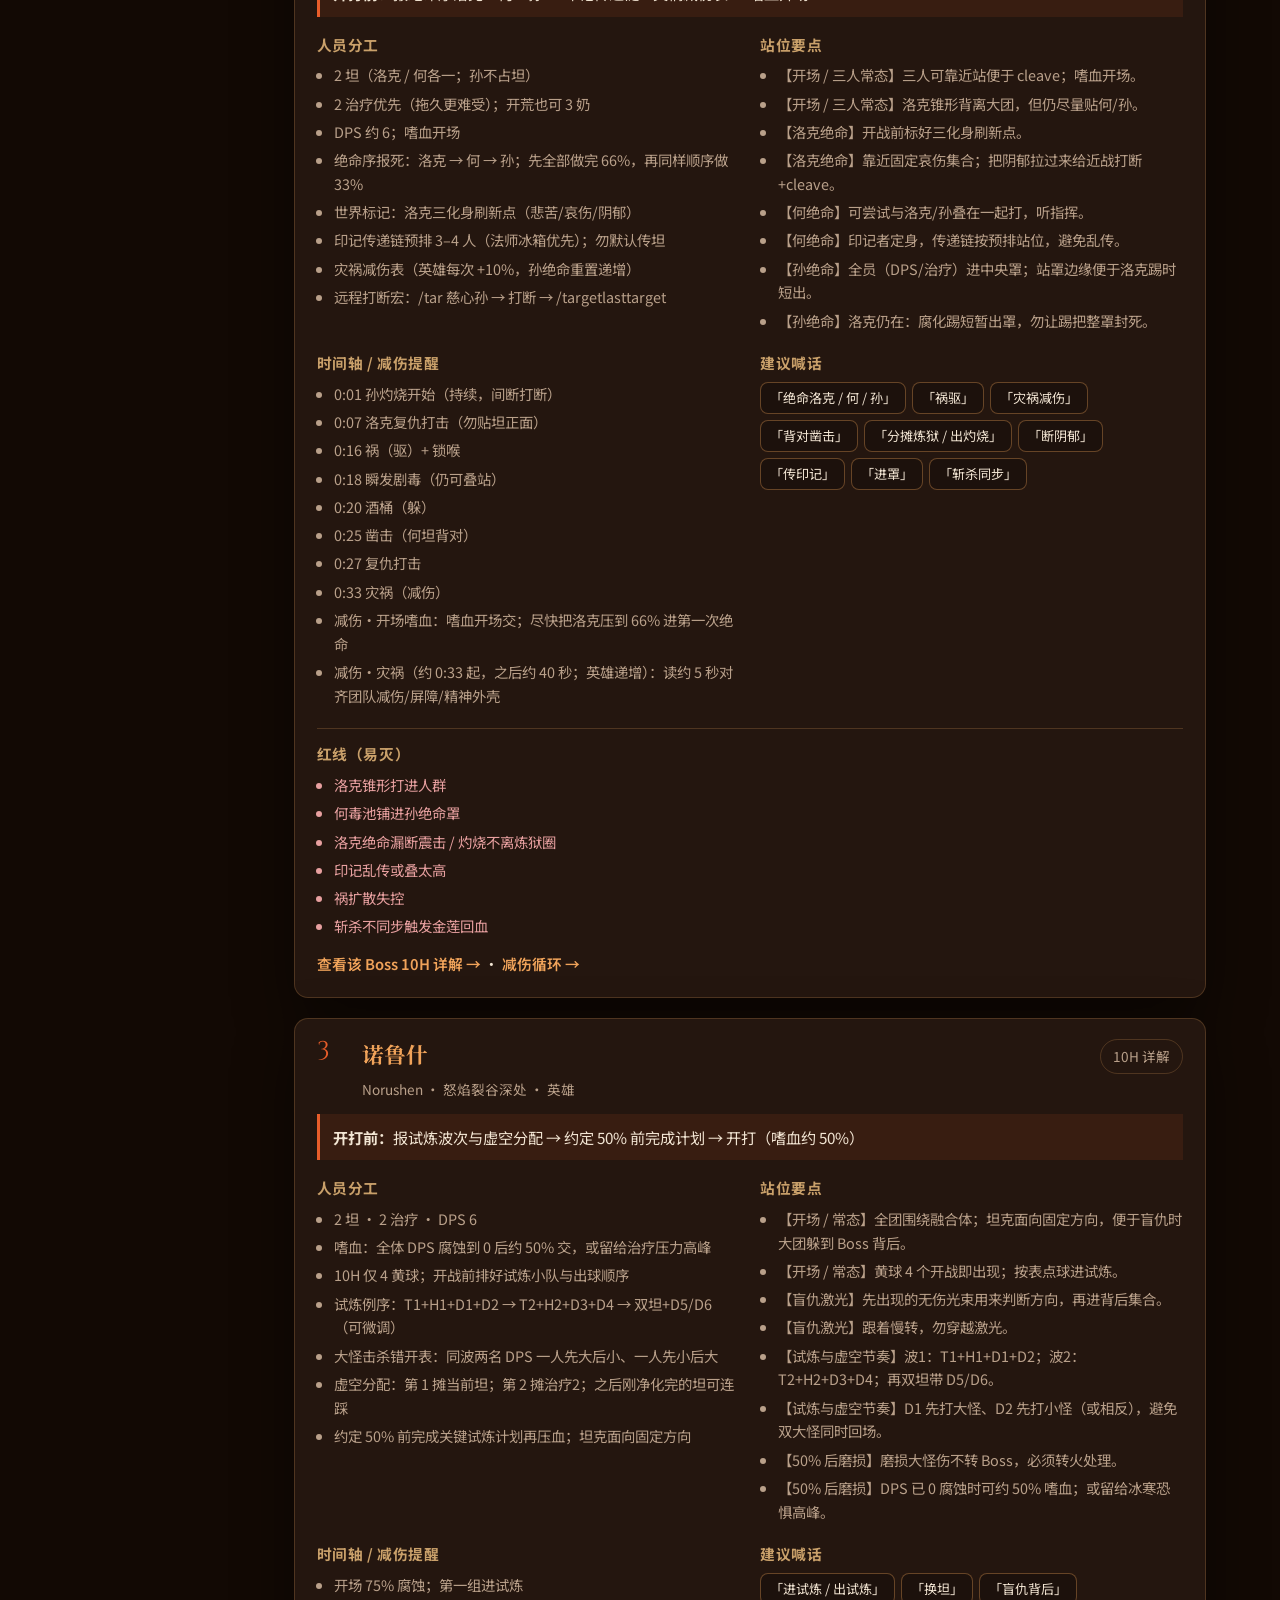
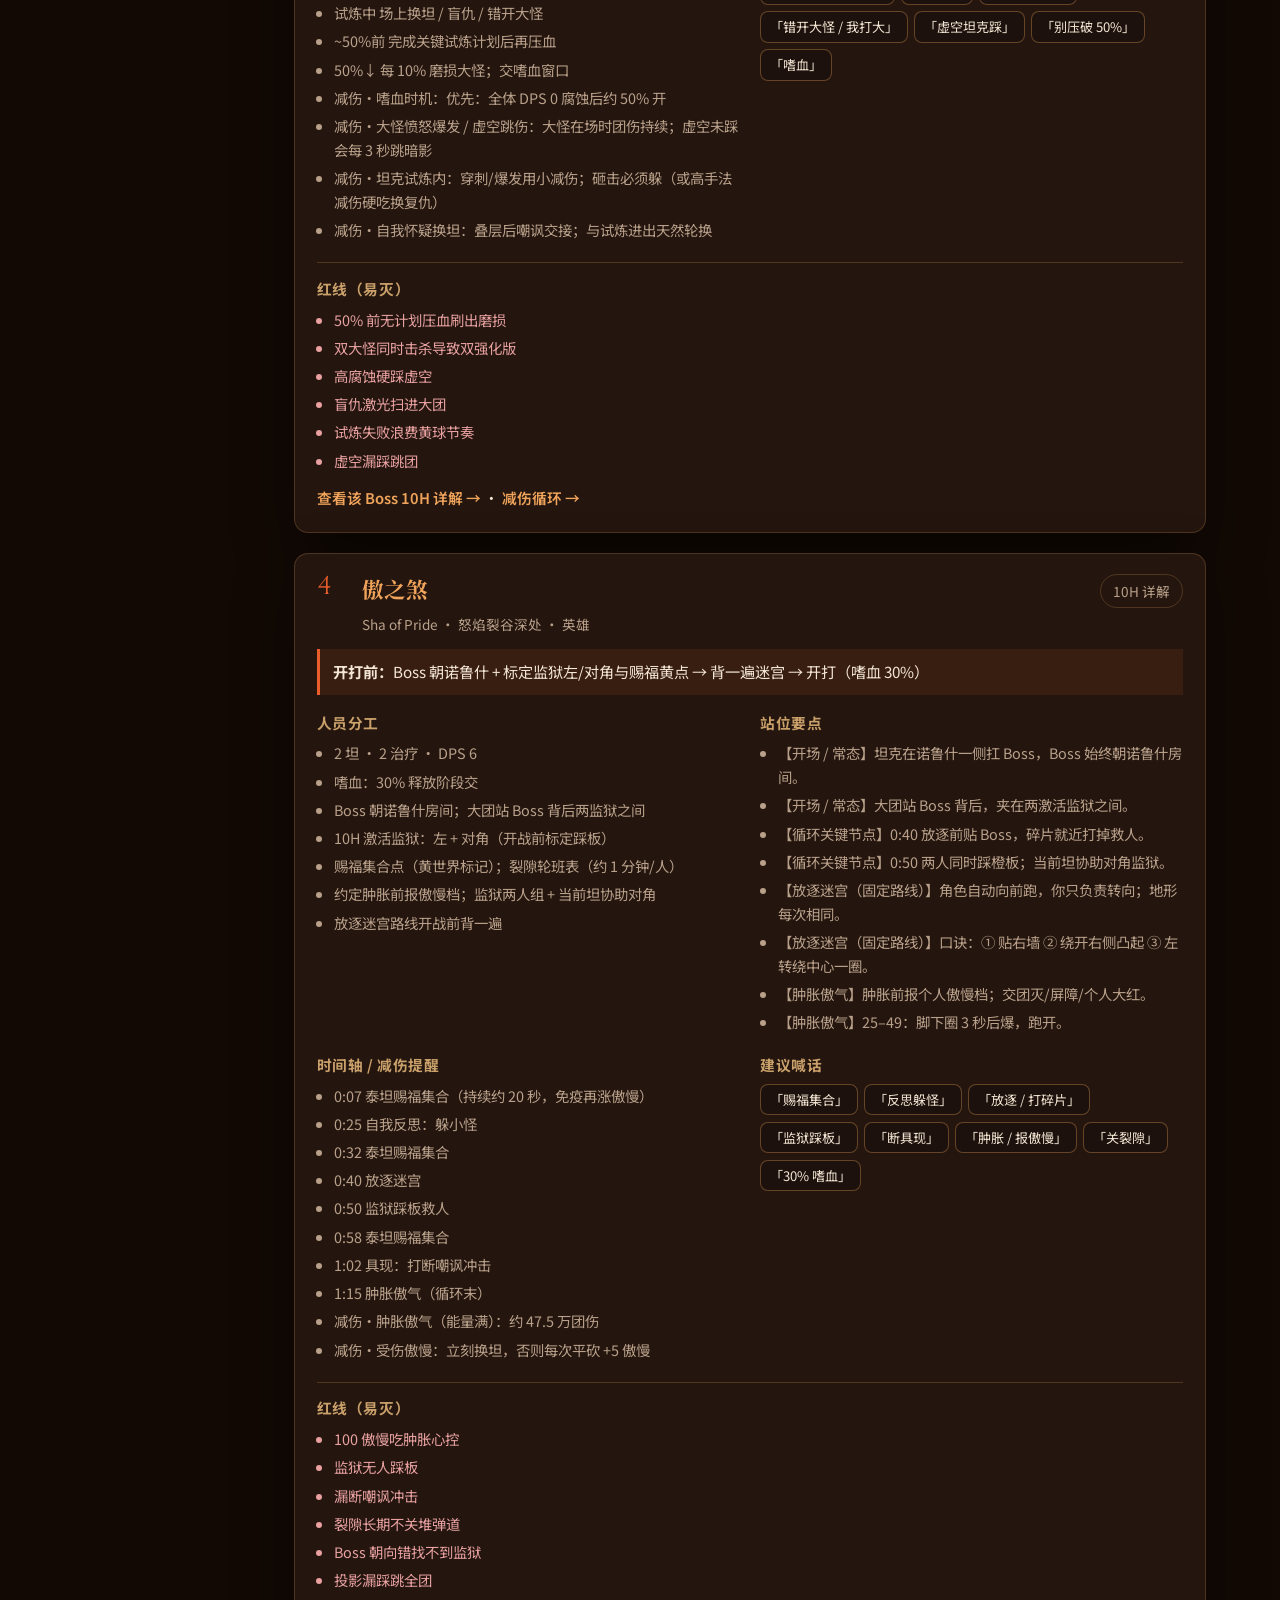
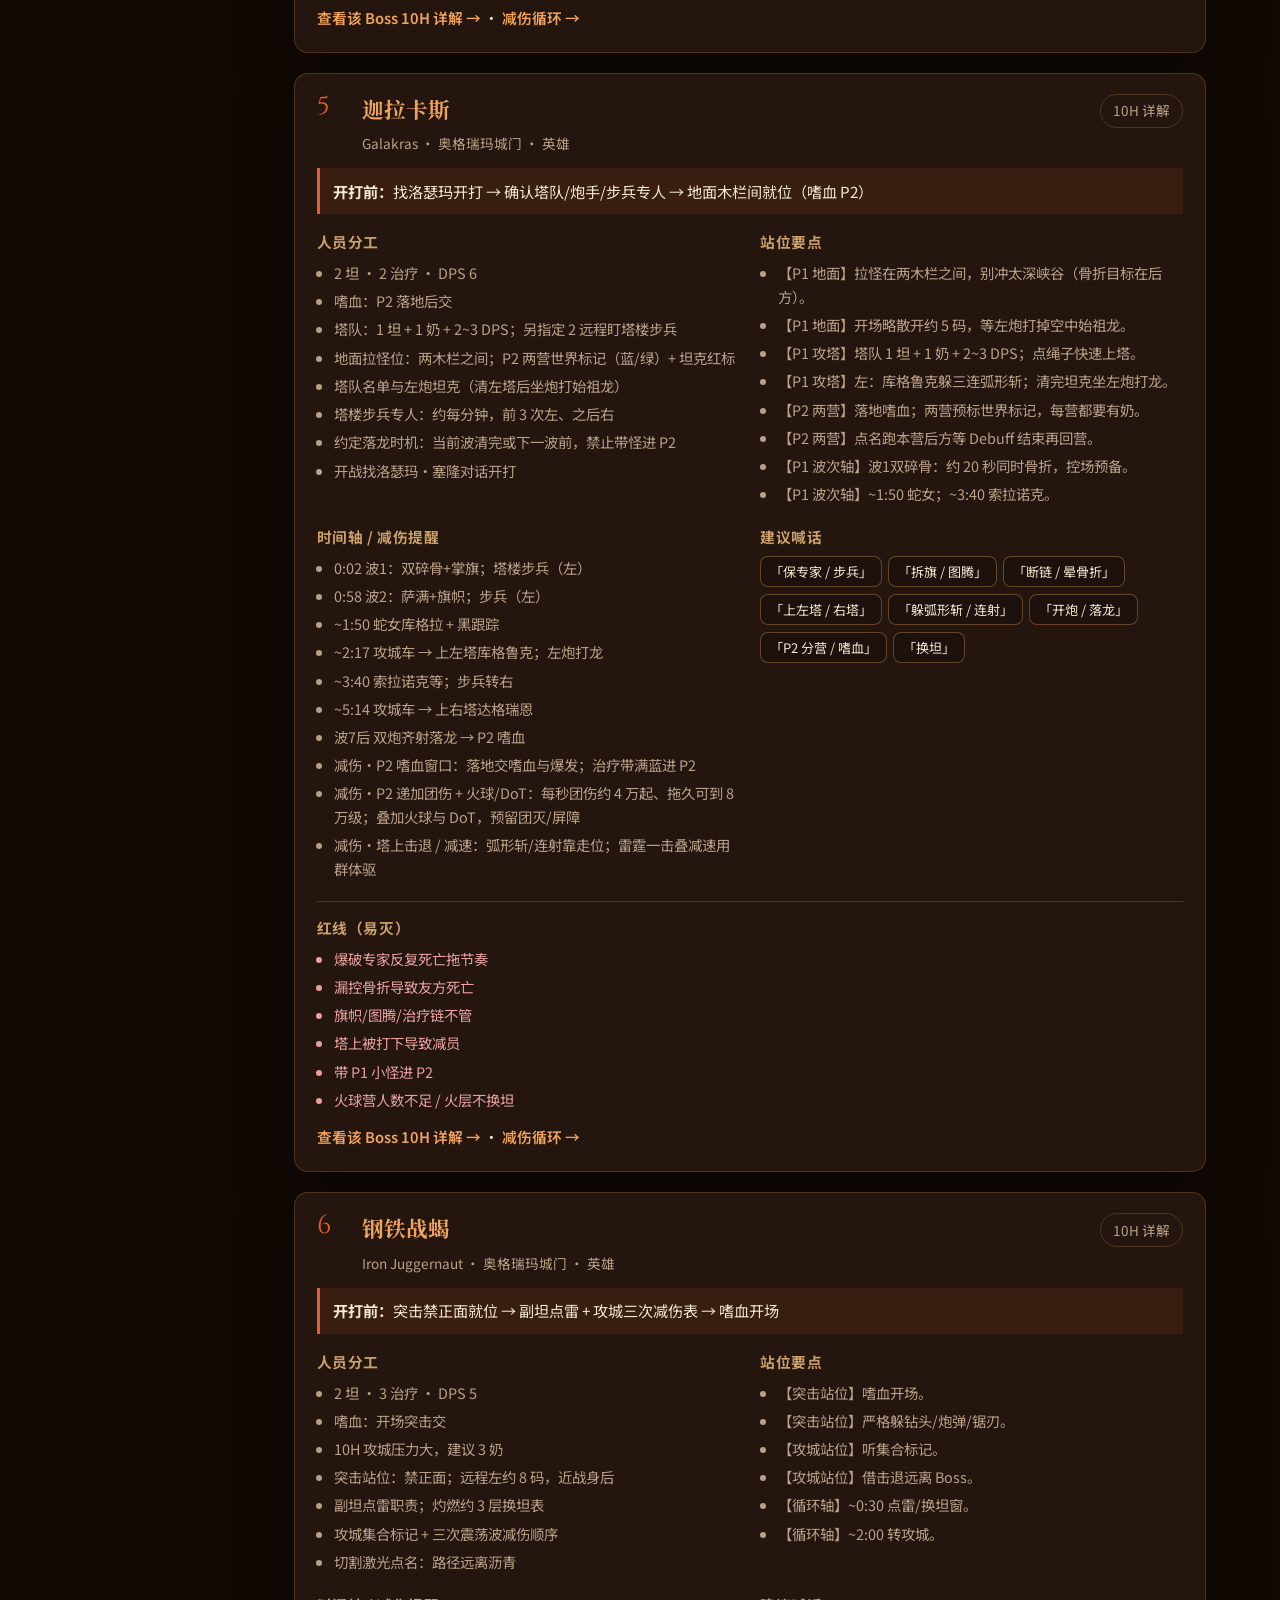
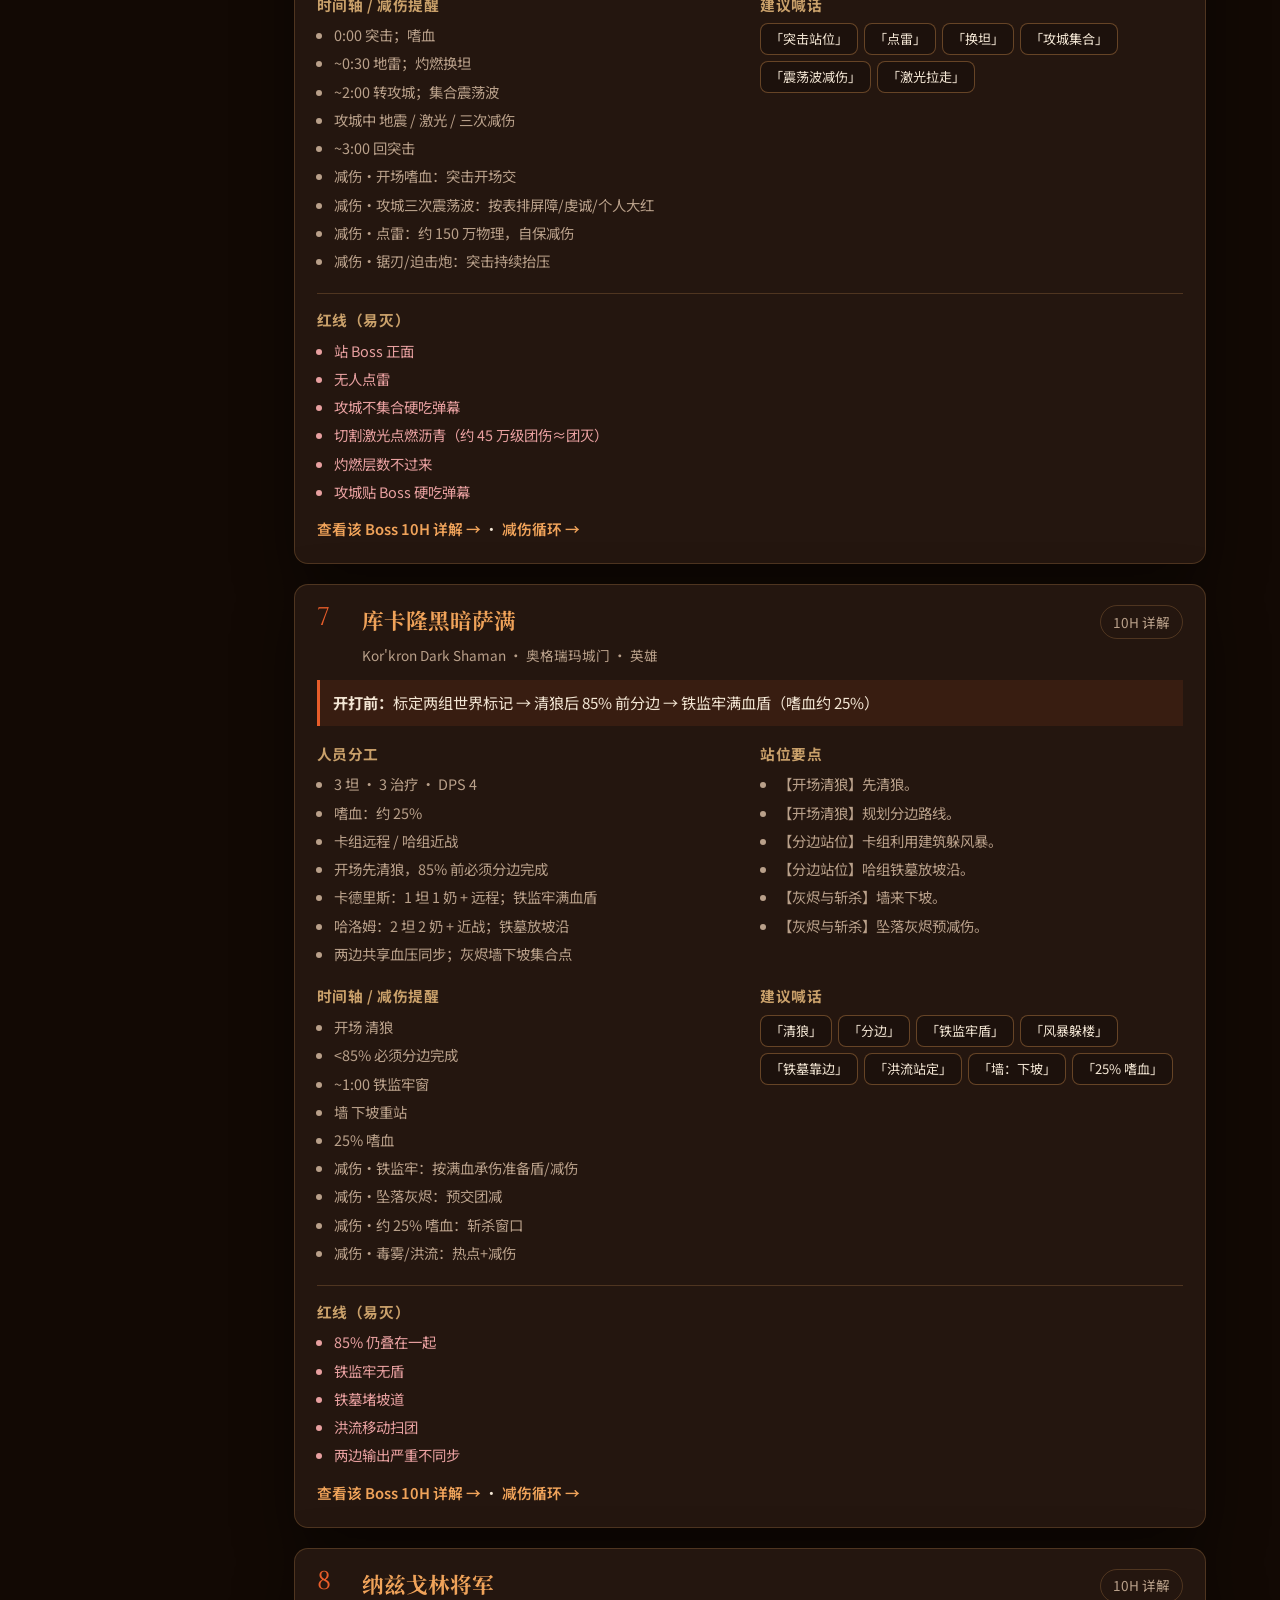
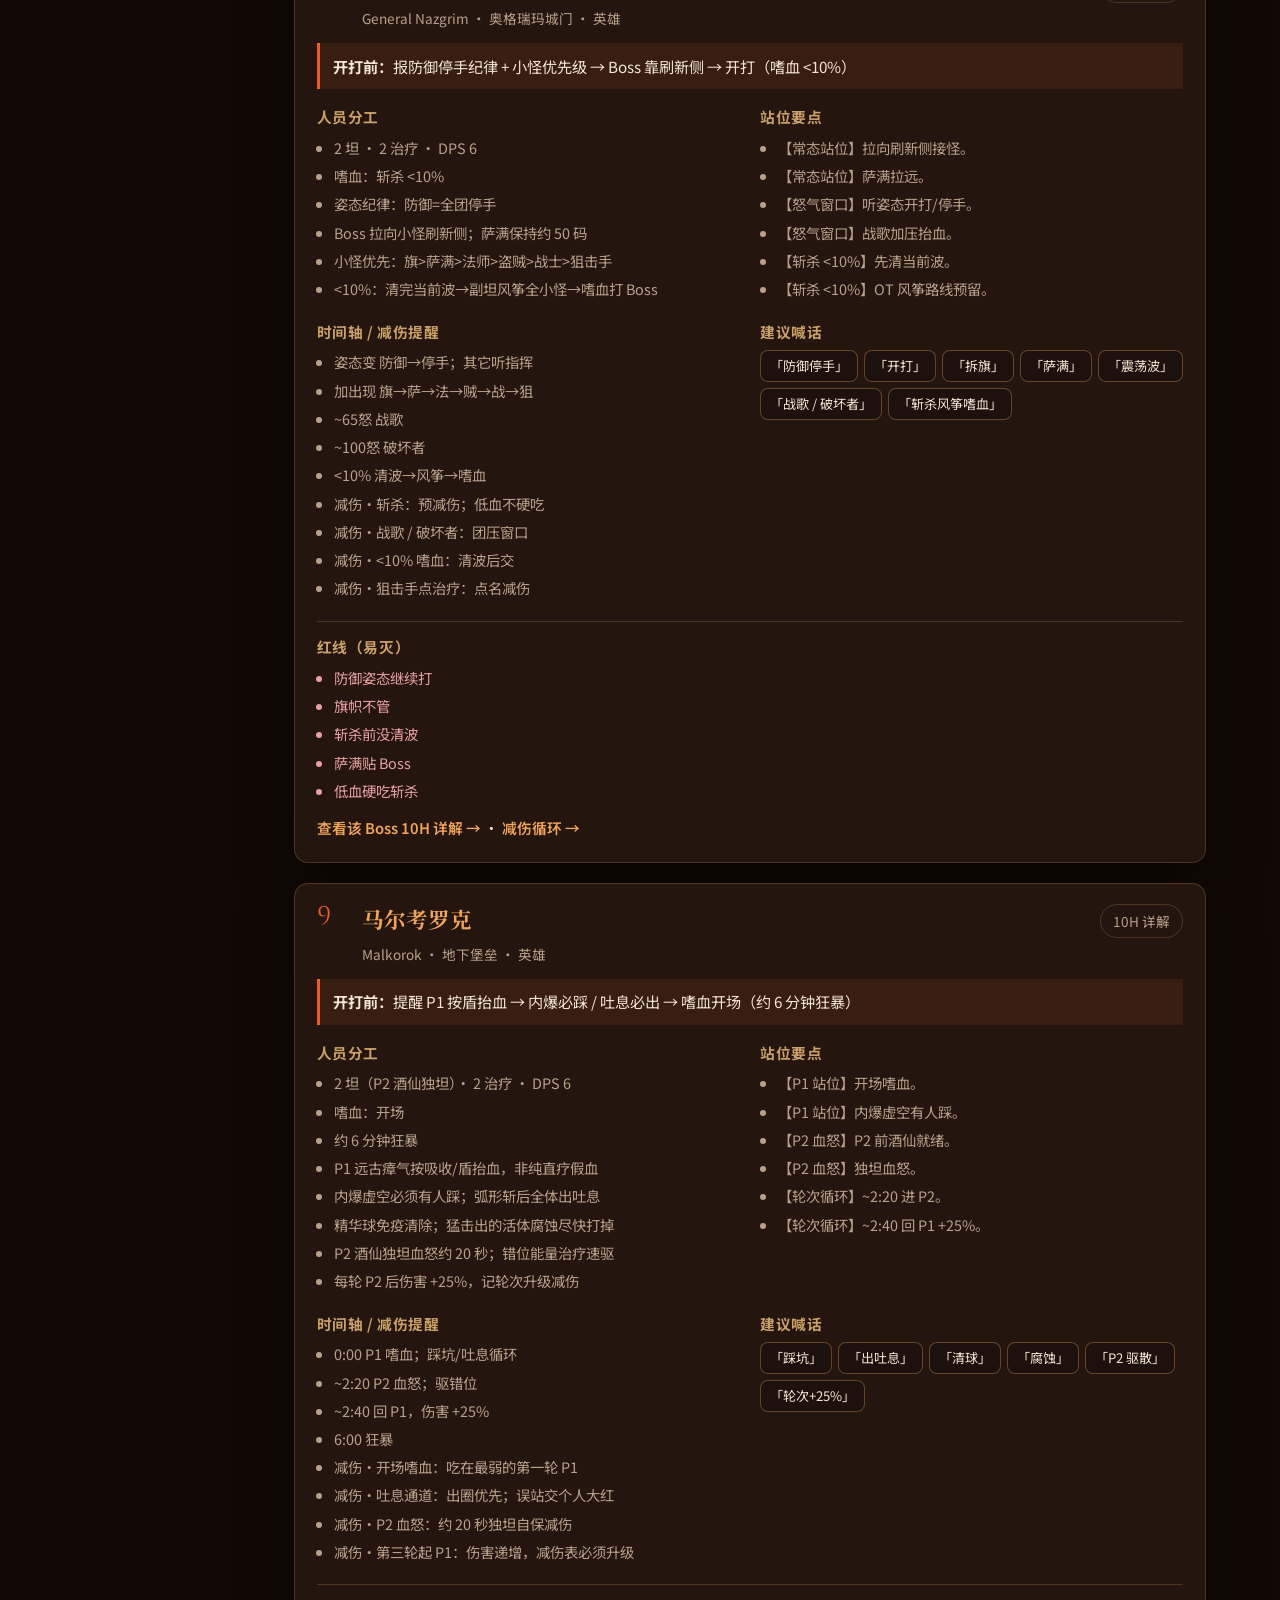
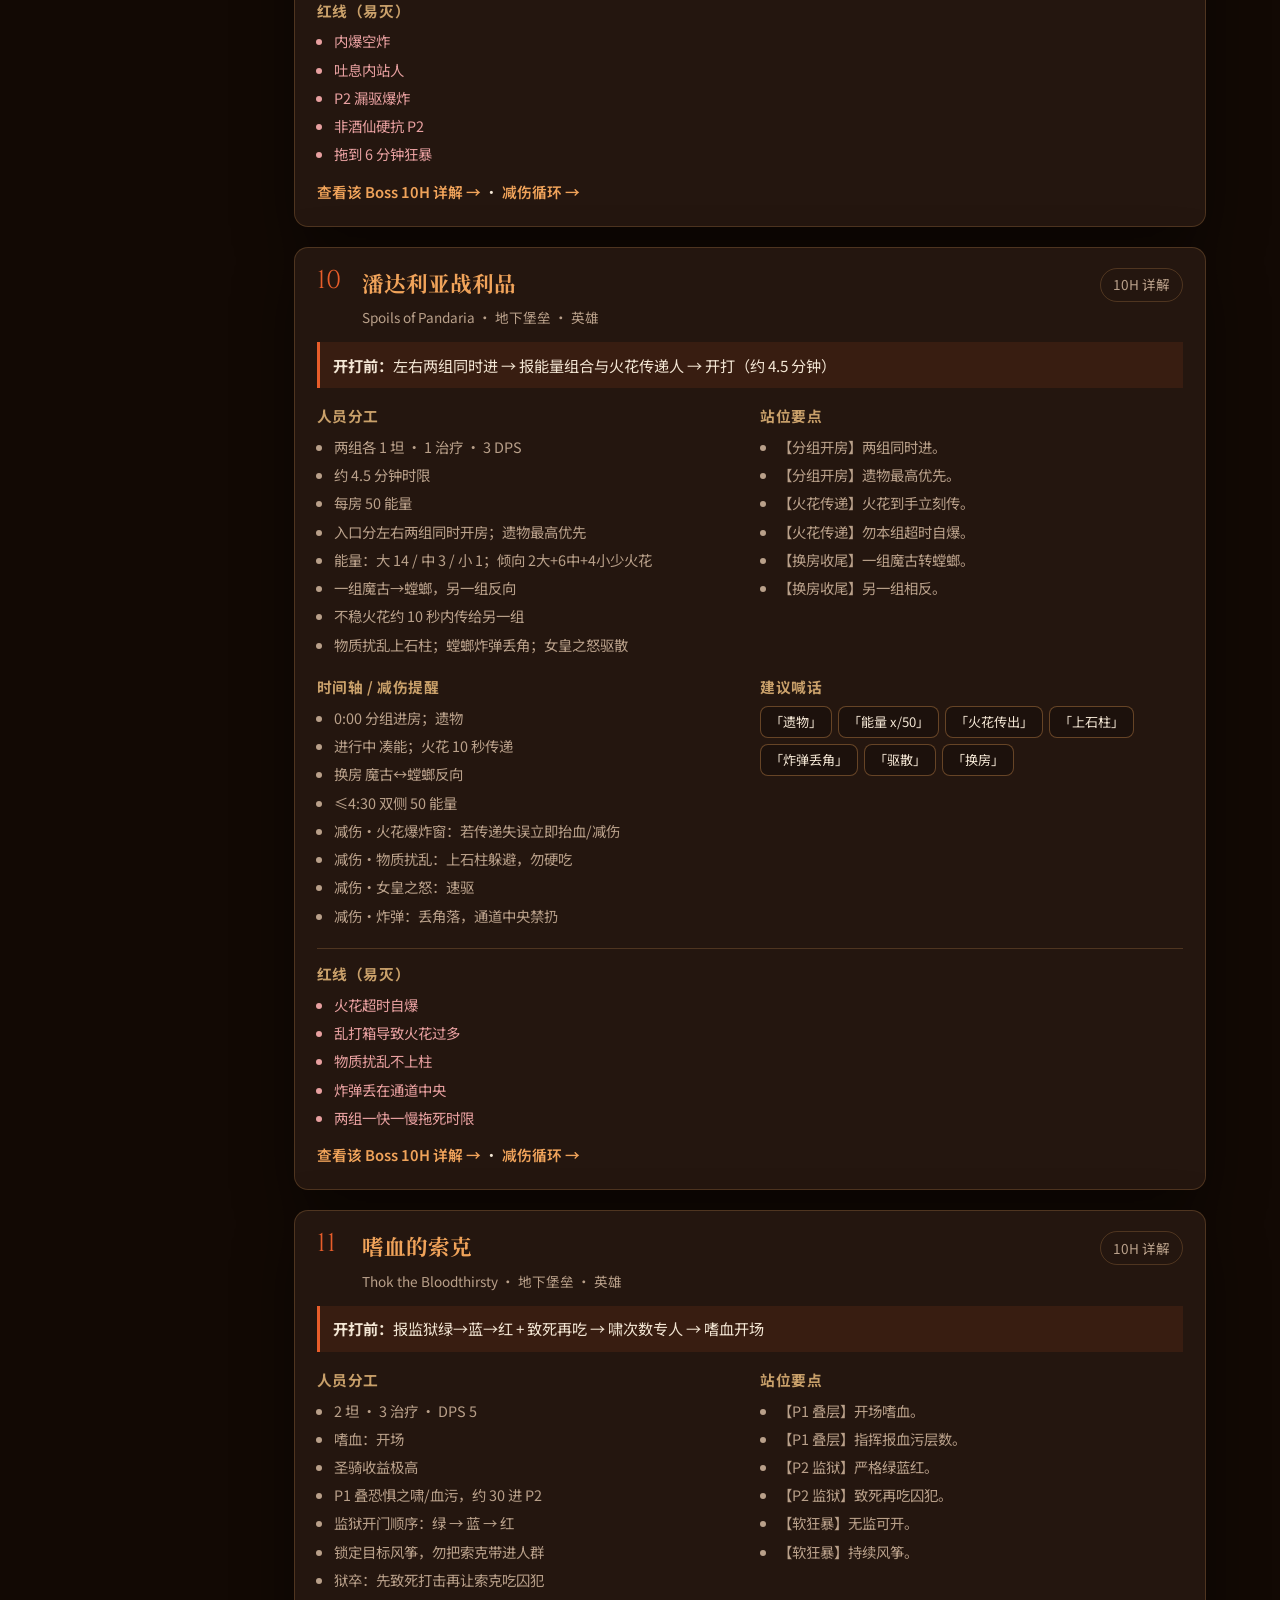
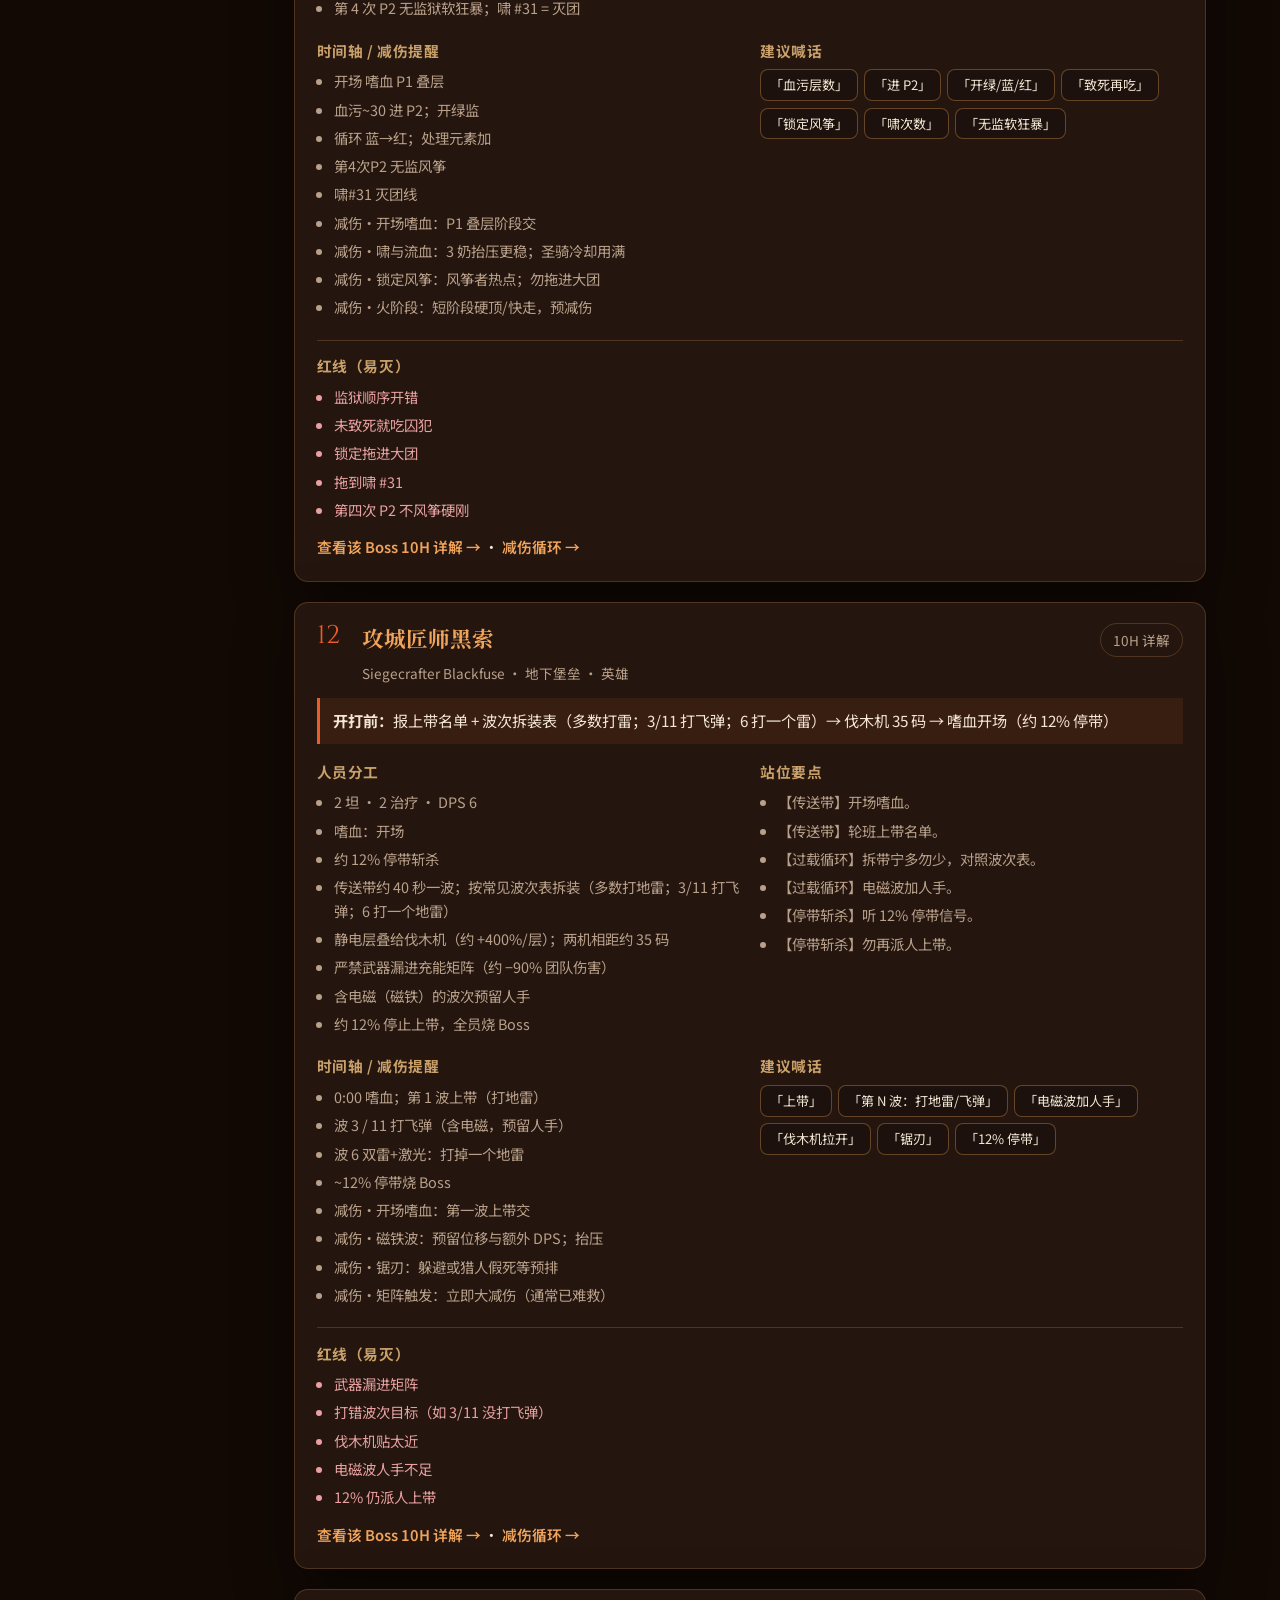
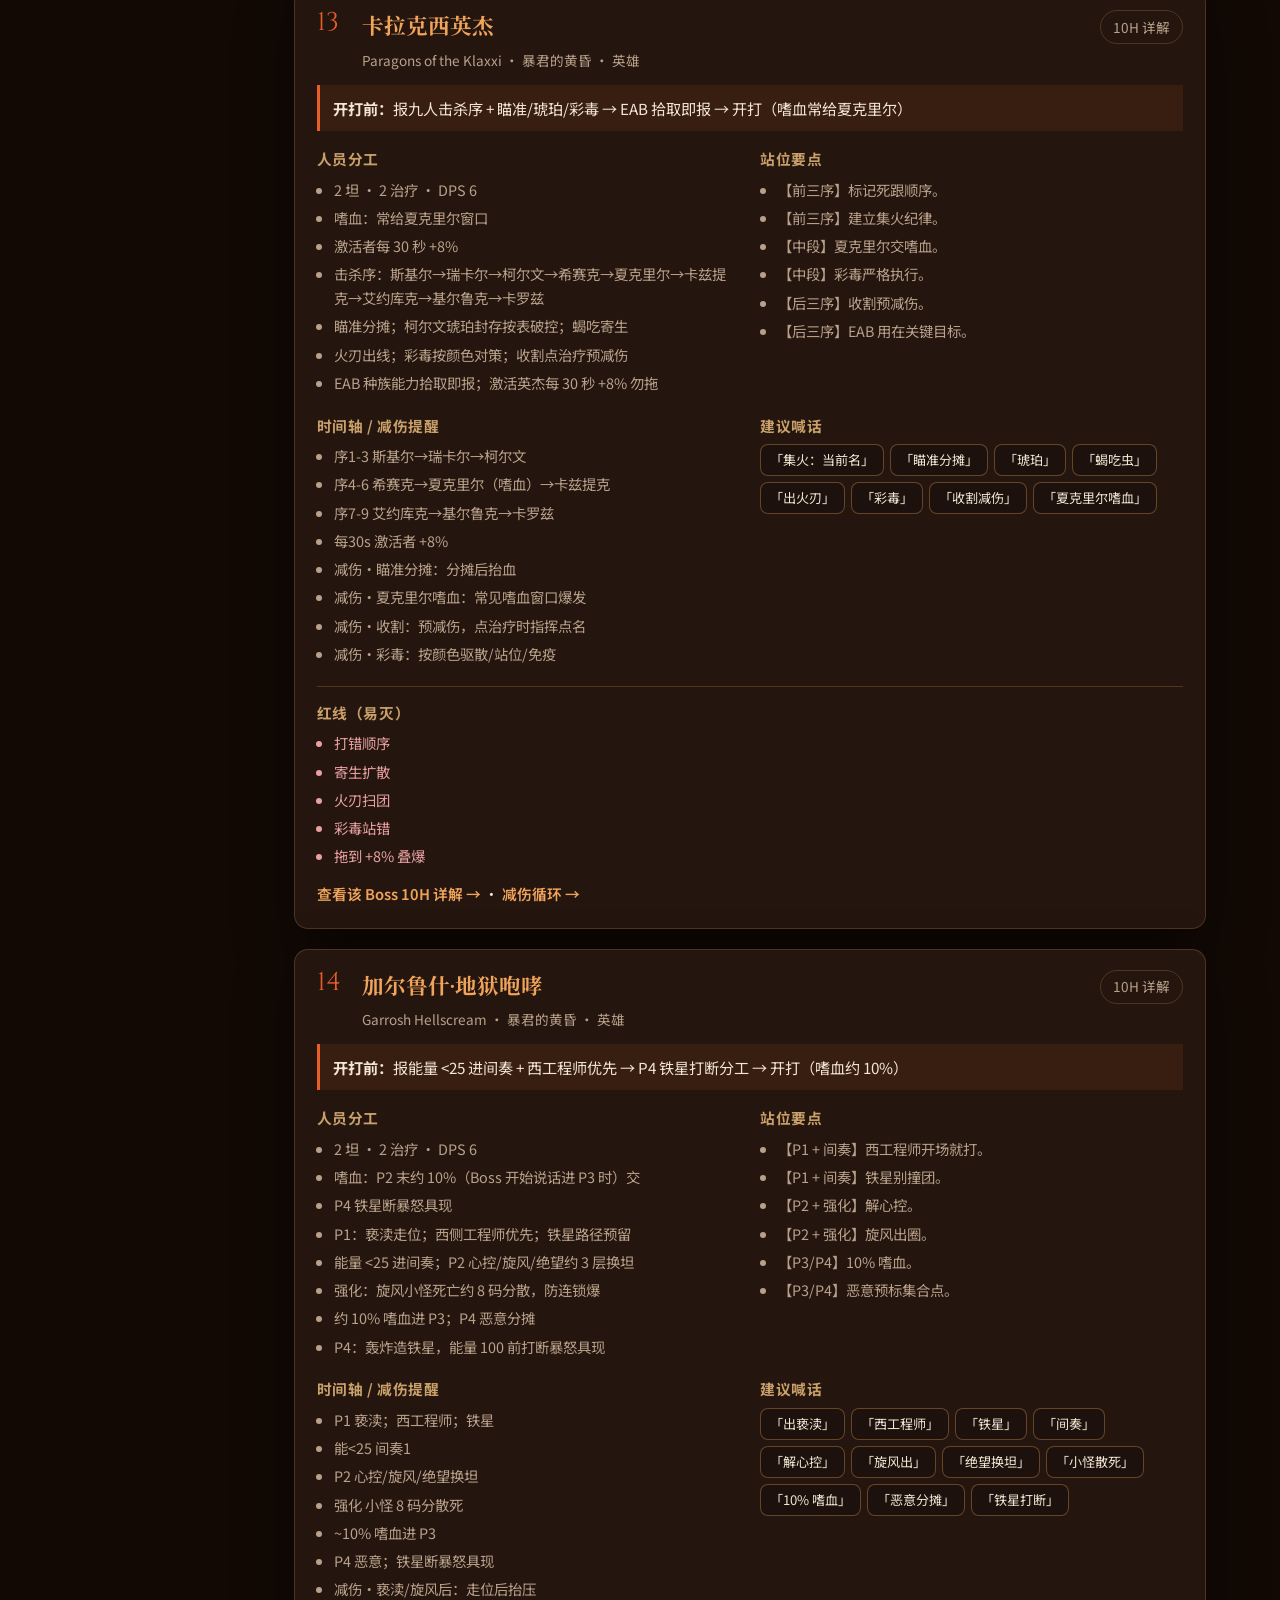
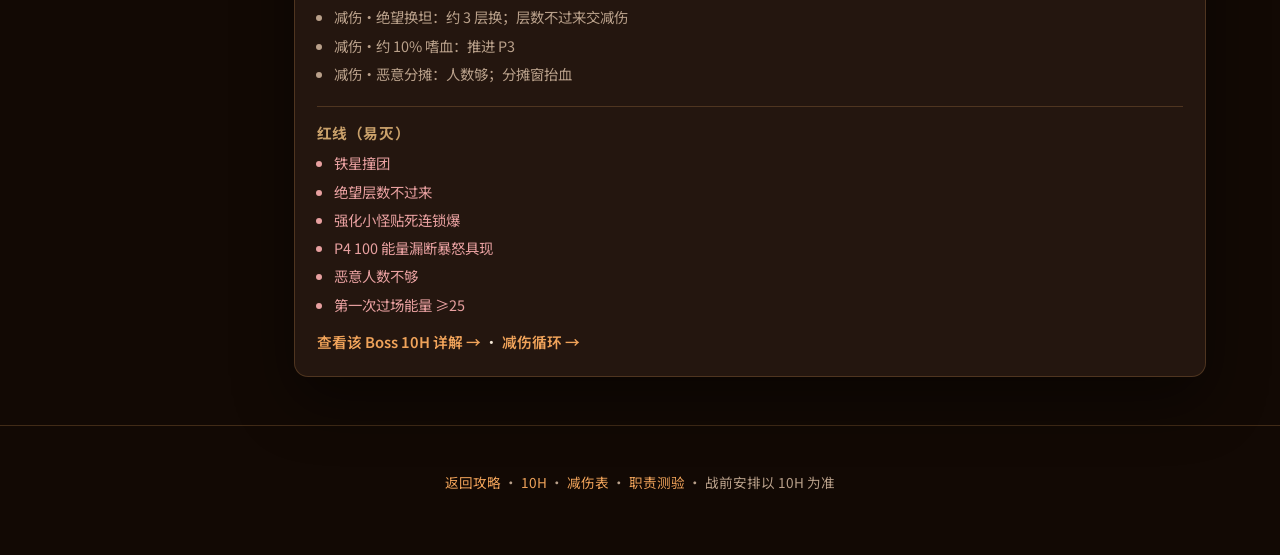
==== commit d8574bcc: "新增本团 10H 战前浓缩页，并写入 1 号点名与减抬轮次。 按固定阵容（防战/熊/戒律/奶骑等）整理 1/2/3 减抬与伊墨苏斯分工，修正肿胀免疫为超 4 层后续消。  Co-authored-by" ====
--- a/brief.html
+++ b/brief.html
@@ -25,6 +25,7 @@
       <a href="h10.html">10H</a>
       <a href="cds.html">减伤表</a>
       <a href="brief.html" aria-current="page">战前安排</a>
+      <a href="roster-brief.html">本团浓缩</a>
       <a href="quiz.html">测验</a>
     </nav>
   </header>
--- a/styles.css
+++ b/styles.css
@@ -1728,3 +1728,165 @@
 .brief-more a {
   font-weight: 600;
 }
+
+.brief-table-block {
+  margin-top: 1rem;
+  padding: 0.85rem 0.9rem;
+  border: 1px solid var(--line);
+  border-radius: 10px;
+  background: rgba(0, 0, 0, 0.18);
+}
+.brief-table-block h5 {
+  margin: 0 0 0.35rem;
+  color: var(--accent-2);
+  font-size: 1rem;
+}
+.brief-table-note {
+  margin: 0 0 0.65rem;
+  color: var(--muted);
+  font-size: 0.88rem;
+  line-height: 1.45;
+}
+.brief-table-wrap {
+  overflow-x: auto;
+  -webkit-overflow-scrolling: touch;
+}
+.brief-table {
+  width: 100%;
+  border-collapse: collapse;
+  font-size: 0.9rem;
+}
+.brief-table th,
+.brief-table td {
+  padding: 0.45rem 0.6rem;
+  border-bottom: 1px solid var(--line);
+  text-align: left;
+  vertical-align: top;
+  line-height: 1.4;
+}
+.brief-table thead th {
+  color: var(--bronze);
+  font-size: 0.75rem;
+  font-weight: 700;
+  letter-spacing: 0.04em;
+  white-space: nowrap;
+}
+.brief-table tbody th {
+  color: var(--ink);
+  font-weight: 600;
+  width: 3.2rem;
+}
+.brief-table td {
+  color: var(--muted);
+}
+.brief-table td:last-child {
+  color: var(--accent-2);
+  font-weight: 600;
+}
+.brief-table tr.is-magnet-wave {
+  background: rgba(74, 144, 217, 0.12);
+}
+.brief-table tr.is-magnet-wave td:last-child {
+  color: #8ec5f0;
+}
+
+@media (max-width: 640px) {
+  .brief-table {
+    font-size: 0.84rem;
+  }
+}
+
+/* —— 本团战前浓缩 —— */
+.rb-tags {
+  display: flex;
+  flex-wrap: wrap;
+  gap: 0.45rem;
+  margin: 0 0 0.85rem;
+}
+.rb-tag {
+  display: inline-block;
+  padding: 0.25rem 0.55rem;
+  border-radius: 6px;
+  font-size: 0.88rem;
+  border: 1px solid var(--line);
+  background: rgba(0, 0, 0, 0.22);
+  color: var(--muted);
+}
+.rb-tag strong {
+  color: var(--ink);
+  margin-right: 0.2rem;
+}
+.rb-tag--tank {
+  border-color: rgba(74, 144, 217, 0.45);
+  background: rgba(74, 144, 217, 0.12);
+}
+.rb-tag--heal {
+  border-color: rgba(95, 191, 122, 0.45);
+  background: rgba(95, 191, 122, 0.12);
+}
+.rb-tag--dps {
+  border-color: rgba(217, 107, 74, 0.4);
+  background: rgba(217, 107, 74, 0.1);
+}
+.rb-pending {
+  opacity: 0.72;
+}
+
+.rb-cd-grid {
+  display: grid;
+  grid-template-columns: repeat(3, 1fr);
+  gap: 0.65rem;
+  margin: 0 0 0.85rem;
+}
+.rb-cd-slot {
+  padding: 0.7rem 0.8rem;
+  border: 1px solid var(--line);
+  border-radius: 10px;
+  background: rgba(0, 0, 0, 0.2);
+}
+.rb-cd-slot h5 {
+  margin: 0 0 0.35rem;
+  color: var(--accent-2);
+  font-size: 0.98rem;
+  display: flex;
+  align-items: center;
+  gap: 0.4rem;
+}
+.rb-cd-num {
+  display: inline-block;
+  padding: 0.08rem 0.4rem;
+  border-radius: 4px;
+  font-size: 0.72rem;
+  font-weight: 700;
+  letter-spacing: 0.04em;
+  color: #1a1208;
+  background: linear-gradient(135deg, #e8a54b, #d4782a);
+}
+.rb-cd-skills {
+  margin: 0 0 0.3rem !important;
+  color: var(--ink) !important;
+  font-size: 0.9rem !important;
+  font-weight: 600;
+}
+.rb-cd-slot p {
+  margin: 0;
+  font-size: 0.86rem;
+  color: var(--muted);
+  line-height: 1.45;
+}
+@media (max-width: 900px) {
+  .rb-cd-grid { grid-template-columns: 1fr; }
+}
+
+.rb-cd-num--heal {
+  color: #0d1a12;
+  background: linear-gradient(135deg, #6fd08a, #3fa866);
+}
+.rb-cd-slot--heal {
+  border-color: rgba(95, 191, 122, 0.35);
+  background: linear-gradient(135deg, rgba(95, 191, 122, 0.1), rgba(0, 0, 0, 0.2));
+}
+.rb-cd-slot--dr {
+  border-color: rgba(74, 144, 217, 0.35);
+  background: linear-gradient(135deg, rgba(74, 144, 217, 0.1), rgba(0, 0, 0, 0.2));
+}
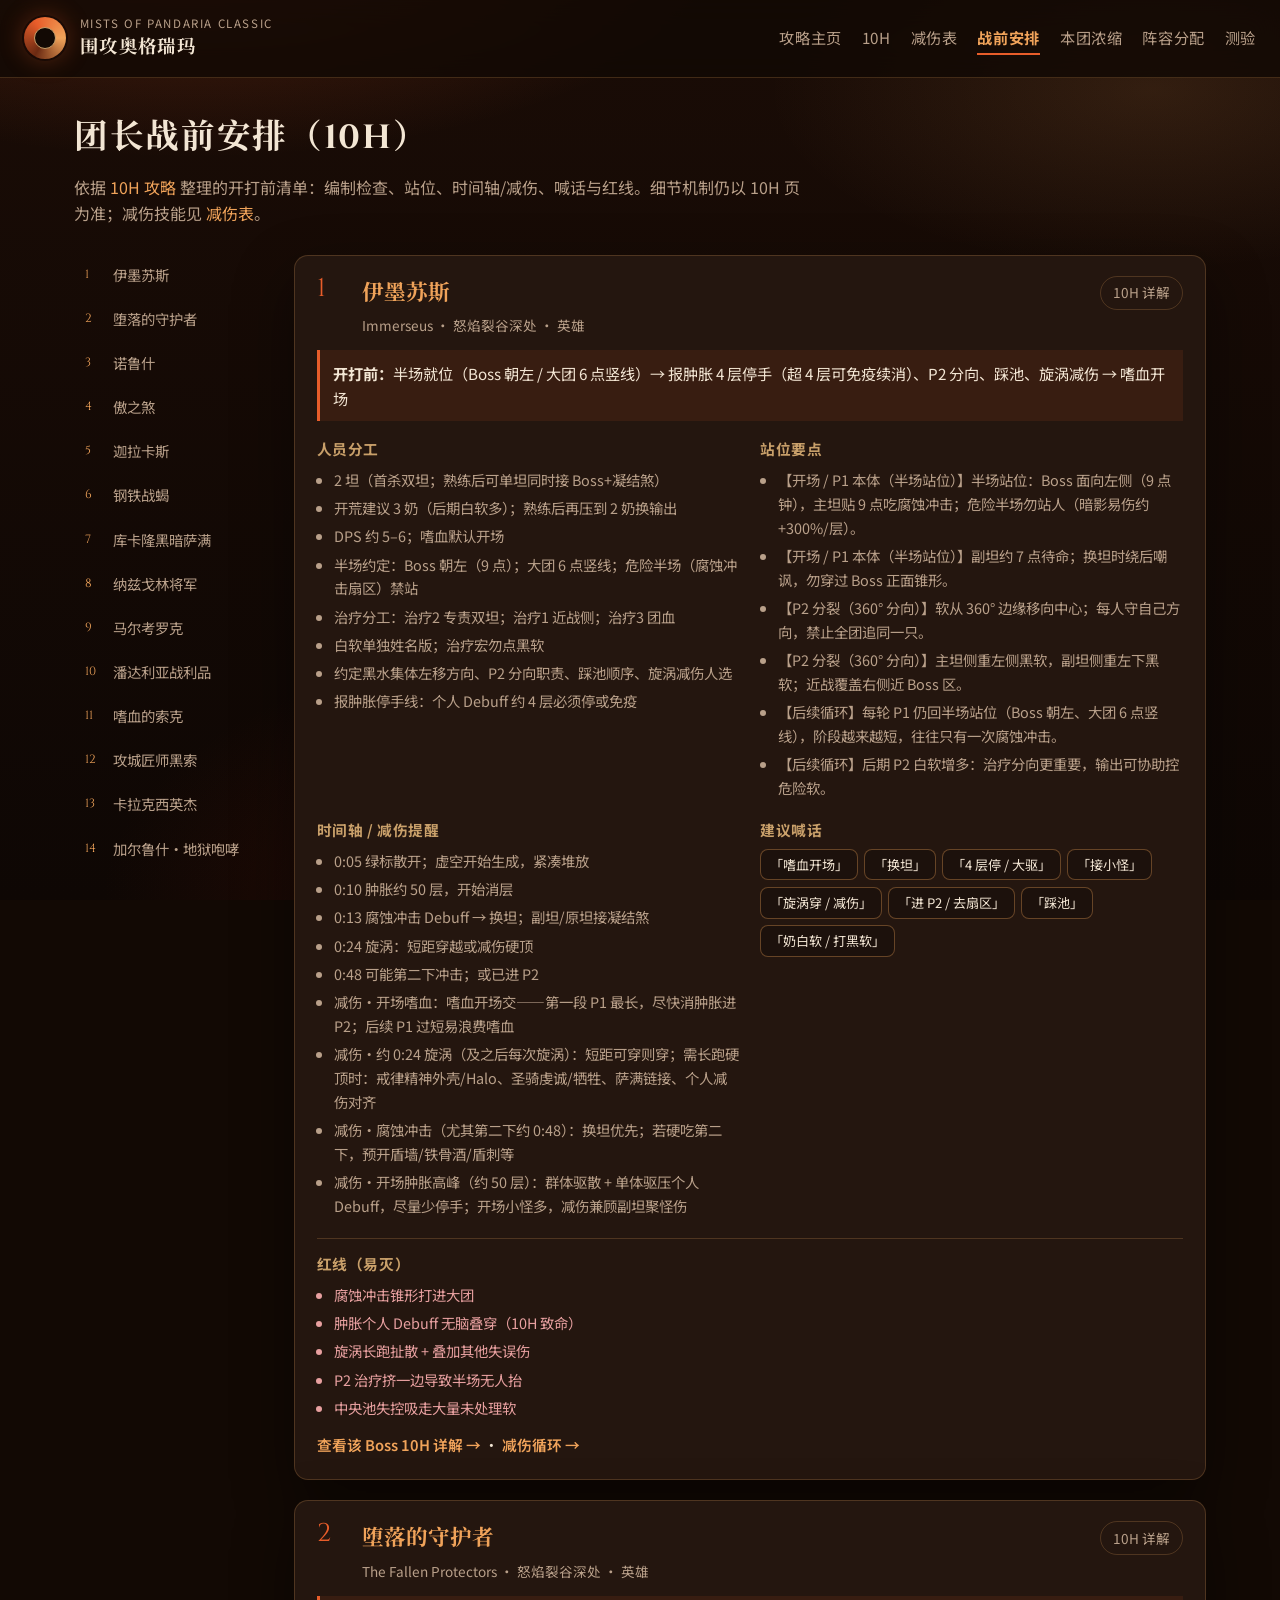
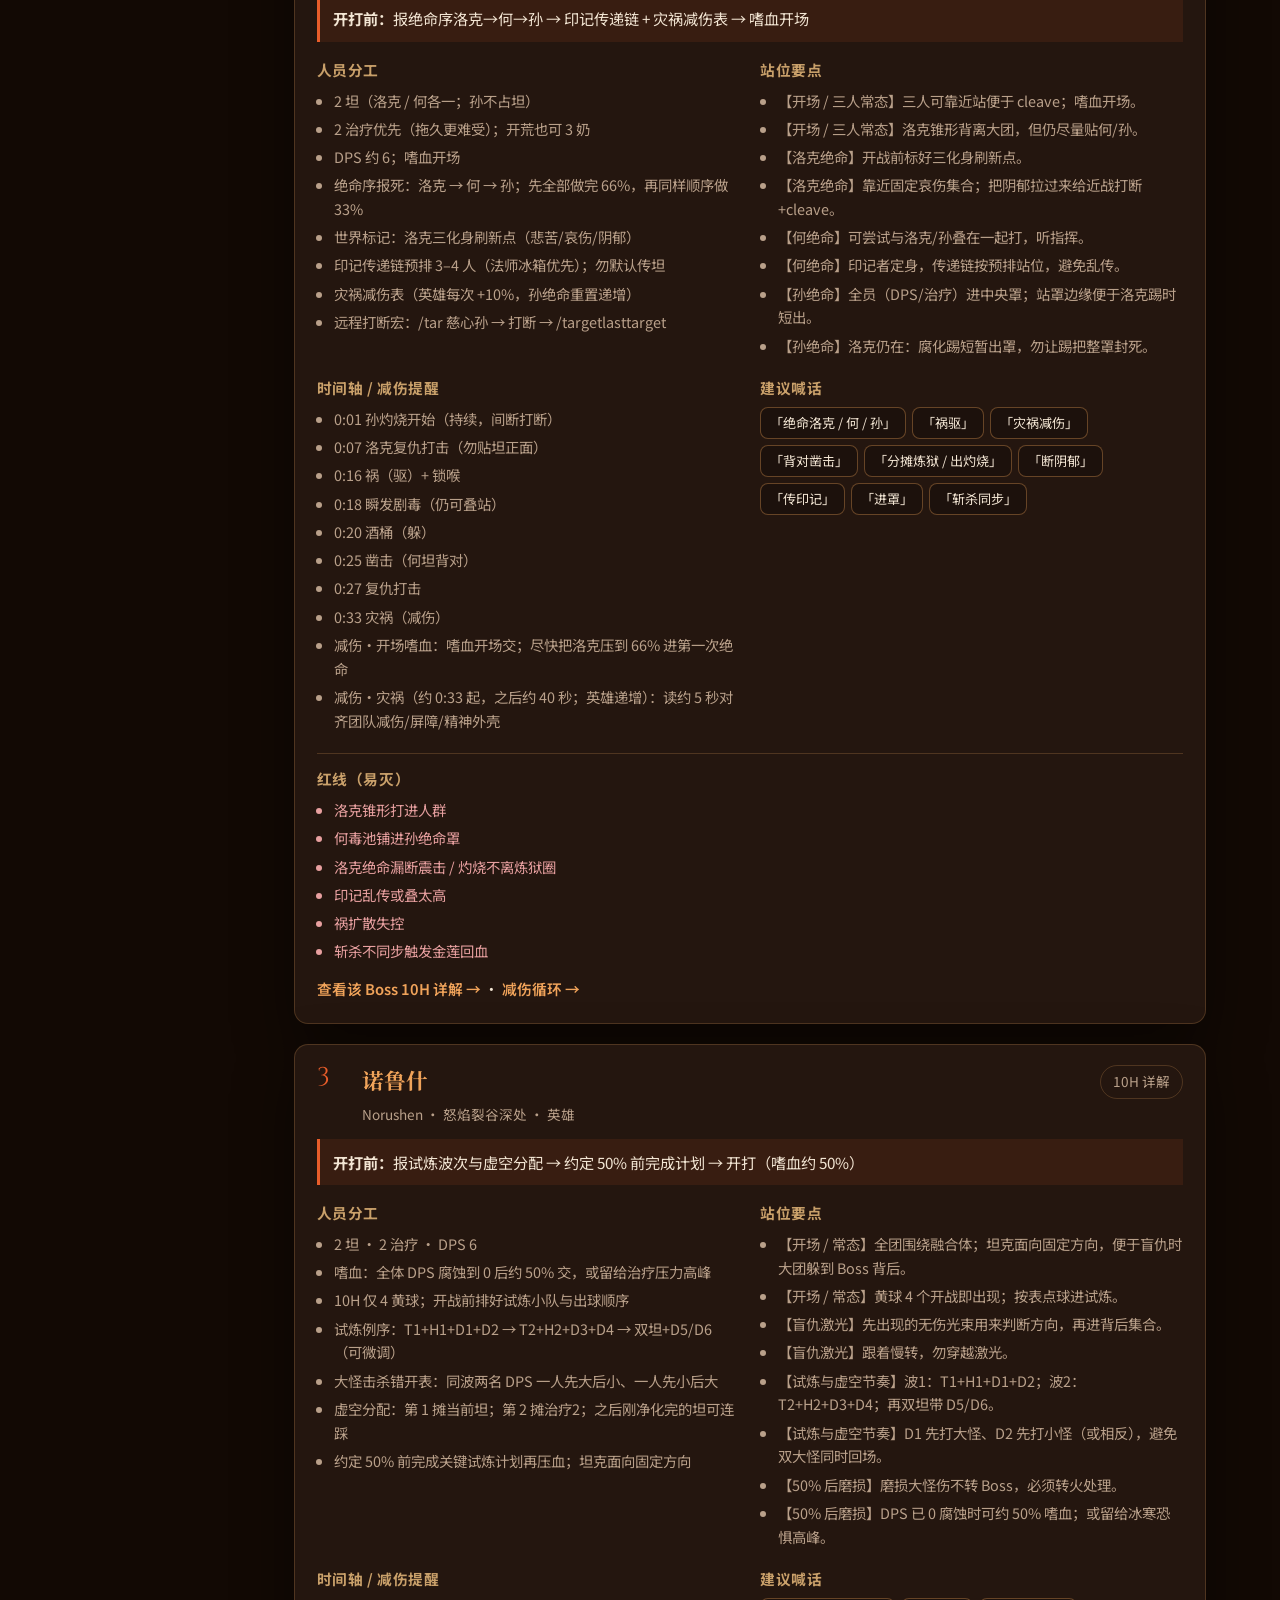
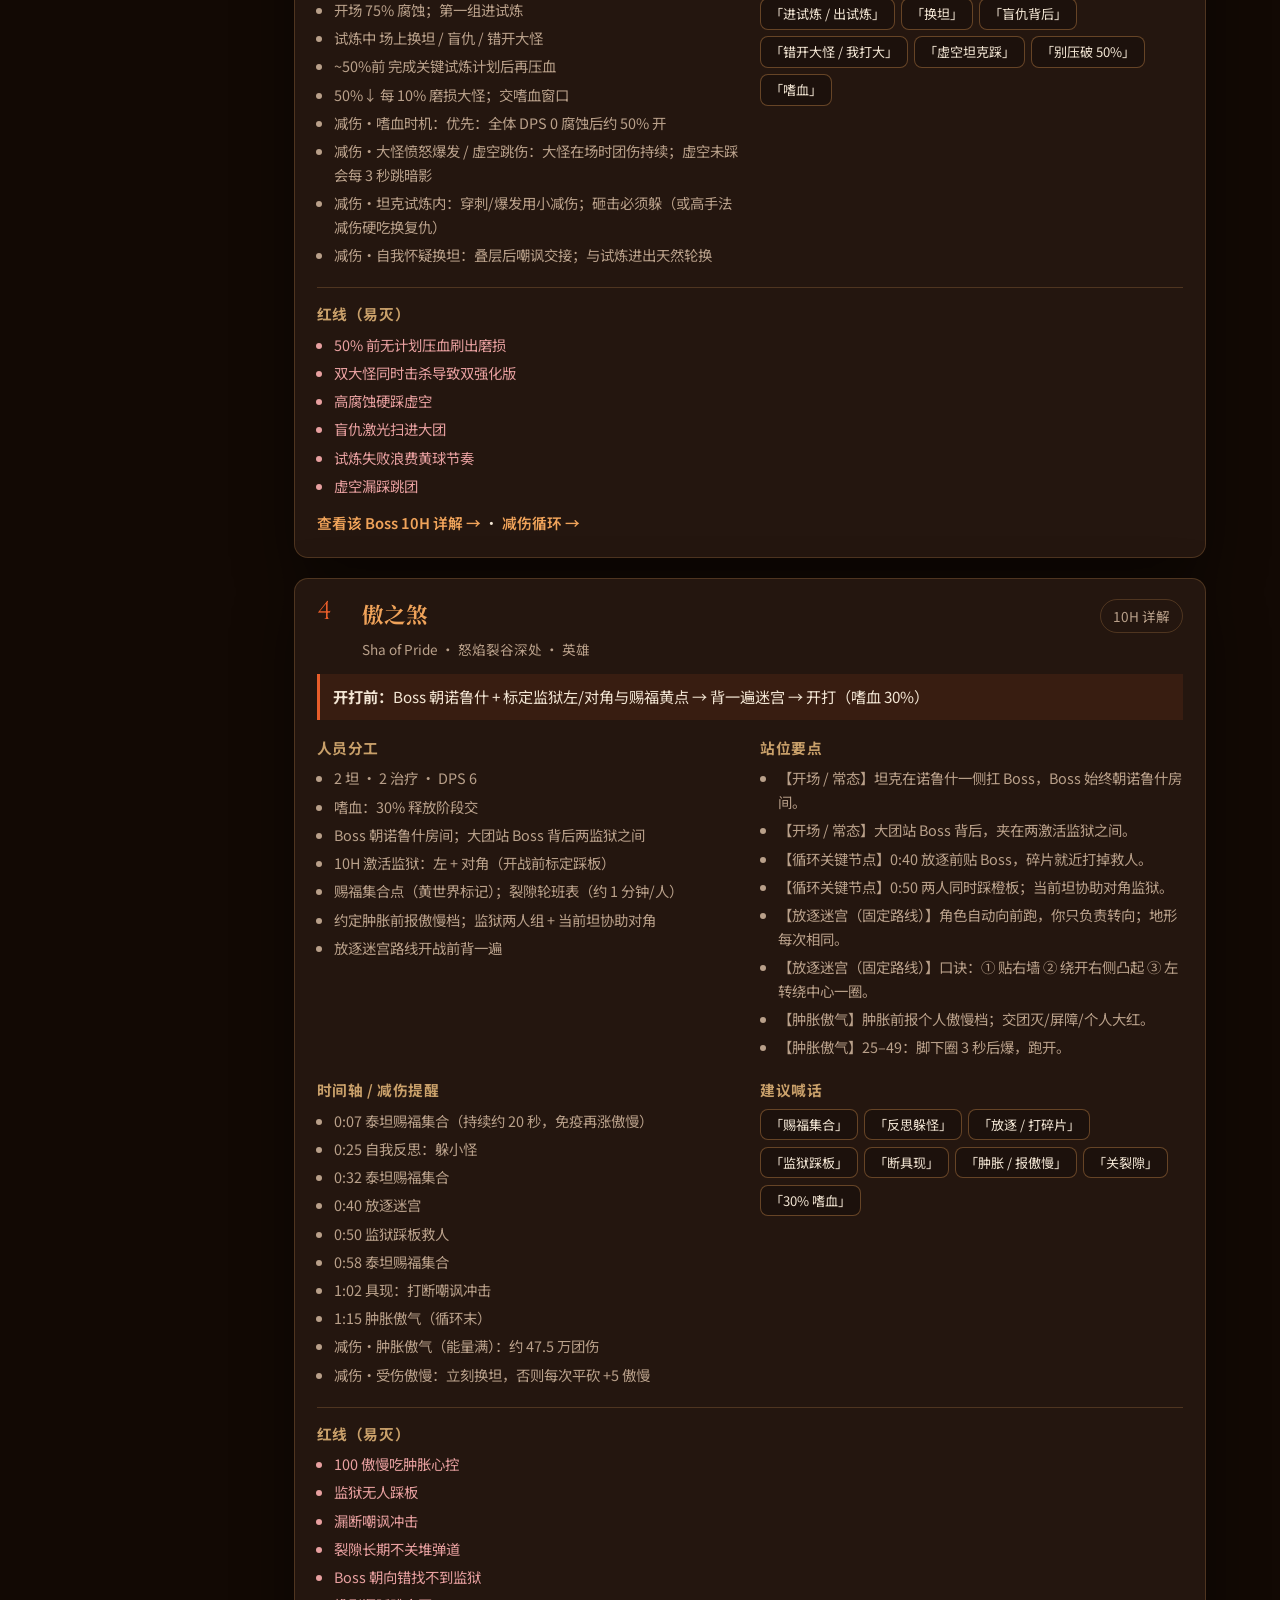
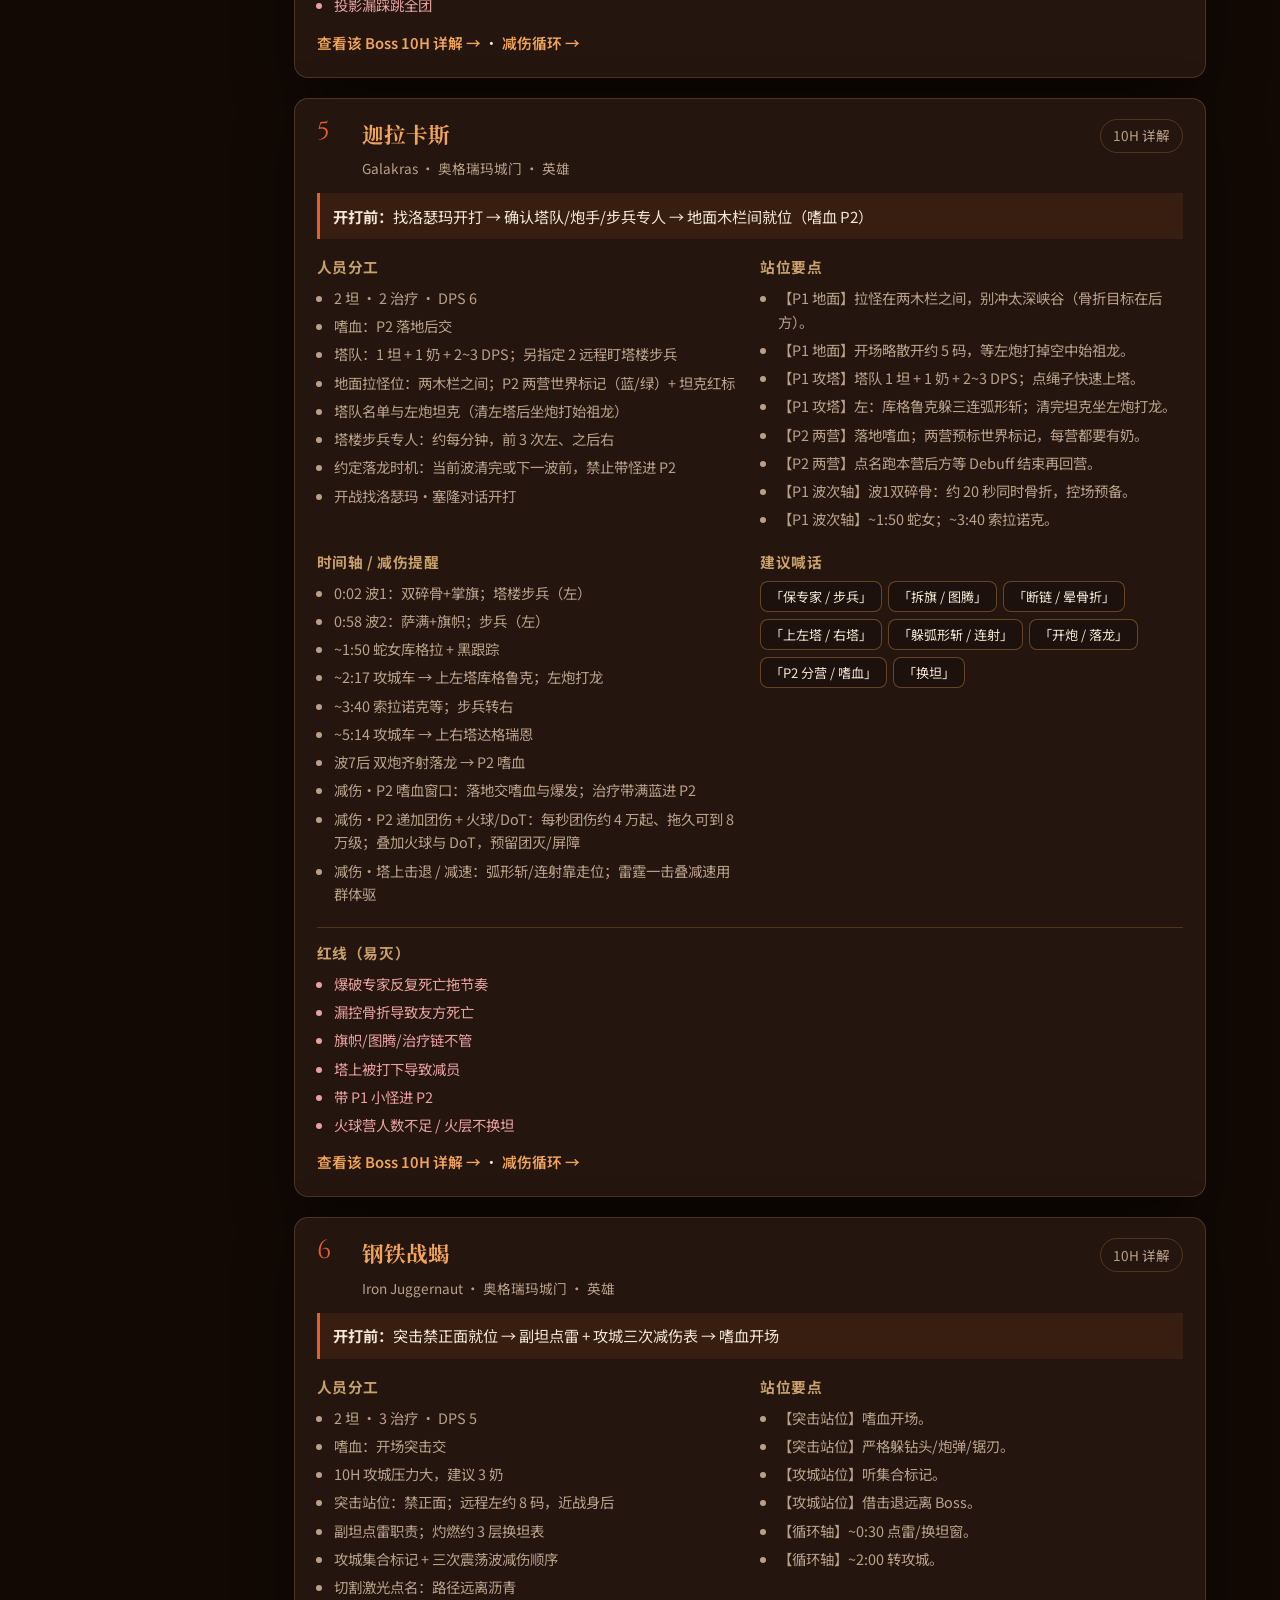
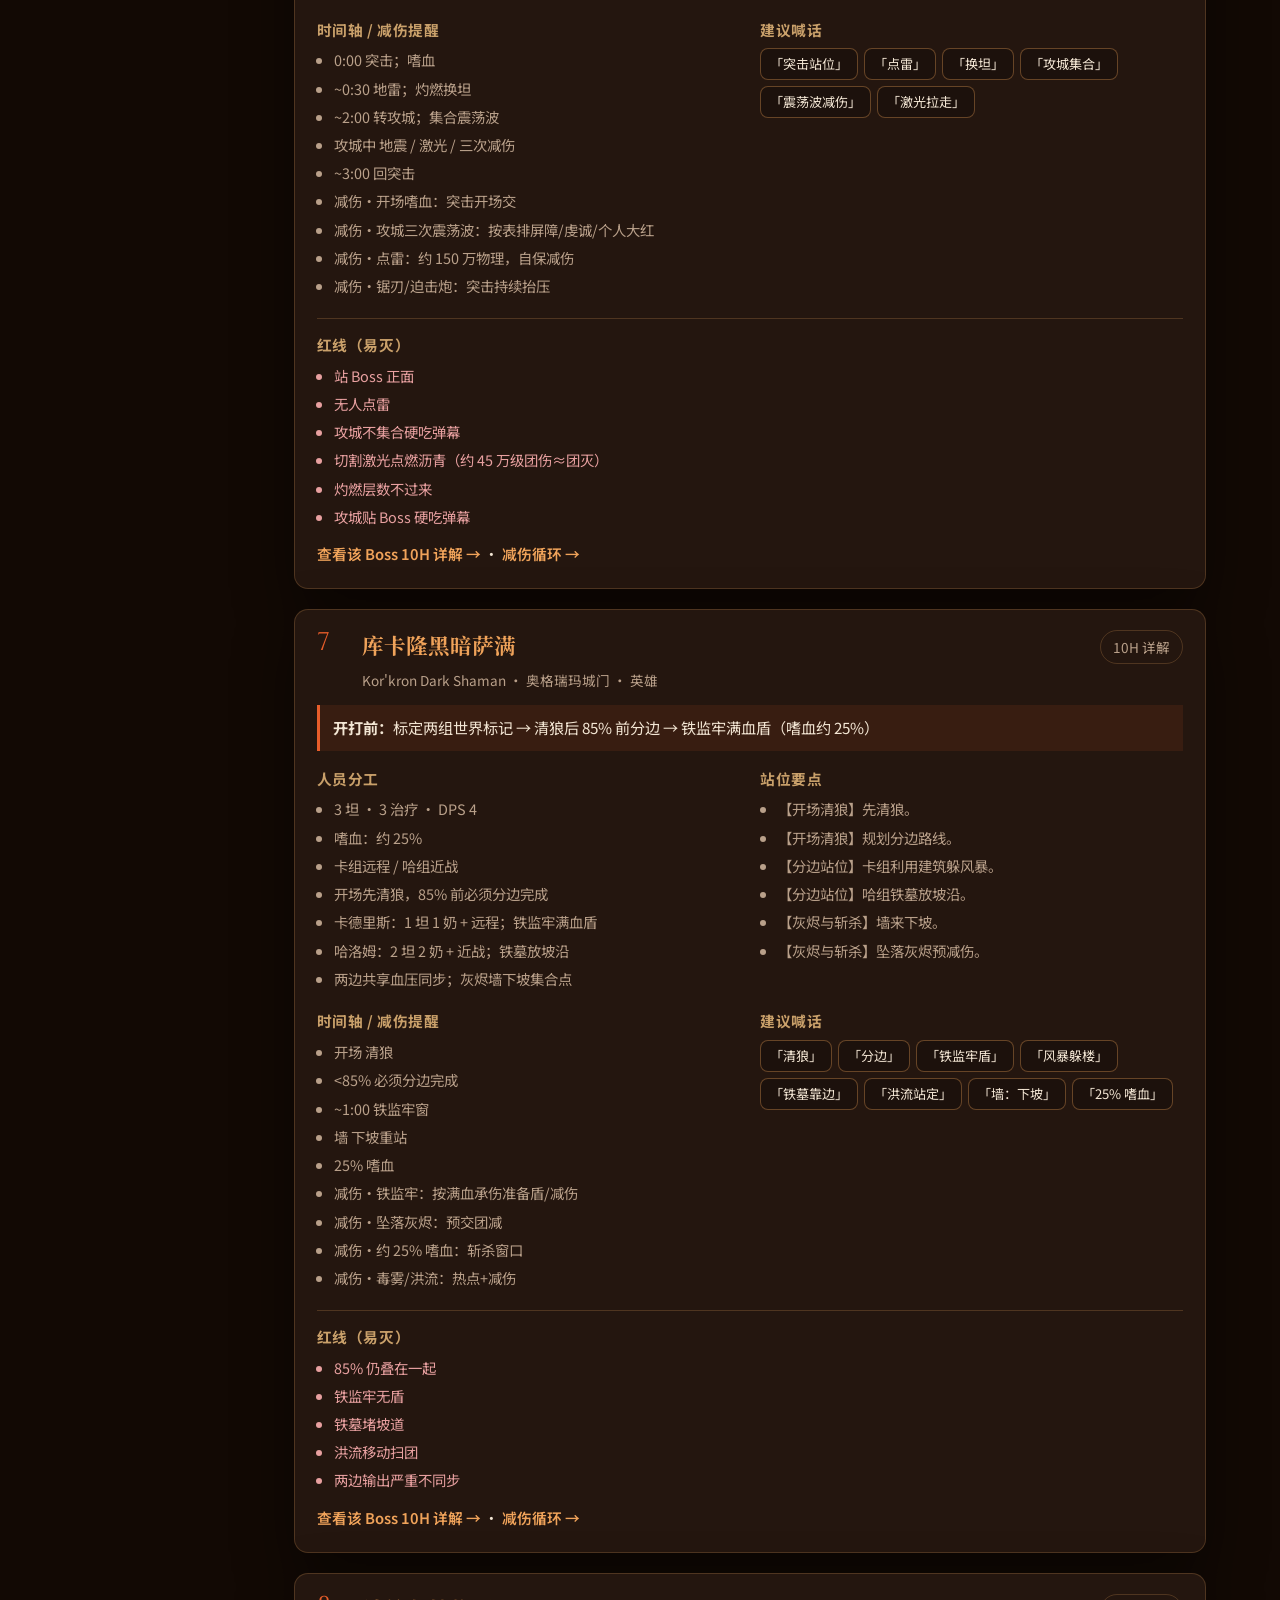
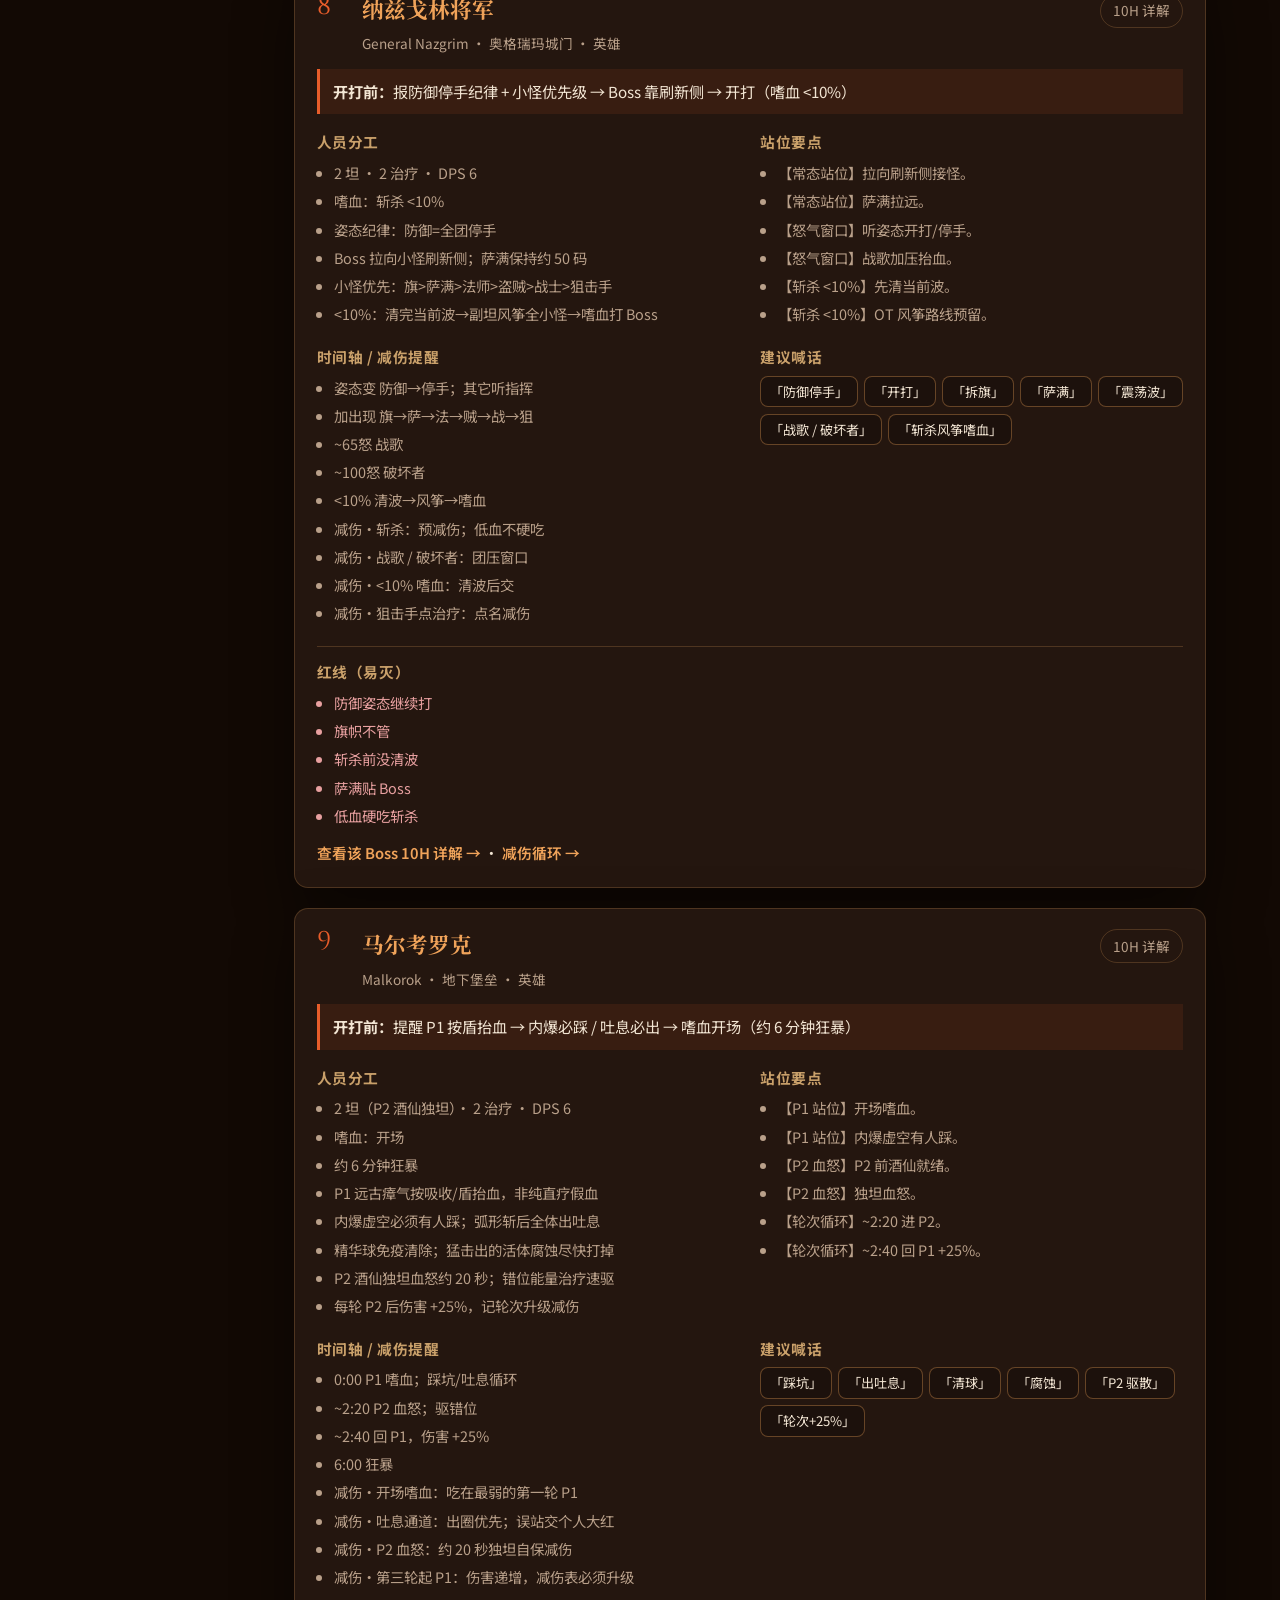
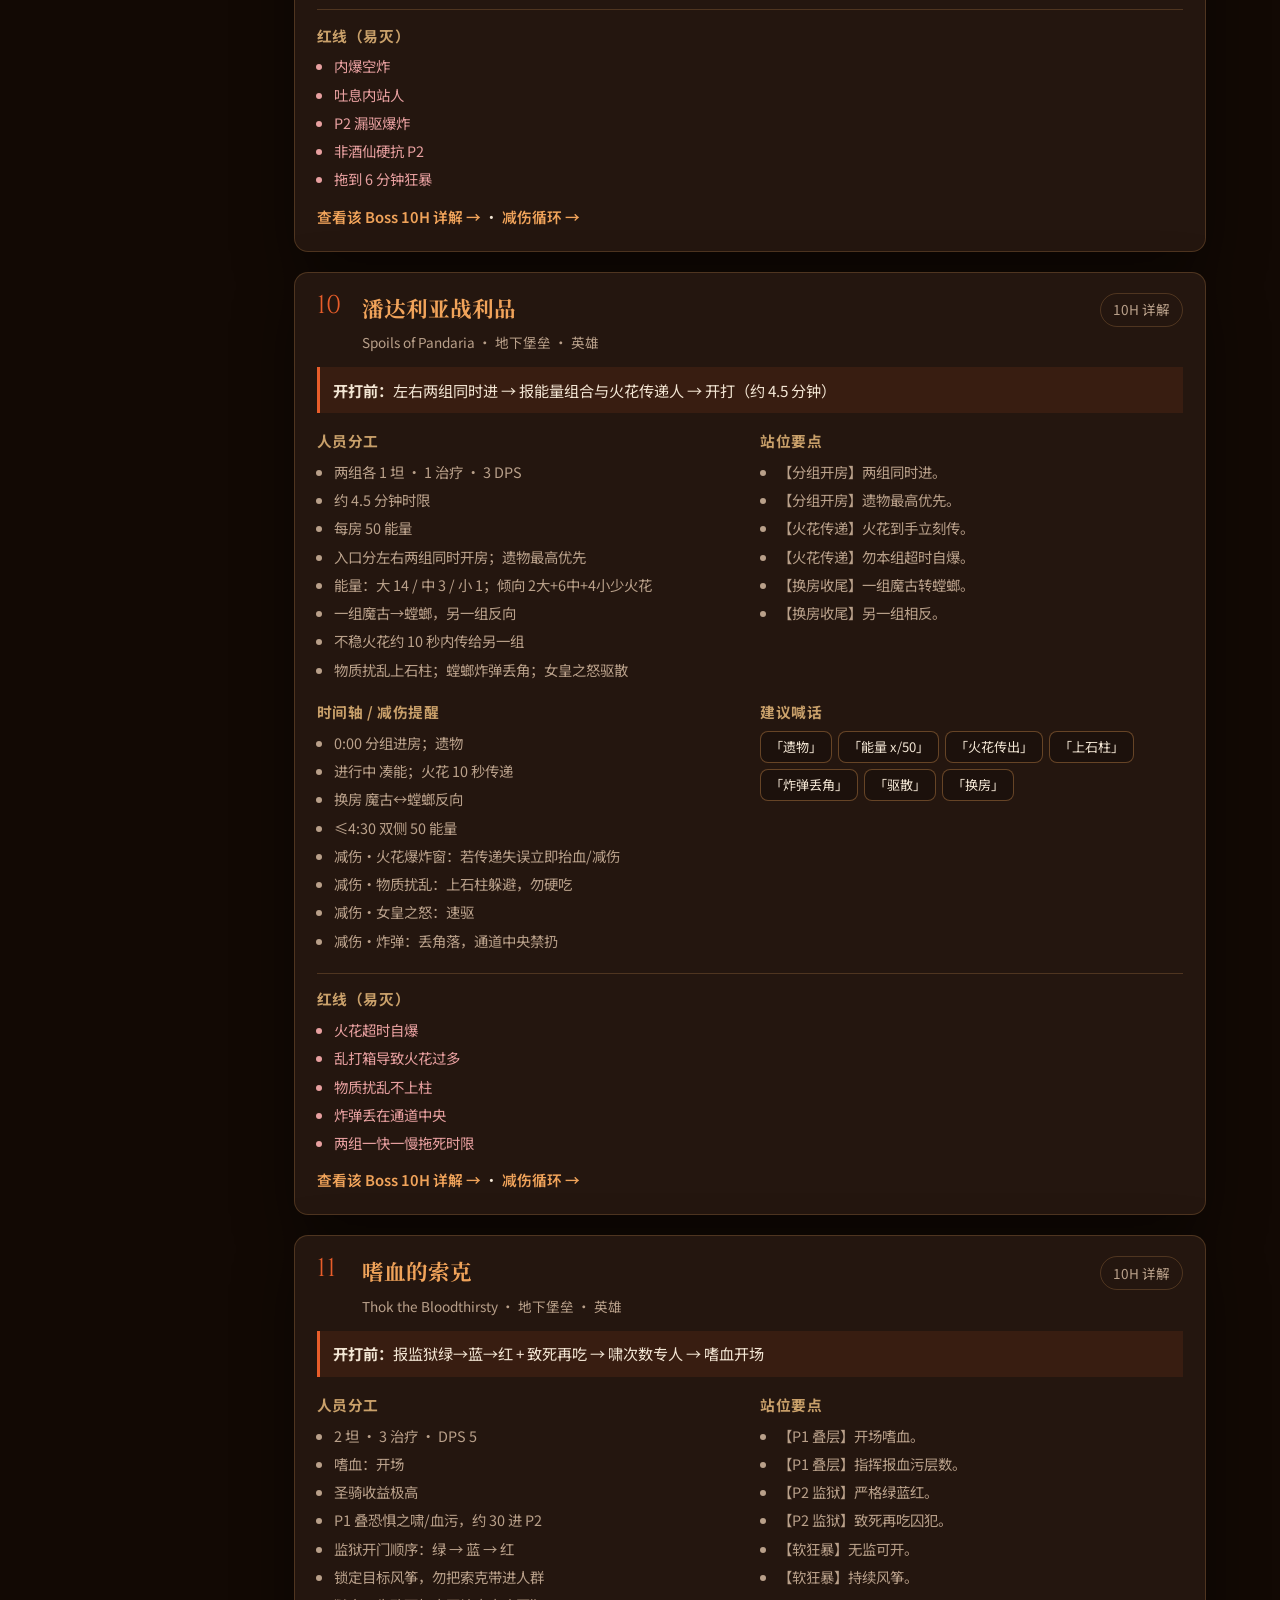
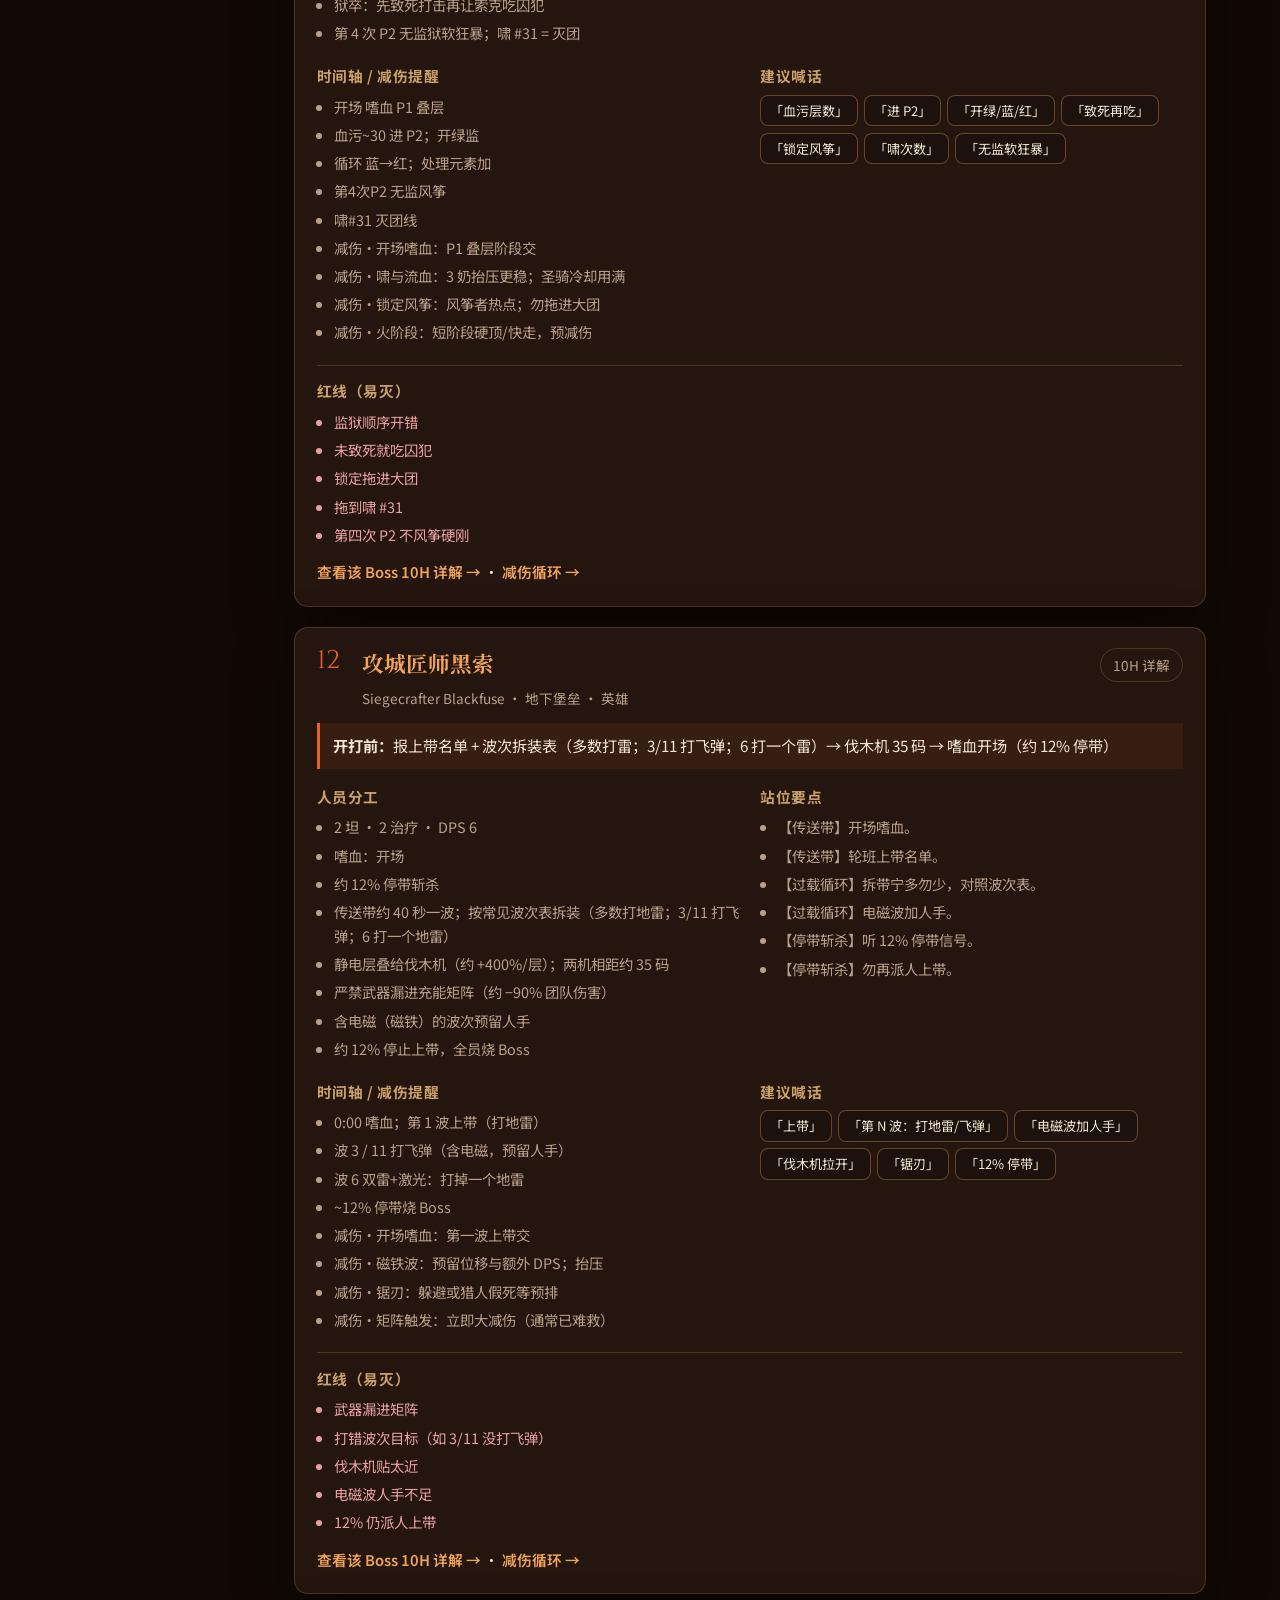
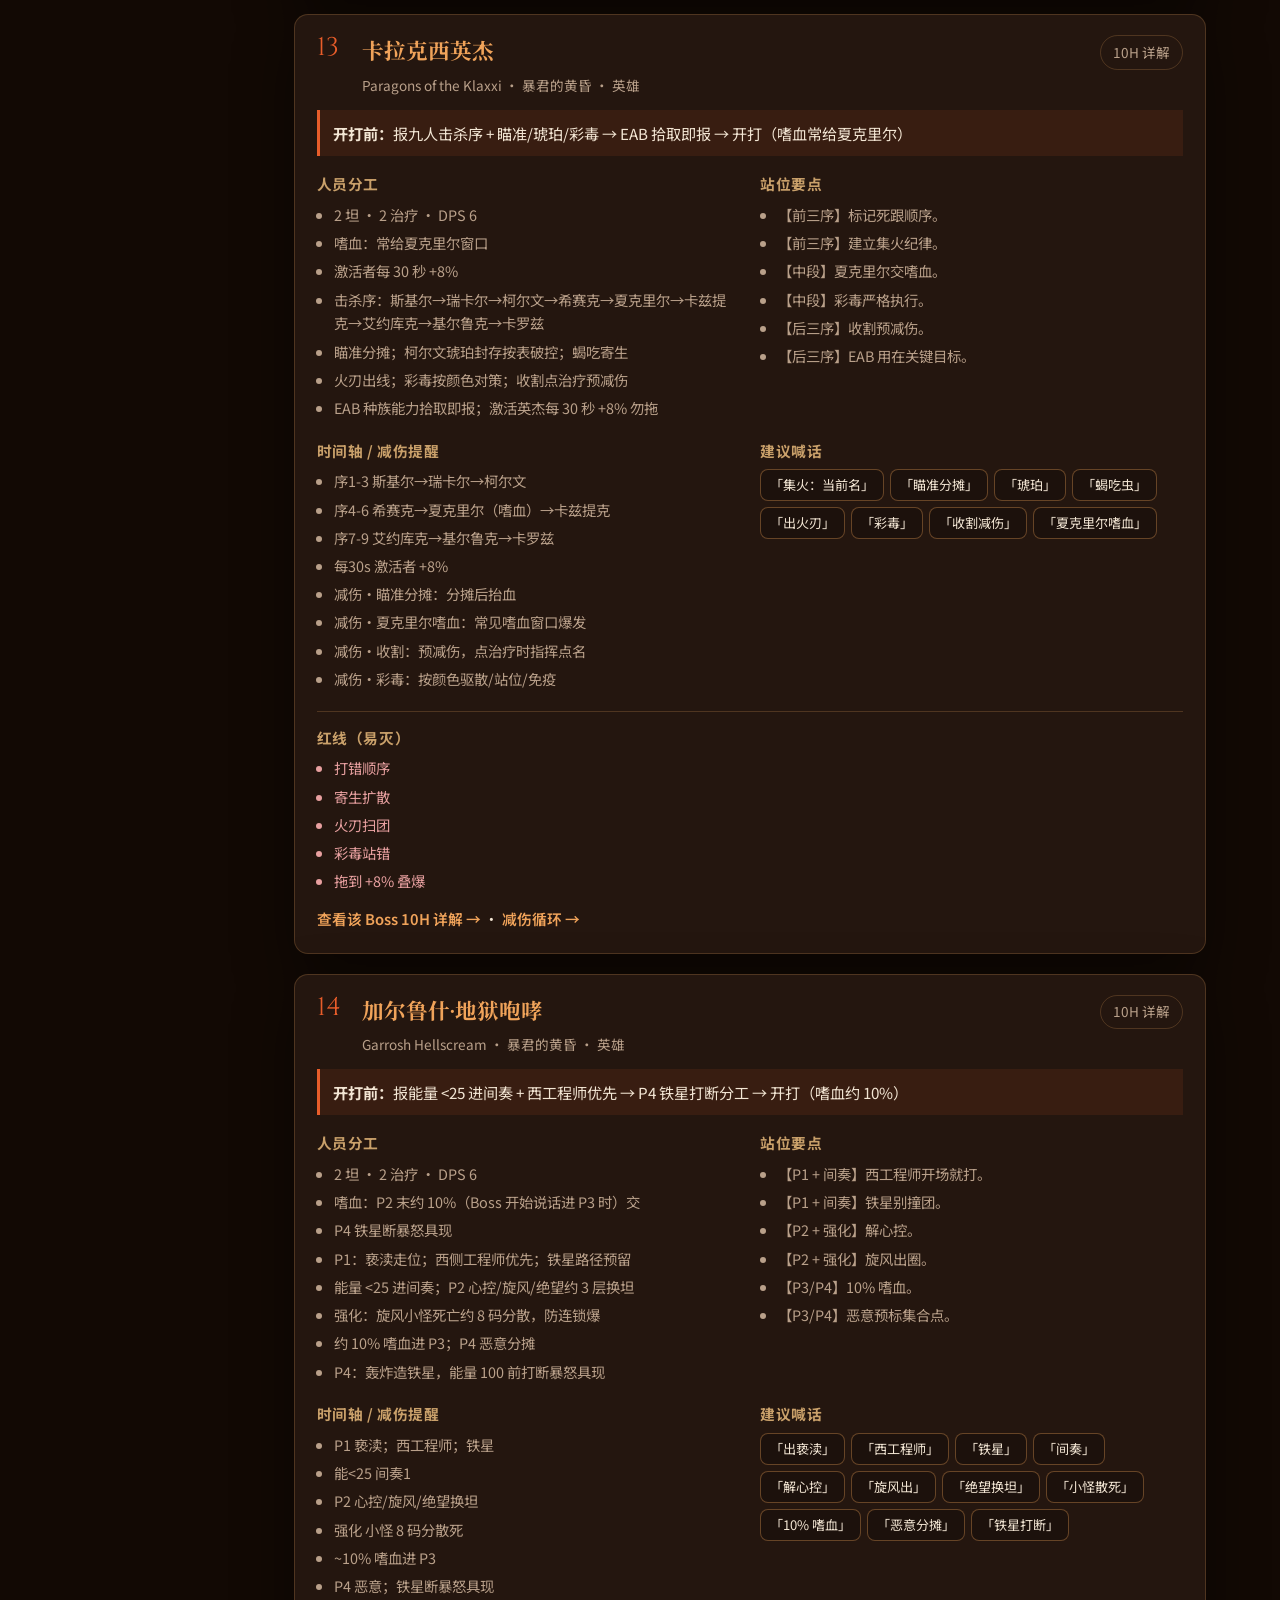
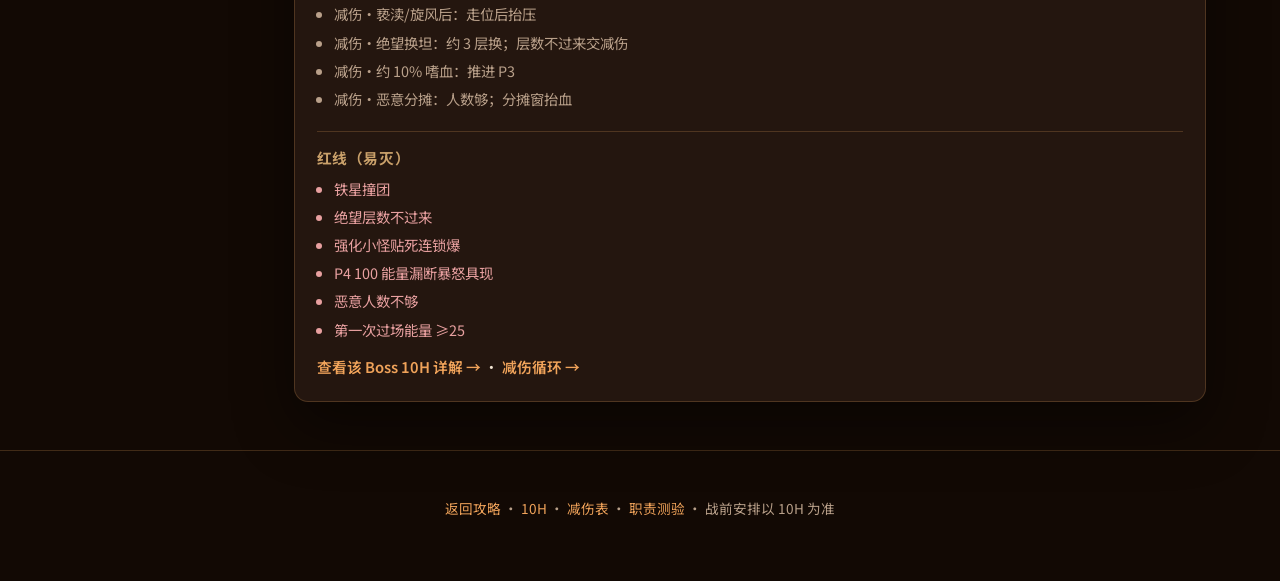
==== commit ad37447a: "新增 10 人阵容分配器与 H/PT 双套 MRT 轴。 支持 10H/10PT 切换、代号一键替换角色名，并同步本团浓缩与导航入口。  Co-authored-by: Cursor <cursora" ====
--- a/brief.html
+++ b/brief.html
@@ -26,6 +26,7 @@
       <a href="cds.html">减伤表</a>
       <a href="brief.html" aria-current="page">战前安排</a>
       <a href="roster-brief.html">本团浓缩</a>
+      <a href="planner.html">阵容分配</a>
       <a href="quiz.html">测验</a>
     </nav>
   </header>
--- a/styles.css
+++ b/styles.css
@@ -1890,3 +1890,251 @@
   border-color: rgba(74, 144, 217, 0.35);
   background: linear-gradient(135deg, rgba(74, 144, 217, 0.1), rgba(0, 0, 0, 0.2));
 }
+
+/* —— 阵容分配器 —— */
+.planner-layout {
+  display: grid;
+  grid-template-columns: minmax(280px, 340px) 1fr;
+  gap: 1.5rem;
+  align-items: start;
+}
+.planner-editor {
+  position: sticky;
+  top: 1rem;
+  padding: 1rem 1.1rem 1.15rem;
+  border: 1px solid var(--line);
+  border-radius: 12px;
+  background: rgba(0, 0, 0, 0.28);
+}
+.planner-editor-head {
+  display: flex;
+  flex-wrap: wrap;
+  align-items: center;
+  justify-content: space-between;
+  gap: 0.6rem;
+  margin-bottom: 0.45rem;
+}
+.planner-editor-head h3 {
+  margin: 0;
+  font-family: "Noto Serif SC", serif;
+  font-size: 1.15rem;
+  color: var(--ink);
+}
+.planner-hint,
+.planner-status {
+  margin: 0 0 0.75rem;
+  font-size: 0.86rem;
+  color: var(--muted);
+  line-height: 1.45;
+}
+.planner-status { margin: 0.65rem 0 0; color: var(--accent-2); }
+.planner-actions {
+  display: flex;
+  flex-wrap: wrap;
+  gap: 0.4rem;
+}
+.planner-actions--bottom { margin-top: 0.75rem; }
+.planner-col-labels,
+.planner-row {
+  display: grid;
+  grid-template-columns: 3.2rem minmax(3.6rem, 4.6rem) minmax(4.8rem, 1fr) 2rem minmax(3.6rem, 0.75fr) minmax(3.6rem, 0.75fr) 1.6rem;
+  gap: 0.3rem;
+  align-items: center;
+}
+.planner-col-labels {
+  margin-bottom: 0.25rem;
+  font-size: 0.68rem;
+  color: var(--muted);
+  letter-spacing: 0.02em;
+}
+.planner-rows { display: grid; gap: 0.45rem; }
+.planner-tag,
+.planner-name,
+.planner-spec,
+.planner-flex-heal,
+.planner-flex-tank {
+  width: 100%;
+  padding: 0.35rem 0.35rem;
+  border: 1px solid var(--line);
+  border-radius: 6px;
+  background: rgba(0, 0, 0, 0.35);
+  color: var(--ink);
+  font: inherit;
+  font-size: 0.82rem;
+}
+.planner-name {
+  min-width: 0;
+  font-size: 0.78rem;
+}
+.planner-flex-heal,
+.planner-flex-tank {
+  font-size: 0.75rem;
+  color: var(--accent-2);
+}
+.planner-flex-badge {
+  display: inline-block;
+  margin-left: 0.35rem;
+  padding: 0.12rem 0.45rem;
+  border-radius: 4px;
+  font-size: 0.72rem;
+  font-weight: 600;
+  vertical-align: middle;
+  color: #1a1208;
+  background: linear-gradient(135deg, #e8c45a, #c9892a);
+}
+.planner-flex-cap {
+  margin: 0.5rem 0 0.75rem;
+  font-size: 0.9rem;
+  color: var(--muted);
+}
+.planner-flex-cap strong { color: var(--accent-2); }
+.rb-tag em {
+  font-style: normal;
+  font-size: 0.78em;
+  color: var(--accent-2);
+  opacity: 0.95;
+}
+.planner-role {
+  font-size: 0.72rem;
+  font-weight: 700;
+  letter-spacing: 0.04em;
+  padding: 0.2rem 0.35rem;
+  border-radius: 4px;
+  white-space: nowrap;
+}
+.planner-role--tank { color: #9ec5ef; background: rgba(74, 144, 217, 0.2); }
+.planner-role--heal { color: #9fdfa9; background: rgba(95, 191, 122, 0.2); }
+.planner-role--dps { color: #efb39a; background: rgba(217, 107, 74, 0.2); }
+.planner-remove {
+  padding: 0.25rem 0.5rem !important;
+  min-width: 2rem;
+  line-height: 1;
+}
+.planner-warn {
+  margin: 0 0 0.9rem;
+  padding: 0.7rem 0.85rem;
+  border: 1px solid rgba(217, 107, 74, 0.4);
+  border-radius: 8px;
+  background: rgba(217, 107, 74, 0.1);
+}
+.planner-warn strong { color: #efb39a; }
+.planner-warn ul {
+  margin: 0.35rem 0 0;
+  padding-left: 1.1rem;
+  color: var(--muted);
+  font-size: 0.9rem;
+}
+.planner-timeline {
+  overflow-x: auto;
+  border: 1px solid var(--line);
+  border-radius: 8px;
+}
+.planner-timeline table {
+  width: 100%;
+  border-collapse: collapse;
+  font-size: 0.9rem;
+}
+.planner-timeline th,
+.planner-timeline td {
+  padding: 0.55rem 0.7rem;
+  border-bottom: 1px solid var(--line);
+  text-align: left;
+  vertical-align: top;
+  line-height: 1.45;
+}
+.planner-timeline th {
+  color: var(--accent-2);
+  font-weight: 600;
+  background: rgba(0, 0, 0, 0.25);
+  white-space: nowrap;
+}
+.planner-timeline tr:last-child td { border-bottom: 0; }
+.planner-timeline td:first-child {
+  color: var(--ink);
+  font-weight: 600;
+  white-space: nowrap;
+  width: 8.5rem;
+}
+@media (max-width: 1100px) {
+  .planner-layout { grid-template-columns: 1fr; }
+  .planner-editor { position: static; }
+}
+@media print {
+  .site-header, .planner-editor, .site-footer, .bg-embers, .brief-nav { display: none !important; }
+  .planner-layout { display: block; }
+  .brief-card { break-inside: avoid; }
+}
+
+.planner-mrt {
+  margin-top: 1rem;
+  padding: 0.85rem 0.9rem;
+  border: 1px solid rgba(232, 165, 75, 0.35);
+  border-radius: 10px;
+  background: rgba(0, 0, 0, 0.28);
+}
+.planner-mrt-mode {
+  display: flex;
+  flex-wrap: wrap;
+  align-items: center;
+  gap: 0.4rem;
+  margin-top: 0.65rem;
+}
+.planner-mrt-mode-label {
+  font-size: 0.82rem;
+  color: var(--muted);
+  margin-right: 0.25rem;
+}
+.btn-mrt-mode.is-active,
+.btn-mrt-mode[aria-pressed="true"] {
+  color: var(--bronze, var(--accent-2));
+  border-color: rgba(232, 165, 75, 0.65);
+  background: rgba(232, 165, 75, 0.12);
+}
+.planner-mrt-head {
+  display: flex;
+  flex-wrap: wrap;
+  align-items: center;
+  justify-content: space-between;
+  gap: 0.5rem;
+  margin-bottom: 0.35rem;
+}
+.planner-mrt-head h4 {
+  margin: 0;
+  color: var(--accent-2);
+  font-size: 0.98rem;
+}
+.planner-mrt-actions {
+  display: flex;
+  flex-wrap: wrap;
+  gap: 0.35rem;
+}
+.planner-mrt-edited {
+  display: inline-block;
+  margin-left: 0.25rem;
+  padding: 0.08rem 0.4rem;
+  border-radius: 4px;
+  font-size: 0.72rem;
+  font-weight: 700;
+  color: #1a1208;
+  background: linear-gradient(135deg, #6fd08a, #3fa866);
+  vertical-align: middle;
+}
+.planner-mrt-text {
+  width: 100%;
+  box-sizing: border-box;
+  min-height: 14rem;
+  padding: 0.65rem 0.75rem;
+  border: 1px solid var(--line);
+  border-radius: 8px;
+  background: rgba(0, 0, 0, 0.45);
+  color: #d8cbb0;
+  font-family: ui-monospace, SFMono-Regular, Menlo, Consolas, monospace;
+  font-size: 0.78rem;
+  line-height: 1.45;
+  resize: vertical;
+}
+.planner-mrt-text:focus {
+  outline: none;
+  border-color: rgba(232, 165, 75, 0.65);
+  box-shadow: 0 0 0 2px rgba(232, 165, 75, 0.15);
+}
